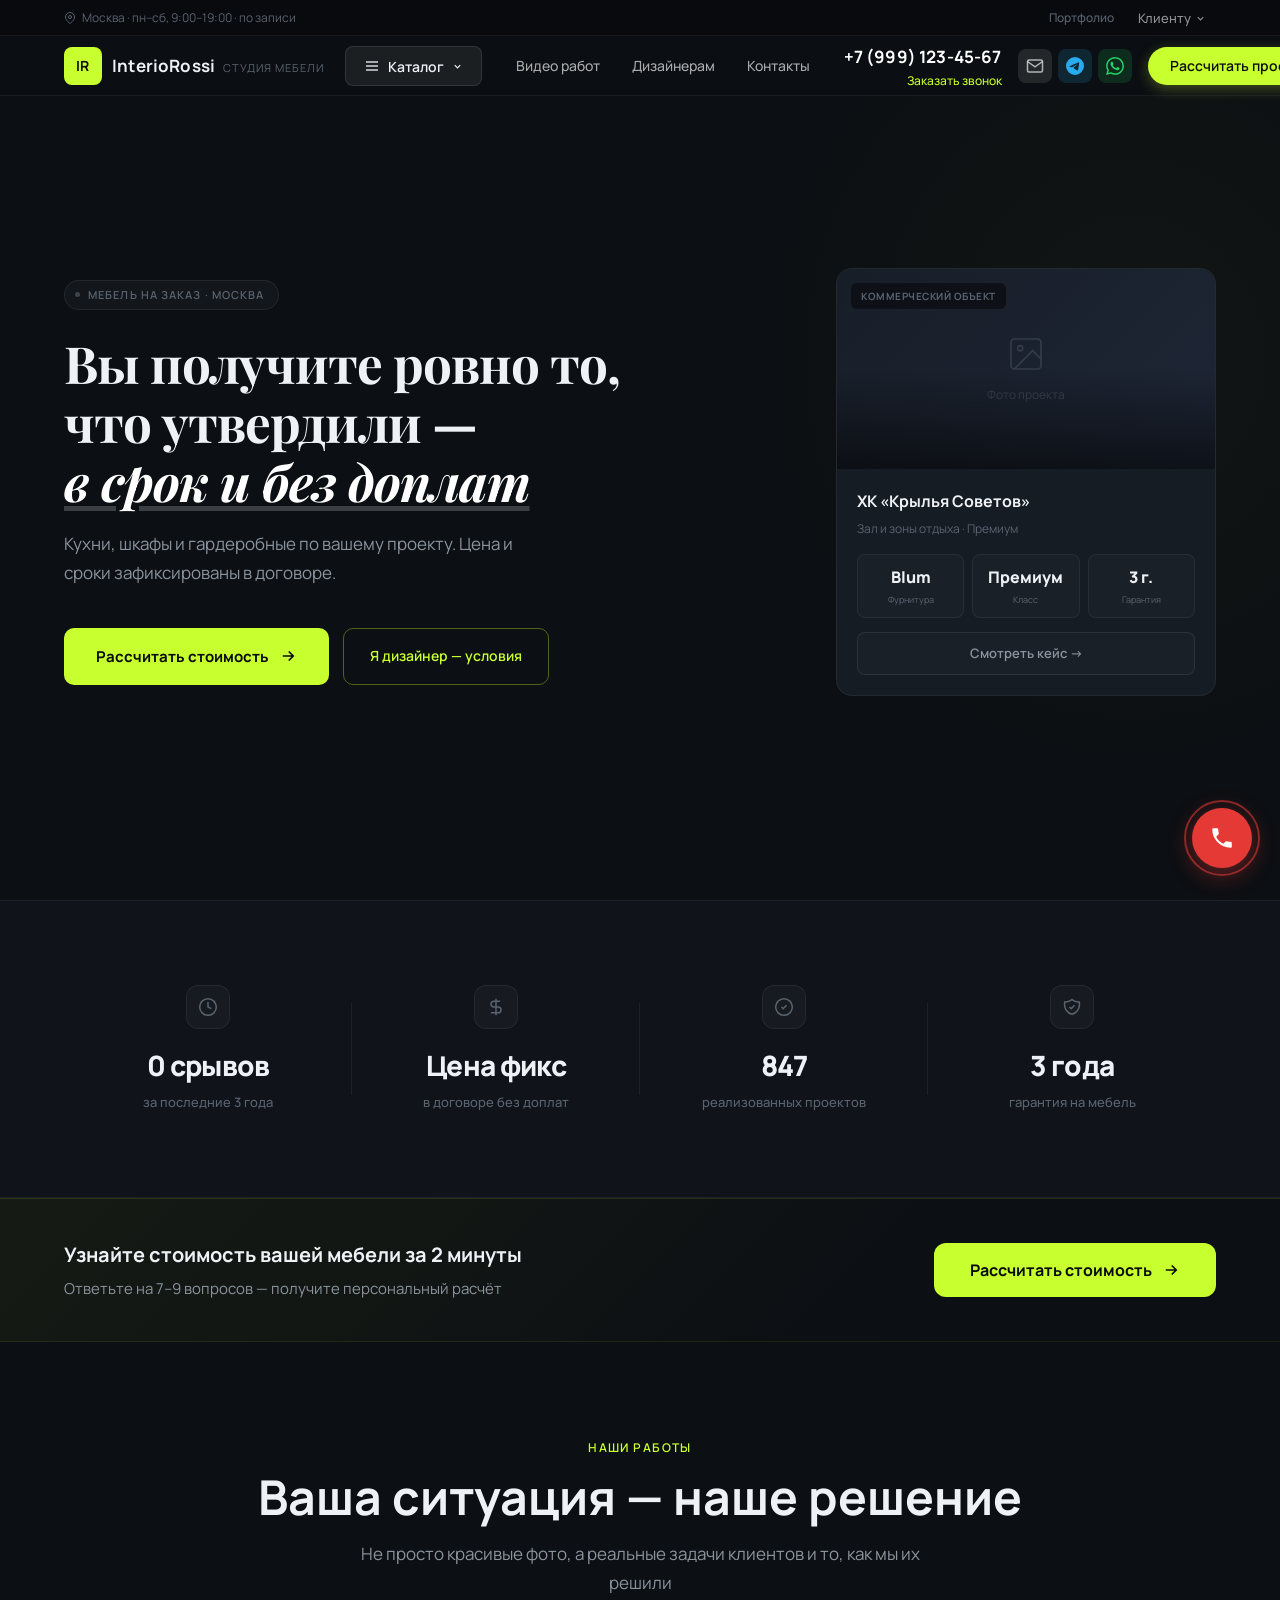
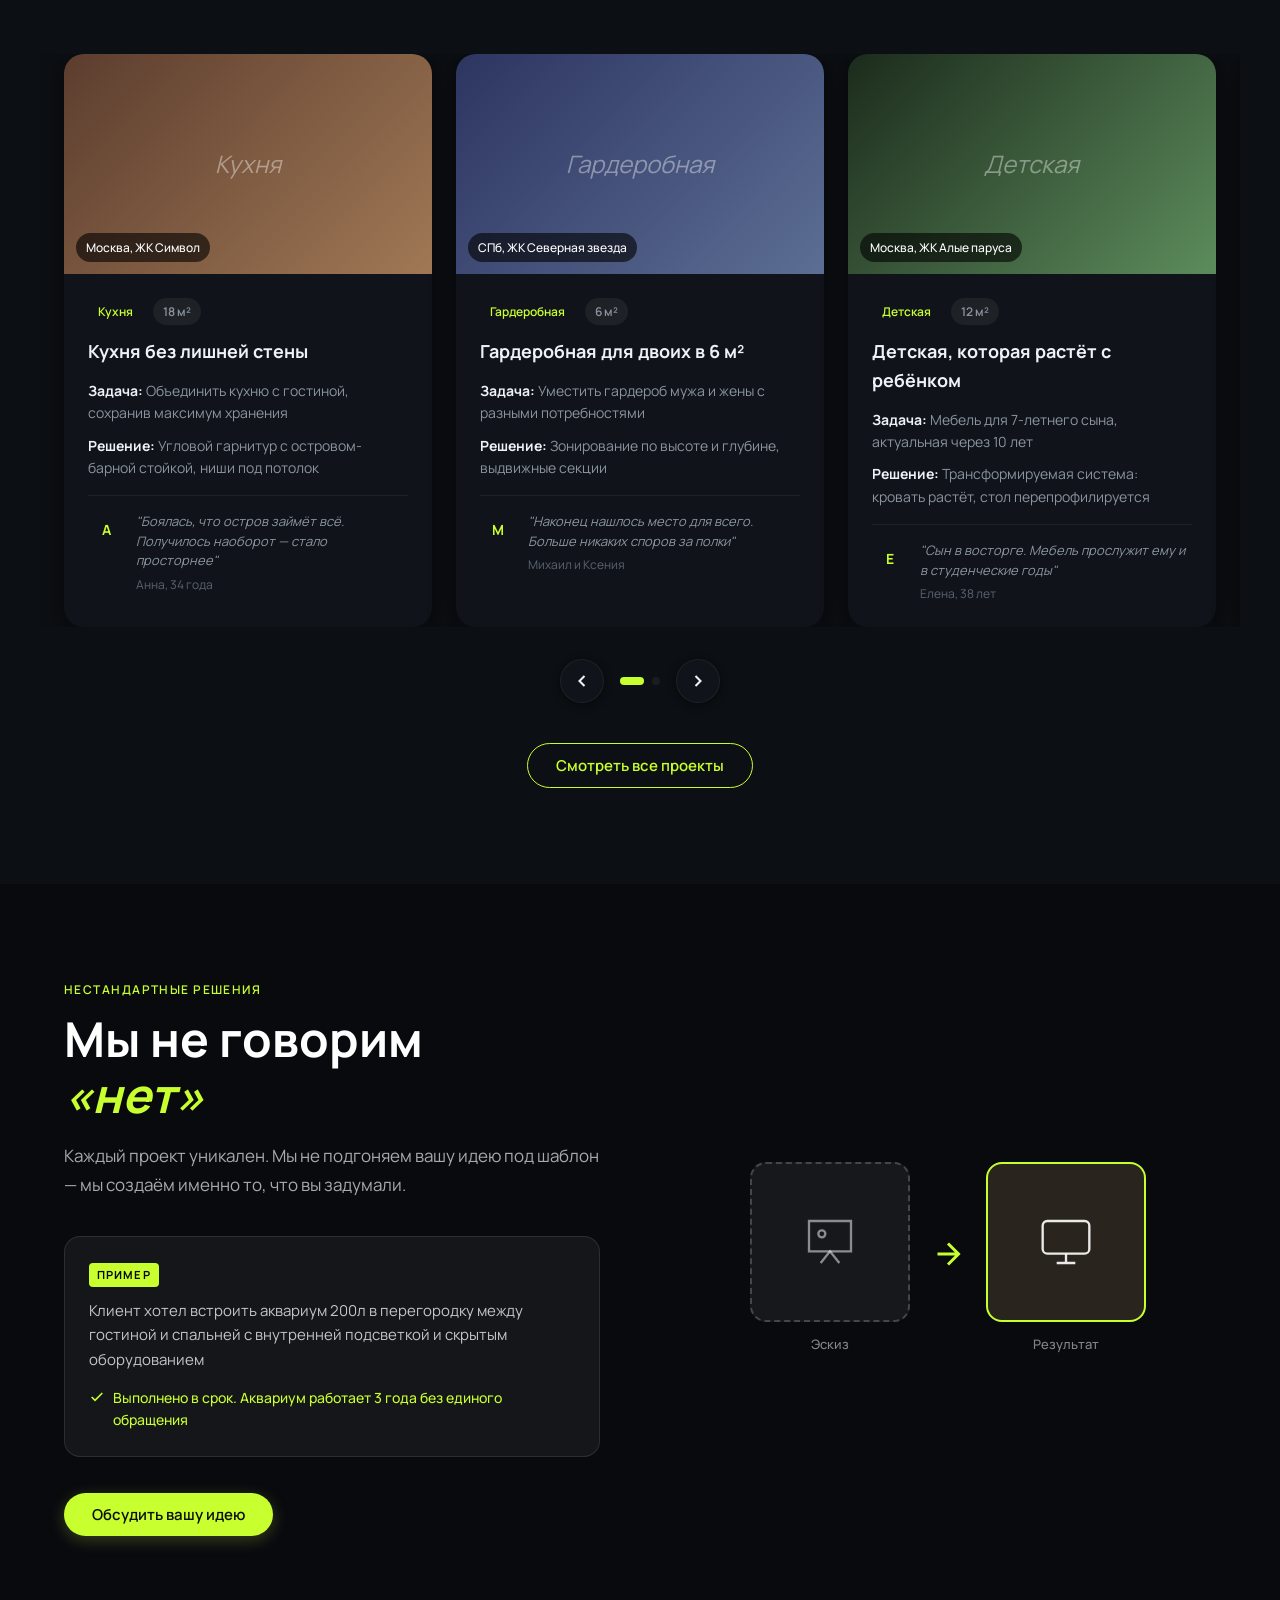
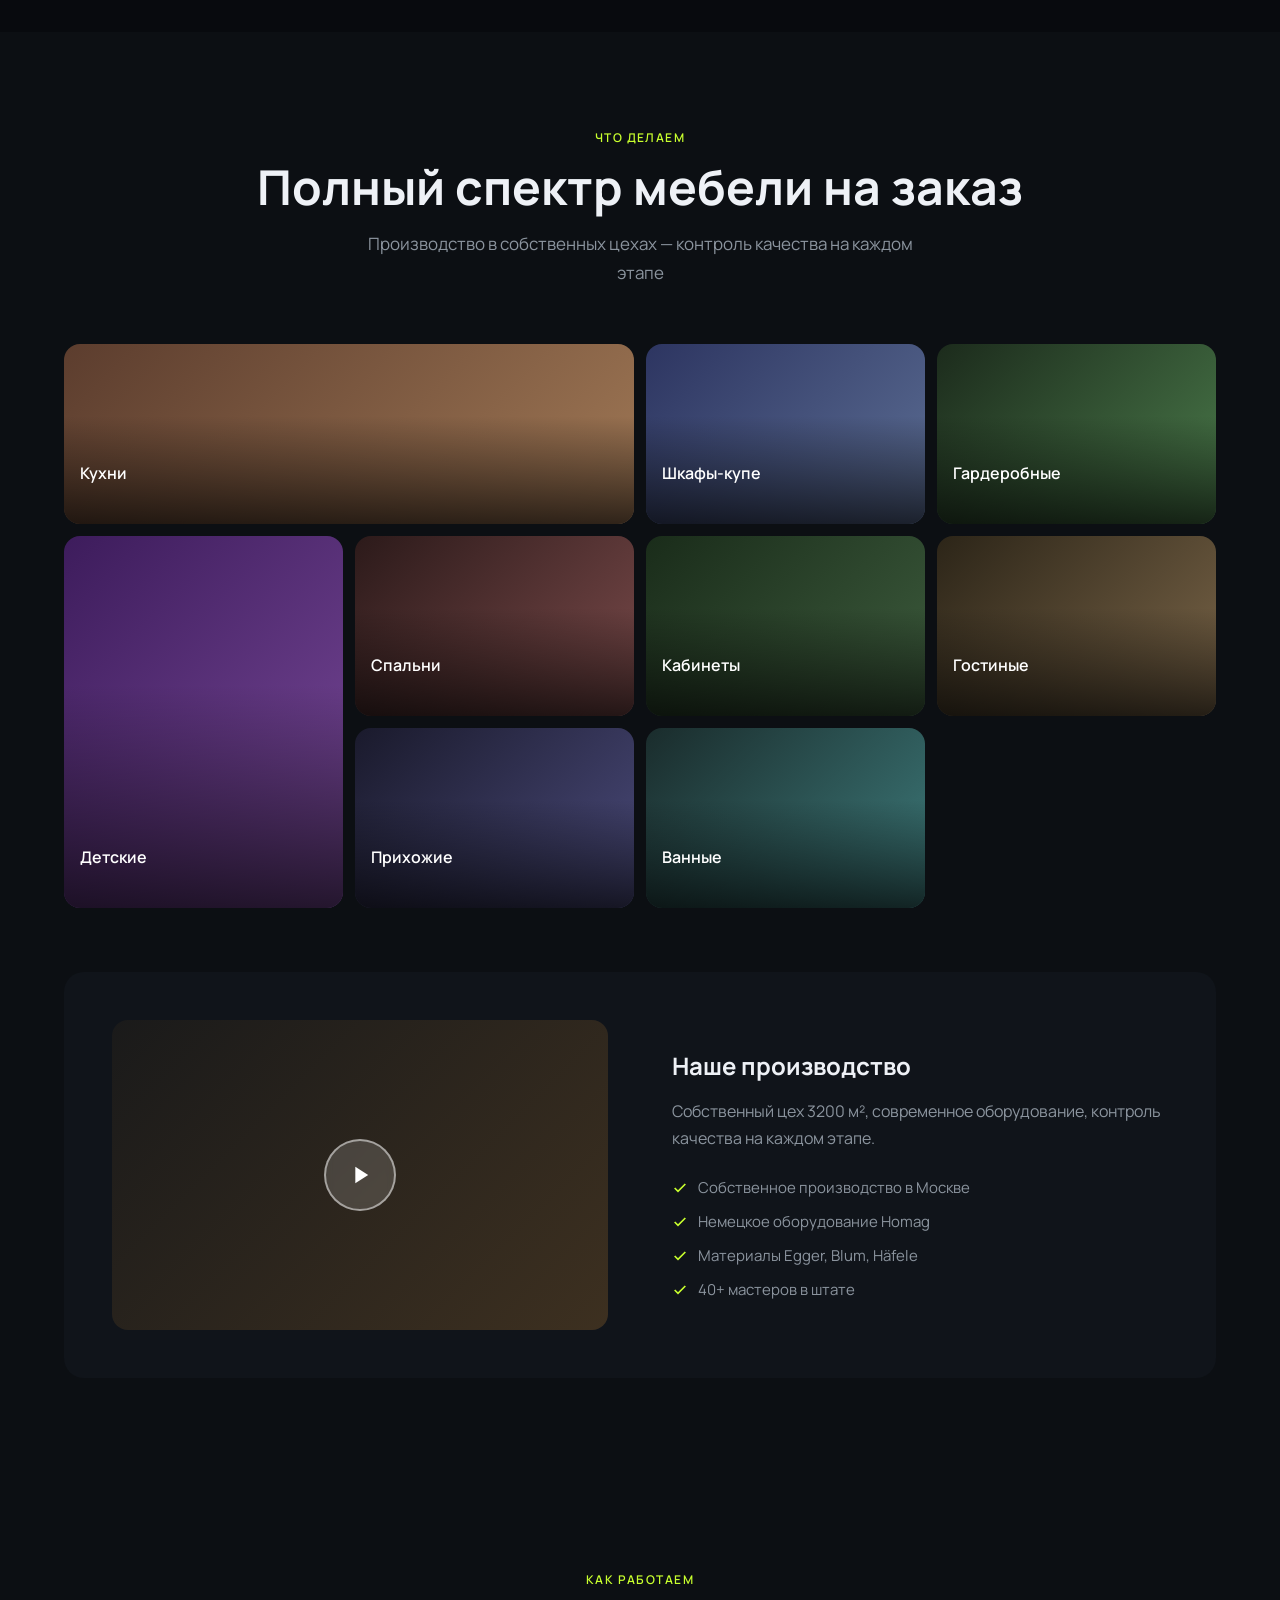
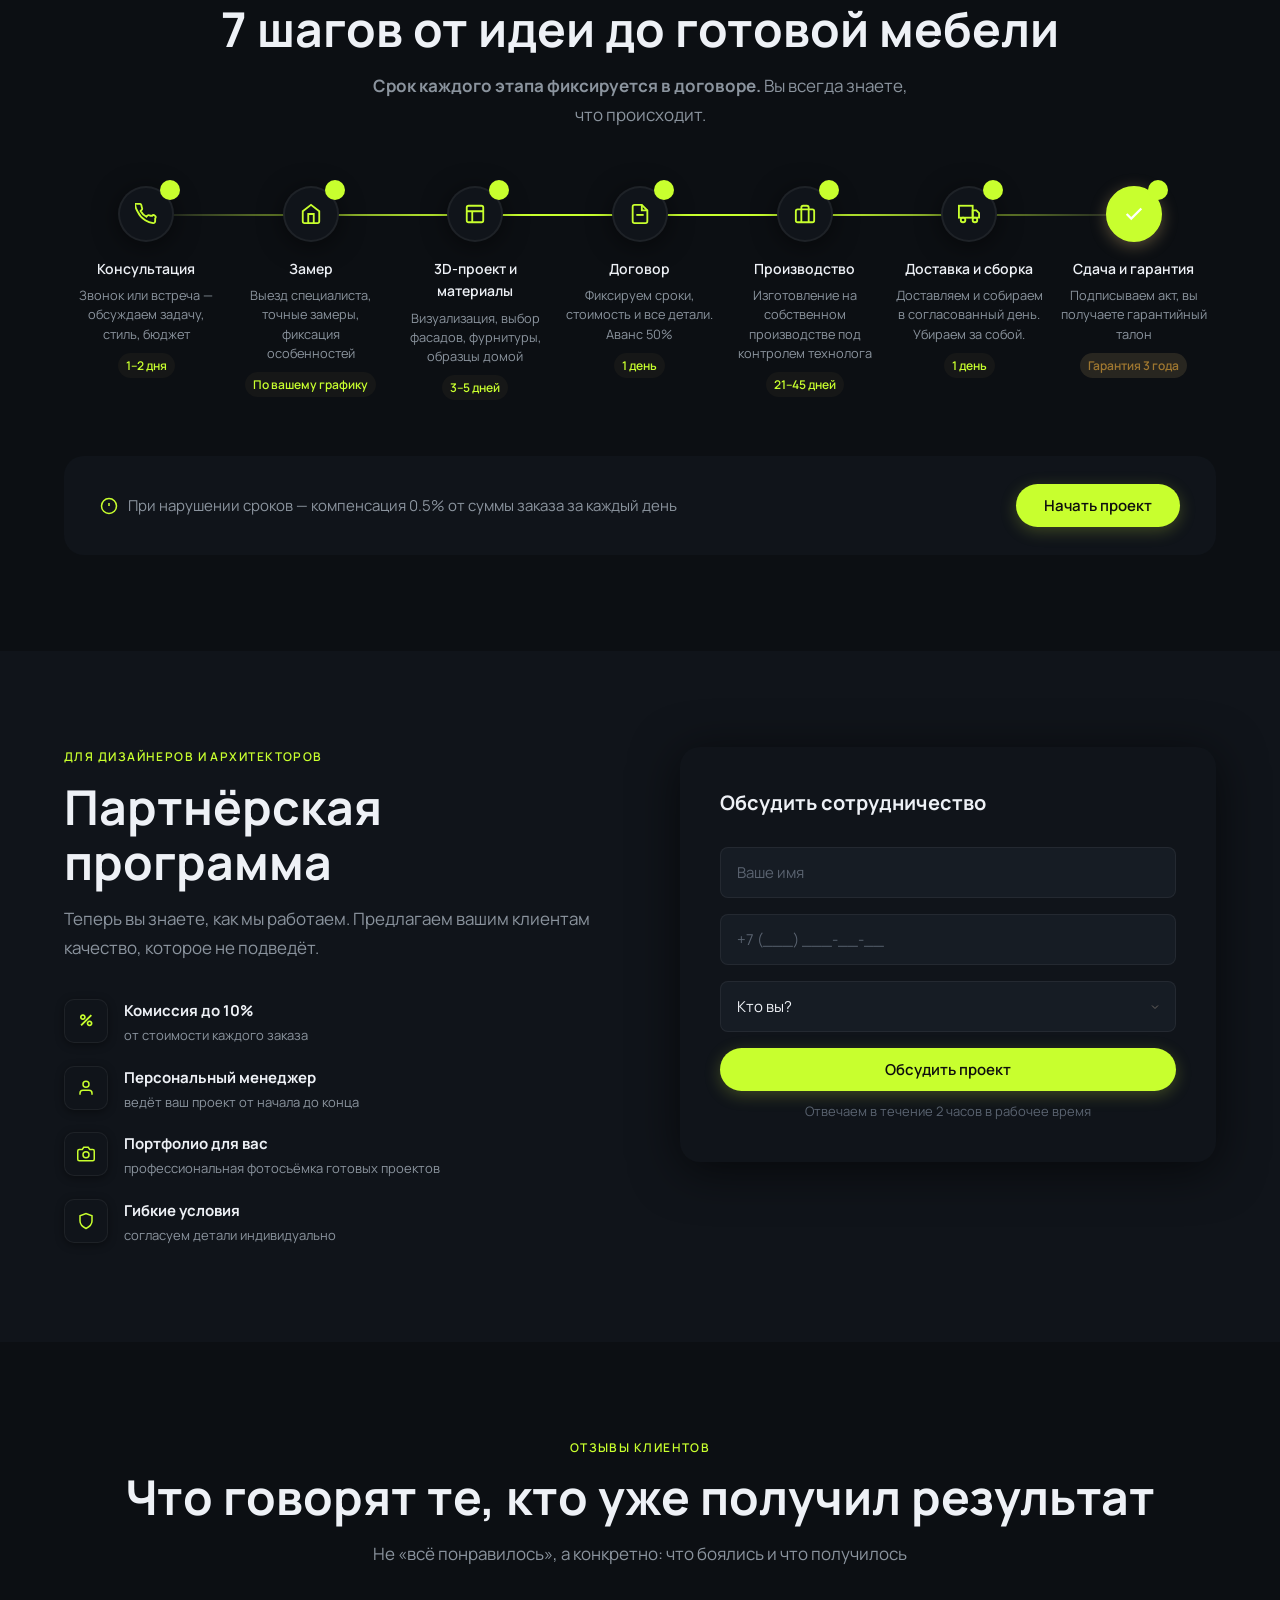
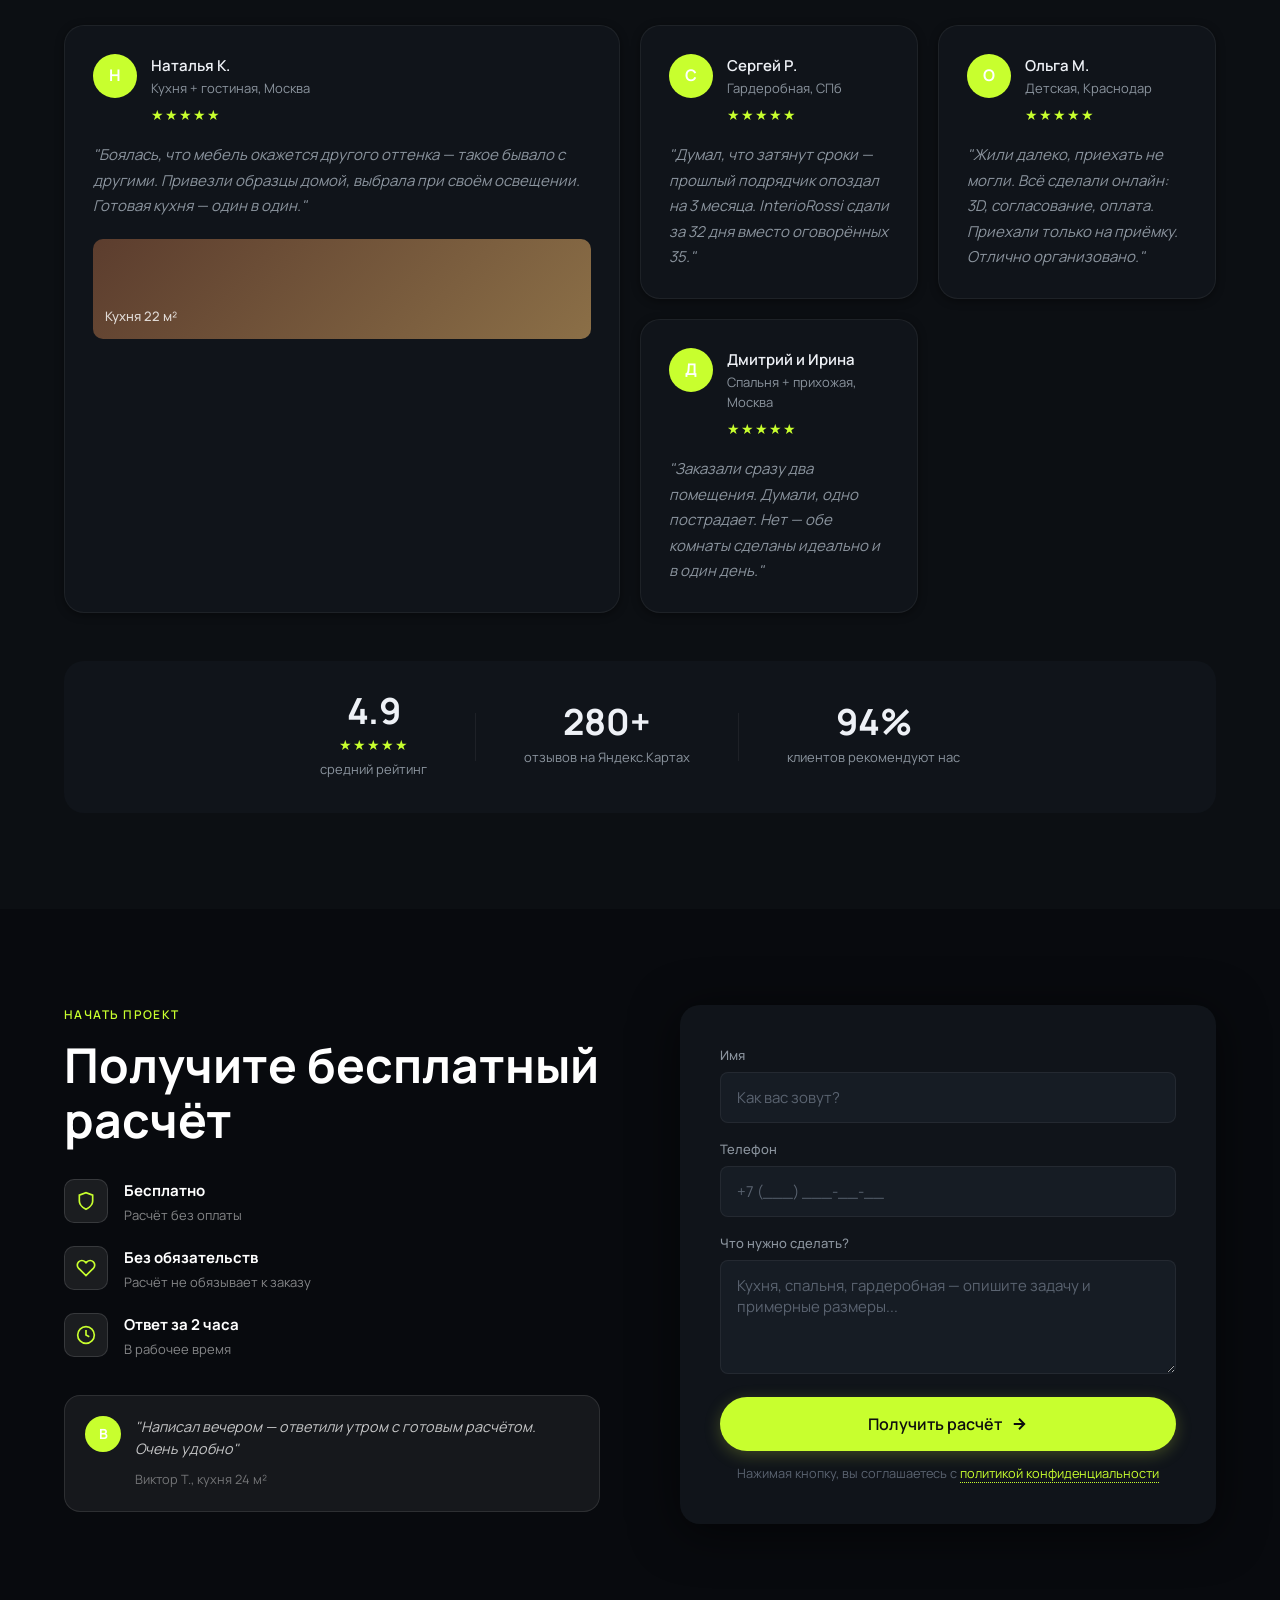
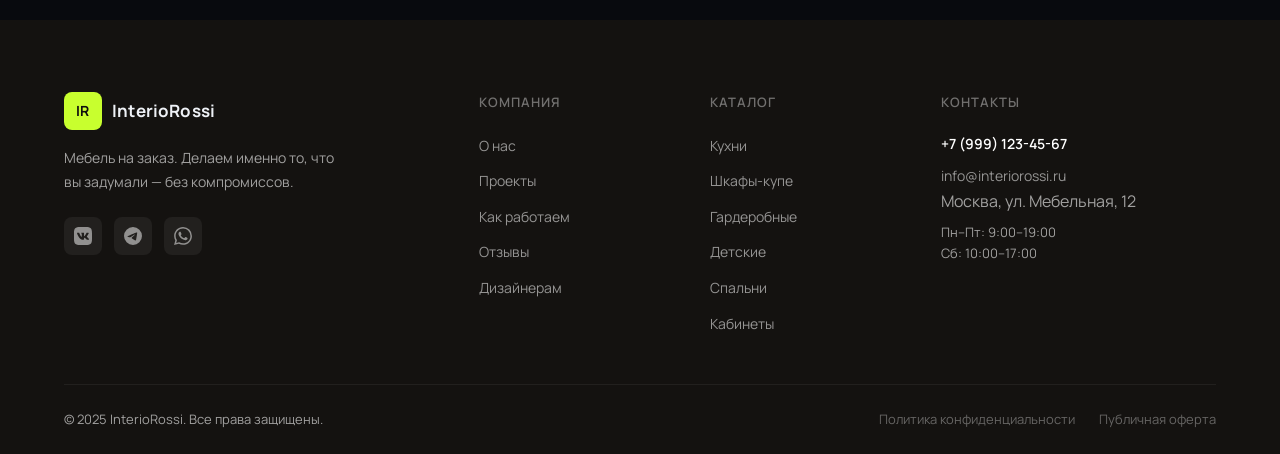
==== Index.html @ 783f9fa0 "InterioRossi v5 with quiz calculator" ====
<!DOCTYPE html>
<html lang="ru">
<head>
  <meta charset="UTF-8">
  <meta name="viewport" content="width=device-width, initial-scale=1.0">
  <meta name="description" content="InterioRossi — мебель на заказ в Москве. 12 лет опыта, 847 проектов, гарантия 3 года.">
  <title>InterioRossi — Мебель на заказ</title>
  <link rel="preconnect" href="https://fonts.googleapis.com">
  <link rel="preconnect" href="https://fonts.gstatic.com" crossorigin>
  <link href="https://fonts.googleapis.com/css2?family=Manrope:wght@300;400;500;600;700&family=Playfair+Display:ital,wght@0,700;1,700&display=swap" rel="stylesheet">
  <link rel="stylesheet" href="css/style.css">
  <link rel="stylesheet" href="css/quiz.css">
</head>
<body>

  <!-- ═══════════════ HEADER ═══════════════ -->
  <header class="header" id="header">

    <!-- ── Top bar ── -->
    <div class="hdr-top">
      <div class="container">
        <div class="hdr-top-row">

          <div class="hdr-address">
            <svg width="12" height="12" viewBox="0 0 24 24" fill="none" stroke="currentColor" stroke-width="2"><path d="M21 10c0 7-9 13-9 13s-9-6-9-13a9 9 0 0118 0z"/><circle cx="12" cy="10" r="3"/></svg>
            <span>Москва · пн–сб, 9:00–19:00 · по записи</span>
          </div>

          <div class="hdr-top-right">
            <a href="pages/projects.html" class="hdr-tlink">Портфолио</a>

            <div class="hdr-client" id="hdrClient">
              <button class="hdr-tlink hdr-client-btn" id="hdrClientBtn" aria-expanded="false">
                Клиенту
                <svg width="11" height="11" viewBox="0 0 24 24" fill="none" stroke="currentColor" stroke-width="2.5"><path d="M6 9l6 6 6-6"/></svg>
              </button>
              <div class="hdr-client-menu" id="hdrClientMenu" role="menu">
                <a href="#process" role="menuitem">Как сделать заказ</a>
                <a href="#" role="menuitem">Доставка и сборка</a>
                <a href="#" role="menuitem">Гарантия 3 года</a>
                <a href="#reviews" role="menuitem">Отзывы</a>
                <a href="#" role="menuitem">Рассрочка 0%</a>
              </div>
            </div>
          </div>

        </div>
      </div>
    </div>

    <!-- ── Main row ── -->
    <div class="hdr-main">
      <div class="container">
        <div class="hdr-main-row">

          <!-- Logo -->
          <a href="/" class="logo">
            <span class="logo-icon">IR</span>
            <div class="logo-texts">
              <span class="logo-name">InterioRossi</span>
              <span class="logo-sub">Студия мебели</span>
            </div>
          </a>

          <!-- Catalog mega-menu -->
          <div class="catalog-wrap" id="catalogWrap">
            <button class="catalog-btn" id="catalogBtn" aria-expanded="false" aria-haspopup="true">
              <svg width="16" height="16" viewBox="0 0 24 24" fill="none" stroke="currentColor" stroke-width="2"><line x1="3" y1="6" x2="21" y2="6"/><line x1="3" y1="12" x2="21" y2="12"/><line x1="3" y1="18" x2="21" y2="18"/></svg>
              Каталог
              <svg class="cat-chevron" width="11" height="11" viewBox="0 0 24 24" fill="none" stroke="currentColor" stroke-width="2.5"><path d="M6 9l6 6 6-6"/></svg>
            </button>
          </div>

          <!-- Mega-menu overlay + panel (outside catalog-wrap for fixed positioning) -->
          <div class="catalog-overlay" id="catalogOverlay"></div>
          <div class="catalog-mega" id="catalogMega" role="region" aria-label="Каталог мебели">
            <div class="mega-grid-inner">

              <!-- Column 1: Каталог мебели -->
              <div class="mega-col">
                <div class="mega-col-title">Каталог мебели</div>
                <ul>
                  <li><a href="#"><span class="mega-cat-icon">🍳</span>Кухни</a></li>
                  <li><a href="#"><span class="mega-cat-icon">🚪</span>Шкафы-купе</a></li>
                  <li><a href="#"><span class="mega-cat-icon">👔</span>Гардеробные</a></li>
                  <li><a href="#"><span class="mega-cat-icon">📚</span>Стеллажи и полки</a></li>
                  <li><a href="#"><span class="mega-cat-icon">🛋</span>Мебель для гостиной</a></li>
                  <li><a href="#categories" class="mega-all">Весь каталог →</a></li>
                </ul>
              </div>

              <!-- Column 2: Разделы сайта -->
              <div>
                <div class="mega-col-title">Разделы</div>
                <div class="mega-pages">
                  <a href="#partners" class="mega-page-link">
                    <div class="mega-page-title">Дизайнерам</div>
                    <div class="mega-page-desc">Условия партнёрства, NDA, процент от заказа</div>
                  </a>
                  <a href="pages/about.html" class="mega-page-link">
                    <div class="mega-page-title">О компании</div>
                    <div class="mega-page-desc">12 лет на рынке, 847 проектов, команда</div>
                  </a>
                  <a href="pages/projects.html" class="mega-page-link">
                    <div class="mega-page-title">Проекты</div>
                    <div class="mega-page-desc">Кейсы кухонь, шкафов, коммерческих объектов</div>
                  </a>
                  <a href="#process" class="mega-page-link">
                    <div class="mega-page-title">Процесс работы</div>
                    <div class="mega-page-desc">От замера до монтажа за 5 этапов</div>
                  </a>
                  <a href="#" class="mega-page-link">
                    <div class="mega-page-title">Гарантии</div>
                    <div class="mega-page-desc">3 года, фиксированная цена, контроль качества</div>
                  </a>
                  <a href="pages/contacts.html" class="mega-page-link">
                    <div class="mega-page-title">Контакты</div>
                    <div class="mega-page-desc">Адрес, телефон, мессенджеры, форма связи</div>
                  </a>
                </div>
              </div>

              <!-- Column 3: Quick contact -->
              <div>
                <div class="mega-quick">
                  <div class="mega-quick-title">Свяжитесь с нами</div>
                  <a href="tel:+79991234567" class="mega-quick-phone">+7 (999) 123-45-67</a>
                  <div class="mega-quick-hours">пн–сб, 9:00–19:00</div>
                  <button class="mega-quick-cta" data-quiz-open>Рассчитать проект</button>
                  <div class="mega-quick-msgs">
                    <a href="#">Telegram</a>
                    <a href="#">WhatsApp</a>
                  </div>
                </div>
              </div>

            </div>
          </div>

          <!-- Nav links -->
          <nav class="hdr-nav">
            <a href="#projects" class="hdr-nav-link">Видео работ</a>
            <a href="#partners" class="hdr-nav-link">Дизайнерам</a>
            <a href="pages/contacts.html" class="hdr-nav-link">Контакты</a>
          </nav>

          <!-- Phone + messengers + CTA -->
          <div class="hdr-contact">
            <div class="hdr-phone-block">
              <a href="tel:+79991234567" class="hdr-phone">+7 (999) 123-45-67</a>
              <button class="hdr-callback" id="hdrCallback">Заказать звонок</button>
            </div>
            <div class="hdr-msgs">
              <a href="mailto:info@interiorossi.ru" class="hdr-msg email" aria-label="Email">
                <svg width="18" height="18" viewBox="0 0 24 24" fill="none" stroke="currentColor" stroke-width="2"><path d="M4 4h16c1.1 0 2 .9 2 2v12c0 1.1-.9 2-2 2H4c-1.1 0-2-.9-2-2V6c0-1.1.9-2 2-2z"/><polyline points="22,6 12,13 2,6"/></svg>
              </a>
              <a href="#" class="hdr-msg tg" aria-label="Telegram">
                <svg width="18" height="18" viewBox="0 0 24 24" fill="currentColor"><path d="M11.944 0A12 12 0 000 12a12 12 0 0012 12 12 12 0 0012-12A12 12 0 0012 0a12 12 0 00-.056 0zm4.962 7.224c.1-.002.321.023.465.14a.506.506 0 01.171.325c.016.093.036.306.02.472-.18 1.898-.962 6.502-1.36 8.627-.168.9-.499 1.201-.82 1.23-.696.065-1.225-.46-1.9-.902-1.056-.693-1.653-1.124-2.678-1.8-1.185-.78-.417-1.21.258-1.91.177-.184 3.247-2.977 3.307-3.23.007-.032.014-.15-.056-.212s-.174-.041-.249-.024c-.106.024-1.793 1.14-5.061 3.345-.48.33-.913.49-1.302.48-.428-.008-1.252-.241-1.865-.44-.752-.245-1.349-.374-1.297-.789.027-.216.325-.437.893-.663 3.498-1.524 5.83-2.529 6.998-3.014 3.332-1.386 4.025-1.627 4.476-1.635z"/></svg>
              </a>
              <a href="#" class="hdr-msg wa" aria-label="WhatsApp">
                <svg width="18" height="18" viewBox="0 0 24 24" fill="currentColor"><path d="M17.472 14.382c-.297-.149-1.758-.867-2.03-.967-.273-.099-.471-.148-.67.15-.197.297-.767.966-.94 1.164-.173.199-.347.223-.644.075-.297-.15-1.255-.463-2.39-1.475-.883-.788-1.48-1.761-1.653-2.059-.173-.297-.018-.458.13-.606.134-.133.298-.347.446-.52.149-.174.198-.298.298-.497.099-.198.05-.371-.025-.52-.075-.149-.669-1.612-.916-2.207-.242-.579-.487-.5-.669-.51-.173-.008-.371-.01-.57-.01-.198 0-.52.074-.792.372-.272.297-1.04 1.016-1.04 2.479 0 1.462 1.065 2.875 1.213 3.074.149.198 2.096 3.2 5.077 4.487.709.306 1.262.489 1.694.625.712.227 1.36.195 1.871.118.571-.085 1.758-.719 2.006-1.413.248-.694.248-1.289.173-1.413-.074-.124-.272-.198-.57-.347m-5.421 7.403h-.004a9.87 9.87 0 01-5.031-1.378l-.361-.214-3.741.982.998-3.648-.235-.374a9.86 9.86 0 01-1.51-5.26c.001-5.45 4.436-9.884 9.888-9.884 2.64 0 5.122 1.03 6.988 2.898a9.825 9.825 0 012.893 6.994c-.003 5.45-4.437 9.884-9.885 9.884m8.413-18.297A11.815 11.815 0 0012.05 0C5.495 0 .16 5.335.157 11.892c0 2.096.547 4.142 1.588 5.945L.057 24l6.305-1.654a11.882 11.882 0 005.683 1.448h.005c6.554 0 11.89-5.335 11.893-11.893a11.821 11.821 0 00-3.48-8.413z"/></svg>
              </a>
            </div>
            <button class="btn btn-cta" data-quiz-open>Рассчитать проект</button>
          </div>

          <button class="burger" id="burger" aria-label="Открыть меню">
            <span></span><span></span><span></span>
          </button>

        </div>
      </div>
    </div>

    <!-- ── Mobile menu ── -->
    <div class="mobile-menu" id="mobileMenu">
      <div class="mob-search">
        <svg width="16" height="16" viewBox="0 0 24 24" fill="none" stroke="currentColor" stroke-width="2"><circle cx="11" cy="11" r="8"/><path d="M21 21l-4.35-4.35"/></svg>
        <input type="text" placeholder="Поиск мебели...">
      </div>
      <ul>
        <li class="mob-catalog-toggle">
          <button id="mobCatalogToggle">
            Каталог
            <svg width="12" height="12" viewBox="0 0 24 24" fill="none" stroke="currentColor" stroke-width="2.5"><path d="M6 9l6 6 6-6"/></svg>
          </button>
          <ul class="mob-catalog-list" id="mobCatalogList">
            <li><a href="#">Шкафы-купе</a></li>
            <li><a href="#">Гардеробные</a></li>
            <li><a href="#">Кухни</a></li>
            <li><a href="#">Детские</a></li>
            <li><a href="#">Спальни</a></li>
            <li><a href="#categories">Весь каталог →</a></li>
          </ul>
        </li>
        <li><a href="#projects" class="nav-link">Видео работ</a></li>
        <li><a href="#process" class="nav-link">Как работаем</a></li>
        <li><a href="#reviews" class="nav-link">Отзывы</a></li>
        <li><a href="#partners" class="nav-link">Дизайнерам</a></li>
        <li><a href="pages/contacts.html" class="nav-link">Контакты</a></li>
      </ul>
      <div class="mobile-menu-footer">
        <a href="tel:+79991234567" class="hdr-phone">+7 (999) 123-45-67</a>
        <button class="btn btn-cta btn-full" data-quiz-open>Рассчитать проект</button>
      </div>
    </div>

  </header>

  <main>

    <!-- ═══════════════ S1: HERO ═══════════════ -->
    <section class="hero" id="hero">
      <div class="container">
        <div class="hero-grid">

          <!-- Left: text -->
          <div>
            <div class="hero-eyebrow">Мебель на заказ · Москва</div>
            <h1 class="hero-headline">
              Вы получите ровно то,<br>
              что утвердили —<br>
              <em>в срок и без доплат</em>
            </h1>
            <p class="hero-sub">
              Кухни, шкафы и&nbsp;гардеробные по&nbsp;вашему проекту.
              Цена и сроки зафиксированы в&nbsp;договоре.
            </p>
            <div class="hero-ctas">
              <button class="btn-hero-primary" data-quiz-open>
                Рассчитать стоимость
                <svg width="18" height="18" fill="none" stroke="currentColor" stroke-width="2.2" viewBox="0 0 24 24"><path d="M5 12h14m-6-6 6 6-6 6"/></svg>
              </button>
              <a href="#partners" class="btn-hero-designer">
                Я дизайнер — условия
              </a>
            </div>
          </div>

          <!-- Right: project card -->
          <div>
            <div class="hero-card">
              <div class="hero-card-img">
                <div class="hero-card-badge">Коммерческий объект</div>
                <div class="hero-card-ph">
                  <svg width="40" height="40" stroke="currentColor" stroke-width="1" fill="none" viewBox="0 0 24 24"><rect x="3" y="3" width="18" height="18" rx="2"/><circle cx="8.5" cy="8.5" r="1.5"/><path d="m21 15-5-5L5 21"/></svg>
                  <div style="margin-top:6px;font-size:.75rem">Фото проекта</div>
                </div>
              </div>
              <div class="hero-card-body">
                <div class="hero-card-title">ХК «Крылья Советов»</div>
                <div class="hero-card-meta">Зал и зоны отдыха · Премиум</div>
                <div class="hero-card-stats">
                  <div class="hero-card-stat">
                    <div class="hero-card-stat-val">Blum</div>
                    <div class="hero-card-stat-lbl">Фурнитура</div>
                  </div>
                  <div class="hero-card-stat">
                    <div class="hero-card-stat-val">Премиум</div>
                    <div class="hero-card-stat-lbl">Класс</div>
                  </div>
                  <div class="hero-card-stat">
                    <div class="hero-card-stat-val">3 г.</div>
                    <div class="hero-card-stat-lbl">Гарантия</div>
                  </div>
                </div>
                <a href="pages/projects.html" class="hero-card-link">Смотреть кейс →</a>
              </div>
            </div>
          </div>

        </div>
      </div>
    </section>

    <!-- ═══════════════ TRUST ═══════════════ -->
    <section class="trust-section">
      <div class="container">
        <div class="trust-grid">
          <div class="trust-item">
            <div class="trust-icon">
              <svg viewBox="0 0 24 24"><circle cx="12" cy="12" r="10"/><path d="M12 6v6l4 2"/></svg>
            </div>
            <div class="trust-num">0 срывов</div>
            <div class="trust-label">за последние 3 года</div>
          </div>
          <div class="trust-item">
            <div class="trust-icon">
              <svg viewBox="0 0 24 24"><path d="M12 2v20M17 5H9.5a3.5 3.5 0 1 0 0 7h5a3.5 3.5 0 1 1 0 7H6"/></svg>
            </div>
            <div class="trust-num">Цена фикс</div>
            <div class="trust-label">в договоре без доплат</div>
          </div>
          <div class="trust-item">
            <div class="trust-icon">
              <svg viewBox="0 0 24 24"><path d="M9 12l2 2 4-4"/><circle cx="12" cy="12" r="10"/></svg>
            </div>
            <div class="trust-num">847</div>
            <div class="trust-label">реализованных проектов</div>
          </div>
          <div class="trust-item">
            <div class="trust-icon">
              <svg viewBox="0 0 24 24"><path d="M9 12l2 2 4-4m5.618-4.016A11.955 11.955 0 0112 2.944a11.955 11.955 0 01-8.618 3.04A12.02 12.02 0 003 9c0 5.591 3.824 10.29 9 11.622 5.176-1.332 9-6.03 9-11.622 0-1.042-.133-2.052-.382-3.016z"/></svg>
            </div>
            <div class="trust-num">3 года</div>
            <div class="trust-label">гарантия на мебель</div>
          </div>
        </div>
      </div>
    </section>

    <!-- ═══════════════ QUIZ CTA STRIP ═══════════════ -->
    <section class="quiz-cta-strip">
      <div class="container">
        <div class="quiz-cta-strip-inner">
          <div class="quiz-cta-strip-text">
            <div class="quiz-cta-strip-title">Узнайте стоимость вашей мебели за 2 минуты</div>
            <div class="quiz-cta-strip-sub">Ответьте на 7–9 вопросов — получите персональный расчёт</div>
          </div>
          <button class="quiz-cta-strip-btn" data-quiz-open>
            Рассчитать стоимость
            <svg width="18" height="18" fill="none" stroke="currentColor" stroke-width="2.2" viewBox="0 0 24 24"><path d="M5 12h14m-6-6 6 6-6 6"/></svg>
          </button>
        </div>
      </div>
    </section>

    <!-- ═══════════════ S2: КЕЙСЫ КАРУСЕЛЬ ═══════════════ -->
    <section class="cases section" id="projects">
      <div class="container">
        <div class="section-header">
          <p class="section-eyebrow">Наши работы</p>
          <h2 class="section-title">Ваша ситуация — наше решение</h2>
          <p class="section-desc">Не просто красивые фото, а реальные задачи клиентов и то, как мы их решили</p>
        </div>
        <div class="carousel-wrapper">
          <div class="cases-carousel" id="casesCarousel">

            <div class="case-card">
              <div class="case-image">
                <div class="case-img-ph" style="--c1:#5C3D2E;--c2:#A07855"><span>Кухня</span></div>
                <div class="case-badge">Москва, ЖК Символ</div>
              </div>
              <div class="case-content">
                <div class="case-meta"><span class="case-type">Кухня</span><span class="case-area">18 м²</span></div>
                <h3>Кухня без лишней стены</h3>
                <div class="case-task"><strong>Задача:</strong> Объединить кухню с гостиной, сохранив максимум хранения</div>
                <div class="case-solution"><strong>Решение:</strong> Угловой гарнитур с островом-барной стойкой, ниши под потолок</div>
                <div class="case-review">
                  <div class="ava-ph">А</div>
                  <div class="review-text"><p>"Боялась, что остров займёт всё. Получилось наоборот — стало просторнее"</p><span>Анна, 34 года</span></div>
                </div>
              </div>
            </div>

            <div class="case-card">
              <div class="case-image">
                <div class="case-img-ph" style="--c1:#2D3561;--c2:#5C6E94"><span>Гардеробная</span></div>
                <div class="case-badge">СПб, ЖК Северная звезда</div>
              </div>
              <div class="case-content">
                <div class="case-meta"><span class="case-type">Гардеробная</span><span class="case-area">6 м²</span></div>
                <h3>Гардеробная для двоих в 6 м²</h3>
                <div class="case-task"><strong>Задача:</strong> Уместить гардероб мужа и жены с разными потребностями</div>
                <div class="case-solution"><strong>Решение:</strong> Зонирование по высоте и глубине, выдвижные секции</div>
                <div class="case-review">
                  <div class="ava-ph">М</div>
                  <div class="review-text"><p>"Наконец нашлось место для всего. Больше никаких споров за полки"</p><span>Михаил и Ксения</span></div>
                </div>
              </div>
            </div>

            <div class="case-card">
              <div class="case-image">
                <div class="case-img-ph" style="--c1:#1C2B1C;--c2:#5C8C5C"><span>Детская</span></div>
                <div class="case-badge">Москва, ЖК Алые паруса</div>
              </div>
              <div class="case-content">
                <div class="case-meta"><span class="case-type">Детская</span><span class="case-area">12 м²</span></div>
                <h3>Детская, которая растёт с ребёнком</h3>
                <div class="case-task"><strong>Задача:</strong> Мебель для 7-летнего сына, актуальная через 10 лет</div>
                <div class="case-solution"><strong>Решение:</strong> Трансформируемая система: кровать растёт, стол перепрофилируется</div>
                <div class="case-review">
                  <div class="ava-ph">Е</div>
                  <div class="review-text"><p>"Сын в восторге. Мебель прослужит ему и в студенческие годы"</p><span>Елена, 38 лет</span></div>
                </div>
              </div>
            </div>

            <div class="case-card">
              <div class="case-image">
                <div class="case-img-ph" style="--c1:#2C2218;--c2:#7A6548"><span>Кабинет</span></div>
                <div class="case-badge">Москва, ЖК Headliner</div>
              </div>
              <div class="case-content">
                <div class="case-meta"><span class="case-type">Кабинет</span><span class="case-area">16 м²</span></div>
                <h3>Домашний кабинет как офис мечты</h3>
                <div class="case-task"><strong>Задача:</strong> Профессиональная обстановка дома с системой хранения</div>
                <div class="case-solution"><strong>Решение:</strong> Встроенные шкафы от пола до потолка, L-образный стол</div>
                <div class="case-review">
                  <div class="ava-ph">А</div>
                  <div class="review-text"><p>"Работаю дома 5 лет — наконец есть настоящий кабинет, не уголок с ноутбуком"</p><span>Андрей, 42 года</span></div>
                </div>
              </div>
            </div>

          </div>
        </div>
        <div class="carousel-controls">
          <button class="carousel-btn" id="casesPrev" aria-label="Предыдущий">
            <svg width="20" height="20" viewBox="0 0 24 24" fill="none" stroke="currentColor" stroke-width="2.5"><path d="M15 18l-6-6 6-6"/></svg>
          </button>
          <div class="carousel-dots" id="casesDots"></div>
          <button class="carousel-btn" id="casesNext" aria-label="Следующий">
            <svg width="20" height="20" viewBox="0 0 24 24" fill="none" stroke="currentColor" stroke-width="2.5"><path d="M9 18l6-6-6-6"/></svg>
          </button>
        </div>
        <div class="section-cta">
          <a href="pages/projects.html" class="btn btn-outline">Смотреть все проекты</a>
        </div>
      </div>
    </section>

    <!-- ═══════════════ S3: МЫ НЕ ГОВОРИМ НЕТ ═══════════════ -->
    <section class="no-limits section section-dark" id="noLimits">
      <div class="container">
        <div class="no-limits-grid">
          <div class="nl-text">
            <p class="section-eyebrow light">Нестандартные решения</p>
            <h2 class="section-title light">Мы не говорим<br><em>«нет»</em></h2>
            <p class="section-desc light">Каждый проект уникален. Мы не подгоняем вашу идею под шаблон — мы создаём именно то, что вы задумали.</p>
            <div class="nl-example">
              <span class="nl-tag">Пример</span>
              <p>Клиент хотел встроить аквариум 200л в перегородку между гостиной и спальней с внутренней подсветкой и скрытым оборудованием</p>
              <div class="nl-result">
                <svg width="16" height="16" viewBox="0 0 24 24" fill="none" stroke="currentColor" stroke-width="2.5"><path d="M20 6L9 17l-5-5"/></svg>
                Выполнено в срок. Аквариум работает 3 года без единого обращения
              </div>
            </div>
            <a href="#contact" class="btn btn-primary">Обсудить вашу идею</a>
          </div>
          <div class="nl-visual">
            <div class="before-after">
              <div class="ba-item">
                <div class="ba-img ba-before">
                  <svg width="56" height="56" viewBox="0 0 24 24" fill="none" stroke="rgba(255,255,255,0.5)" stroke-width="1"><path d="M3 3h18v13H3z"/><path d="M8 21l4-5 4 5"/><circle cx="8.5" cy="8.5" r="1.5"/></svg>
                </div>
                <span>Эскиз</span>
              </div>
              <div class="ba-arrow">
                <svg width="36" height="36" viewBox="0 0 24 24" fill="none" stroke="currentColor" stroke-width="2"><path d="M5 12h14M12 5l7 7-7 7"/></svg>
              </div>
              <div class="ba-item">
                <div class="ba-img ba-after">
                  <svg width="56" height="56" viewBox="0 0 24 24" fill="none" stroke="rgba(255,255,255,0.9)" stroke-width="1"><rect x="2" y="3" width="20" height="14" rx="2"/><path d="M8 21h8M12 17v4"/></svg>
                </div>
                <span>Результат</span>
              </div>
            </div>
          </div>
        </div>
      </div>
    </section>

    <!-- ═══════════════ S4: КОМПЕТЕНЦИЯ ═══════════════ -->
    <section class="competence section" id="categories">
      <div class="container">
        <div class="section-header">
          <p class="section-eyebrow">Что делаем</p>
          <h2 class="section-title">Полный спектр мебели на заказ</h2>
          <p class="section-desc">Производство в собственных цехах — контроль качества на каждом этапе</p>
        </div>

        <div class="masonry-grid">
          <div class="mi span-2" data-cat="Кухни"><div class="mi-bg" style="--c1:#5C3D2E;--c2:#A07855"></div><div class="mi-ov"><h3>Кухни</h3><span>от 180 000 ₽</span></div></div>
          <div class="mi" data-cat="Шкафы-купе"><div class="mi-bg" style="--c1:#2D3561;--c2:#5C6E94"></div><div class="mi-ov"><h3>Шкафы-купе</h3><span>от 45 000 ₽</span></div></div>
          <div class="mi" data-cat="Гардеробные"><div class="mi-bg" style="--c1:#1C2B1C;--c2:#4A7A4A"></div><div class="mi-ov"><h3>Гардеробные</h3><span>от 90 000 ₽</span></div></div>
          <div class="mi row-2" data-cat="Детские"><div class="mi-bg" style="--c1:#3D1C5C;--c2:#7A4A9A"></div><div class="mi-ov"><h3>Детские</h3><span>от 120 000 ₽</span></div></div>
          <div class="mi" data-cat="Спальни"><div class="mi-bg" style="--c1:#2C1A1A;--c2:#7A4A4A"></div><div class="mi-ov"><h3>Спальни</h3><span>от 150 000 ₽</span></div></div>
          <div class="mi" data-cat="Кабинеты"><div class="mi-bg" style="--c1:#1A2C1A;--c2:#3D5C3D"></div><div class="mi-ov"><h3>Кабинеты</h3><span>от 100 000 ₽</span></div></div>
          <div class="mi" data-cat="Гостиные"><div class="mi-bg" style="--c1:#2C2518;--c2:#7A6548"></div><div class="mi-ov"><h3>Гостиные</h3><span>от 200 000 ₽</span></div></div>
          <div class="mi" data-cat="Прихожие"><div class="mi-bg" style="--c1:#1A1A2C;--c2:#4A4A7A"></div><div class="mi-ov"><h3>Прихожие</h3><span>от 60 000 ₽</span></div></div>
          <div class="mi" data-cat="Ванные"><div class="mi-bg" style="--c1:#1A2C2C;--c2:#3D7A7A"></div><div class="mi-ov"><h3>Ванные</h3><span>от 80 000 ₽</span></div></div>
        </div>

        <div class="production-block">
          <div class="prod-video">
            <div class="prod-thumb" style="background:linear-gradient(135deg,#1A1A1A,#3D3020)">
              <button class="play-btn" id="videoPlay" aria-label="Смотреть видео с производства">
                <svg width="28" height="28" viewBox="0 0 24 24" fill="currentColor"><path d="M8 5v14l11-7z"/></svg>
              </button>
            </div>
          </div>
          <div class="prod-text">
            <h3>Наше производство</h3>
            <p>Собственный цех 3200 м², современное оборудование, контроль качества на каждом этапе.</p>
            <ul class="prod-list">
              <li><svg width="16" height="16" viewBox="0 0 24 24" fill="none" stroke="currentColor" stroke-width="2.5"><path d="M20 6L9 17l-5-5"/></svg>Собственное производство в Москве</li>
              <li><svg width="16" height="16" viewBox="0 0 24 24" fill="none" stroke="currentColor" stroke-width="2.5"><path d="M20 6L9 17l-5-5"/></svg>Немецкое оборудование Homag</li>
              <li><svg width="16" height="16" viewBox="0 0 24 24" fill="none" stroke="currentColor" stroke-width="2.5"><path d="M20 6L9 17l-5-5"/></svg>Материалы Egger, Blum, Häfele</li>
              <li><svg width="16" height="16" viewBox="0 0 24 24" fill="none" stroke="currentColor" stroke-width="2.5"><path d="M20 6L9 17l-5-5"/></svg>40+ мастеров в штате</li>
            </ul>
          </div>
        </div>
      </div>
    </section>

    <!-- ═══════════════ S5: ПРОЦЕСС ═══════════════ -->
    <section class="process section" id="process">
      <div class="container">
        <div class="section-header">
          <p class="section-eyebrow">Как работаем</p>
          <h2 class="section-title">7 шагов от идеи до готовой мебели</h2>
          <p class="section-desc"><strong>Срок каждого этапа фиксируется в договоре.</strong> Вы всегда знаете, что происходит.</p>
        </div>
        <div class="process-track">

          <div class="ps" data-step="01">
            <div class="ps-bubble">
              <svg width="22" height="22" viewBox="0 0 24 24" fill="none" stroke="currentColor" stroke-width="2"><path d="M22 16.92v3a2 2 0 01-2.18 2 19.79 19.79 0 01-8.63-3.07A19.5 19.5 0 013.07 9.81a19.79 19.79 0 01-3.07-8.63A2 2 0 012 .93h3a2 2 0 012 1.72c.127.96.361 1.903.7 2.81a2 2 0 01-.45 2.11L6.09 8.74a16 16 0 006.29 6.29l1.17-1.17a2 2 0 012.11-.45c.907.339 1.85.573 2.81.7A2 2 0 0122 16.92z"/></svg>
            </div>
            <div class="ps-body"><h3>Консультация</h3><p>Звонок или встреча — обсуждаем задачу, стиль, бюджет</p><span class="ps-time">1–2 дня</span></div>
          </div>

          <div class="ps" data-step="02">
            <div class="ps-bubble">
              <svg width="22" height="22" viewBox="0 0 24 24" fill="none" stroke="currentColor" stroke-width="2"><path d="M3 9l9-7 9 7v11a2 2 0 01-2 2H5a2 2 0 01-2-2z"/><polyline points="9 22 9 12 15 12 15 22"/></svg>
            </div>
            <div class="ps-body"><h3>Замер</h3><p>Выезд специалиста, точные замеры, фиксация особенностей</p><span class="ps-time">По вашему графику</span></div>
          </div>

          <div class="ps" data-step="03">
            <div class="ps-bubble">
              <svg width="22" height="22" viewBox="0 0 24 24" fill="none" stroke="currentColor" stroke-width="2"><rect x="3" y="3" width="18" height="18" rx="2"/><path d="M3 9h18M9 21V9"/></svg>
            </div>
            <div class="ps-body"><h3>3D-проект и материалы</h3><p>Визуализация, выбор фасадов, фурнитуры, образцы домой</p><span class="ps-time">3–5 дней</span></div>
          </div>

          <div class="ps" data-step="04">
            <div class="ps-bubble">
              <svg width="22" height="22" viewBox="0 0 24 24" fill="none" stroke="currentColor" stroke-width="2"><path d="M14 2H6a2 2 0 00-2 2v16a2 2 0 002 2h12a2 2 0 002-2V8z"/><polyline points="14 2 14 8 20 8"/><line x1="16" y1="13" x2="8" y2="13"/></svg>
            </div>
            <div class="ps-body"><h3>Договор</h3><p>Фиксируем сроки, стоимость и все детали. Аванс 50%</p><span class="ps-time">1 день</span></div>
          </div>

          <div class="ps" data-step="05">
            <div class="ps-bubble">
              <svg width="22" height="22" viewBox="0 0 24 24" fill="none" stroke="currentColor" stroke-width="2"><rect x="2" y="7" width="20" height="14" rx="2"/><path d="M16 21V5a2 2 0 00-2-2h-4a2 2 0 00-2 2v16"/></svg>
            </div>
            <div class="ps-body"><h3>Производство</h3><p>Изготовление на собственном производстве под контролем технолога</p><span class="ps-time">21–45 дней</span></div>
          </div>

          <div class="ps" data-step="06">
            <div class="ps-bubble">
              <svg width="22" height="22" viewBox="0 0 24 24" fill="none" stroke="currentColor" stroke-width="2"><rect x="1" y="3" width="15" height="13"/><polygon points="16 8 20 8 23 11 23 16 16 16 16 8"/><circle cx="5.5" cy="18.5" r="2.5"/><circle cx="18.5" cy="18.5" r="2.5"/></svg>
            </div>
            <div class="ps-body"><h3>Доставка и сборка</h3><p>Доставляем и собираем в согласованный день. Убираем за собой.</p><span class="ps-time">1 день</span></div>
          </div>

          <div class="ps last" data-step="07">
            <div class="ps-bubble gold">
              <svg width="22" height="22" viewBox="0 0 24 24" fill="none" stroke="currentColor" stroke-width="2.5"><path d="M20 6L9 17l-5-5"/></svg>
            </div>
            <div class="ps-body"><h3>Сдача и гарантия</h3><p>Подписываем акт, вы получаете гарантийный талон</p><span class="ps-time guarantee-badge">Гарантия 3 года</span></div>
          </div>

        </div>
        <div class="process-cta">
          <p>
            <svg width="18" height="18" viewBox="0 0 24 24" fill="none" stroke="currentColor" stroke-width="2"><circle cx="12" cy="12" r="10"/><path d="M12 8v4M12 16h.01"/></svg>
            При нарушении сроков — компенсация 0.5% от суммы заказа за каждый день
          </p>
          <a href="#contact" class="btn btn-primary">Начать проект</a>
        </div>
      </div>
    </section>

    <!-- ═══════════════ S6: ПАРТНЁРСТВО ═══════════════ -->
    <section class="partners section section-cream" id="partners">
      <div class="container">
        <div class="partners-inner">
          <div class="partners-text">
            <p class="section-eyebrow">Для дизайнеров и архитекторов</p>
            <h2 class="section-title">Партнёрская программа</h2>
            <p class="section-desc">Теперь вы знаете, как мы работаем. Предлагаем вашим клиентам качество, которое не подведёт.</p>
            <div class="benefits">
              <div class="benefit">
                <div class="benefit-icon">%</div>
                <div><strong>Комиссия до 10%</strong><p>от стоимости каждого заказа</p></div>
              </div>
              <div class="benefit">
                <div class="benefit-icon">
                  <svg width="18" height="18" viewBox="0 0 24 24" fill="none" stroke="currentColor" stroke-width="2"><path d="M20 21v-2a4 4 0 00-4-4H8a4 4 0 00-4 4v2"/><circle cx="12" cy="7" r="4"/></svg>
                </div>
                <div><strong>Персональный менеджер</strong><p>ведёт ваш проект от начала до конца</p></div>
              </div>
              <div class="benefit">
                <div class="benefit-icon">
                  <svg width="18" height="18" viewBox="0 0 24 24" fill="none" stroke="currentColor" stroke-width="2"><path d="M23 19a2 2 0 01-2 2H3a2 2 0 01-2-2V8a2 2 0 012-2h4l2-3h6l2 3h4a2 2 0 012 2z"/><circle cx="12" cy="13" r="4"/></svg>
                </div>
                <div><strong>Портфолио для вас</strong><p>профессиональная фотосъёмка готовых проектов</p></div>
              </div>
              <div class="benefit">
                <div class="benefit-icon">
                  <svg width="18" height="18" viewBox="0 0 24 24" fill="none" stroke="currentColor" stroke-width="2"><path d="M12 22s8-4 8-10V5l-8-3-8 3v7c0 6 8 10 8 10z"/></svg>
                </div>
                <div><strong>Гибкие условия</strong><p>согласуем детали индивидуально</p></div>
              </div>
            </div>
          </div>
          <div class="partners-form-wrap">
            <div class="form-card">
              <h3>Обсудить сотрудничество</h3>
              <form class="form" id="partnerForm" data-form="partner">
                <div class="form-group">
                  <input type="text" name="name" placeholder="Ваше имя" class="form-input" required>
                </div>
                <div class="form-group">
                  <input type="tel" name="phone" placeholder="+7 (___) ___-__-__" class="form-input phone-input" required>
                </div>
                <div class="form-group">
                  <select name="role" class="form-input form-select">
                    <option value="">Кто вы?</option>
                    <option value="designer">Дизайнер интерьера</option>
                    <option value="architect">Архитектор</option>
                    <option value="builder">Строитель / подрядчик</option>
                    <option value="agency">Агентство</option>
                  </select>
                </div>
                <button type="submit" class="btn btn-primary btn-full">Обсудить проект</button>
                <p class="form-note">Отвечаем в течение 2 часов в рабочее время</p>
              </form>
            </div>
          </div>
        </div>
      </div>
    </section>

    <!-- ═══════════════ S7: ОТЗЫВЫ ═══════════════ -->
    <section class="reviews section" id="reviews">
      <div class="container">
        <div class="section-header">
          <p class="section-eyebrow">Отзывы клиентов</p>
          <h2 class="section-title">Что говорят те, кто уже получил результат</h2>
          <p class="section-desc">Не «всё понравилось», а конкретно: что боялись и что получилось</p>
        </div>
        <div class="reviews-grid">

          <div class="rv-card featured">
            <div class="rv-header">
              <div class="rv-ava">Н</div>
              <div><strong>Наталья К.</strong><span>Кухня + гостиная, Москва</span><div class="stars">★★★★★</div></div>
            </div>
            <p>"Боялась, что мебель окажется другого оттенка — такое бывало с другими. Привезли образцы домой, выбрала при своём освещении. Готовая кухня — один в один."</p>
            <div class="rv-project" style="background:linear-gradient(135deg,#5C3D2E,#8B6F47)"><span>Кухня 22 м²</span></div>
          </div>

          <div class="rv-card">
            <div class="rv-header">
              <div class="rv-ava">С</div>
              <div><strong>Сергей Р.</strong><span>Гардеробная, СПб</span><div class="stars">★★★★★</div></div>
            </div>
            <p>"Думал, что затянут сроки — прошлый подрядчик опоздал на 3 месяца. InterioRossi сдали за 32 дня вместо оговорённых 35."</p>
          </div>

          <div class="rv-card">
            <div class="rv-header">
              <div class="rv-ava">О</div>
              <div><strong>Ольга М.</strong><span>Детская, Краснодар</span><div class="stars">★★★★★</div></div>
            </div>
            <p>"Жили далеко, приехать не могли. Всё сделали онлайн: 3D, согласование, оплата. Приехали только на приёмку. Отлично организовано."</p>
          </div>

          <div class="rv-card">
            <div class="rv-header">
              <div class="rv-ava">Д</div>
              <div><strong>Дмитрий и Ирина</strong><span>Спальня + прихожая, Москва</span><div class="stars">★★★★★</div></div>
            </div>
            <p>"Заказали сразу два помещения. Думали, одно пострадает. Нет — обе комнаты сделаны идеально и в один день."</p>
          </div>

        </div>
        <div class="reviews-totals">
          <div class="rv-total"><strong>4.9</strong><div class="stars">★★★★★</div><span>средний рейтинг</span></div>
          <div class="rv-divider"></div>
          <div class="rv-total"><strong>280+</strong><span>отзывов на Яндекс.Картах</span></div>
          <div class="rv-divider"></div>
          <div class="rv-total"><strong>94%</strong><span>клиентов рекомендуют нас</span></div>
        </div>
      </div>
    </section>

    <!-- ═══════════════ S8: КОНТАКТ ═══════════════ -->
    <section class="contact section section-dark" id="contact">
      <div class="container">
        <div class="contact-inner">
          <div class="contact-left">
            <p class="section-eyebrow light">Начать проект</p>
            <h2 class="section-title light">Получите бесплатный расчёт</h2>
            <div class="contact-guarantees">
              <div class="g-item">
                <div class="g-icon"><svg width="20" height="20" viewBox="0 0 24 24" fill="none" stroke="currentColor" stroke-width="2"><path d="M12 22s8-4 8-10V5l-8-3-8 3v7c0 6 8 10 8 10z"/></svg></div>
                <div><strong>Бесплатно</strong><p>Расчёт без оплаты</p></div>
              </div>
              <div class="g-item">
                <div class="g-icon"><svg width="20" height="20" viewBox="0 0 24 24" fill="none" stroke="currentColor" stroke-width="2"><path d="M20.84 4.61a5.5 5.5 0 00-7.78 0L12 5.67l-1.06-1.06a5.5 5.5 0 00-7.78 7.78l1.06 1.06L12 21.23l7.78-7.78 1.06-1.06a5.5 5.5 0 000-7.78z"/></svg></div>
                <div><strong>Без обязательств</strong><p>Расчёт не обязывает к заказу</p></div>
              </div>
              <div class="g-item">
                <div class="g-icon"><svg width="20" height="20" viewBox="0 0 24 24" fill="none" stroke="currentColor" stroke-width="2"><circle cx="12" cy="12" r="10"/><polyline points="12 6 12 12 16 14"/></svg></div>
                <div><strong>Ответ за 2 часа</strong><p>В рабочее время</p></div>
              </div>
            </div>
            <!-- Social proof near CTA — CXL +68% -->
            <div class="contact-proof">
              <div class="rv-ava sm">В</div>
              <div>
                <p>"Написал вечером — ответили утром с готовым расчётом. Очень удобно"</p>
                <span>Виктор Т., кухня 24 м²</span>
              </div>
            </div>
          </div>
          <div class="contact-right">
            <div class="form-card">
              <form class="form" id="contactForm" data-form="lead">
                <div class="form-group">
                  <label class="form-label" for="c-name">Имя</label>
                  <input type="text" id="c-name" name="name" placeholder="Как вас зовут?" class="form-input" required>
                </div>
                <div class="form-group">
                  <label class="form-label" for="c-phone">Телефон</label>
                  <input type="tel" id="c-phone" name="phone" placeholder="+7 (___) ___-__-__" class="form-input phone-input" required>
                </div>
                <div class="form-group">
                  <label class="form-label" for="c-msg">Что нужно сделать?</label>
                  <textarea id="c-msg" name="message" placeholder="Кухня, спальня, гардеробная — опишите задачу и примерные размеры..." class="form-input form-textarea" rows="4"></textarea>
                </div>
                <button type="submit" class="btn btn-primary btn-full btn-large">
                  Получить расчёт
                  <svg width="18" height="18" viewBox="0 0 24 24" fill="none" stroke="currentColor" stroke-width="2.5"><path d="M5 12h14M12 5l7 7-7 7"/></svg>
                </button>
                <p class="form-privacy">Нажимая кнопку, вы соглашаетесь с <a href="#">политикой конфиденциальности</a></p>
              </form>
            </div>
          </div>
        </div>
      </div>
    </section>

  </main>

  <!-- ═══════════════ FOOTER ═══════════════ -->
  <footer class="footer">
    <div class="container">
      <div class="footer-grid">
        <div class="footer-brand">
          <a href="/" class="logo"><span class="logo-icon">IR</span><span class="logo-name">InterioRossi</span></a>
          <p>Мебель на заказ. Делаем именно то, что вы задумали — без компромиссов.</p>
          <div class="footer-socials">
            <a href="#" class="social-link" aria-label="ВКонтакте">
              <svg width="18" height="18" viewBox="0 0 24 24" fill="currentColor"><path d="M15.684 0H8.316C1.592 0 0 1.592 0 8.316v7.368C0 22.408 1.592 24 8.316 24h7.368C22.408 24 24 22.408 24 15.684V8.316C24 1.592 22.408 0 15.684 0zm3.692 17.123h-1.744c-.66 0-.862-.523-2.049-1.727-1.033-1.01-1.49-1.135-1.744-1.135-.356 0-.458.102-.458.593v1.575c0 .424-.135.677-1.253.677-1.845 0-3.896-1.118-5.335-3.202C4.624 10.857 4.03 8.57 4.03 8.096c0-.254.102-.491.593-.491h1.744c.44 0 .61.203.78.677.863 2.49 2.303 4.675 2.896 4.675.221 0 .322-.102.322-.66V9.721c-.068-1.186-.695-1.287-.695-1.71 0-.203.17-.407.44-.407h2.744c.373 0 .508.203.508.643v3.473c0 .372.169.508.271.508.221 0 .407-.136.813-.542 1.253-1.406 2.151-3.574 2.151-3.574.119-.254.322-.491.762-.491h1.744c.525 0 .644.27.525.643-.22 1.017-2.354 4.031-2.354 4.031-.186.305-.254.44 0 .78.186.254.796.779 1.203 1.253.745.847 1.32 1.558 1.473 2.049.17.474-.085.712-.559.712z"/></svg>
            </a>
            <a href="#" class="social-link" aria-label="Telegram">
              <svg width="18" height="18" viewBox="0 0 24 24" fill="currentColor"><path d="M11.944 0A12 12 0 000 12a12 12 0 0012 12 12 12 0 0012-12A12 12 0 0012 0a12 12 0 00-.056 0zm4.962 7.224c.1-.002.321.023.465.14a.506.506 0 01.171.325c.016.093.036.306.02.472-.18 1.898-.962 6.502-1.36 8.627-.168.9-.499 1.201-.82 1.23-.696.065-1.225-.46-1.9-.902-1.056-.693-1.653-1.124-2.678-1.8-1.185-.78-.417-1.21.258-1.91.177-.184 3.247-2.977 3.307-3.23.007-.032.014-.15-.056-.212s-.174-.041-.249-.024c-.106.024-1.793 1.14-5.061 3.345-.48.33-.913.49-1.302.48-.428-.008-1.252-.241-1.865-.44-.752-.245-1.349-.374-1.297-.789.027-.216.325-.437.893-.663 3.498-1.524 5.83-2.529 6.998-3.014 3.332-1.386 4.025-1.627 4.476-1.635z"/></svg>
            </a>
            <a href="#" class="social-link" aria-label="WhatsApp">
              <svg width="18" height="18" viewBox="0 0 24 24" fill="currentColor"><path d="M17.472 14.382c-.297-.149-1.758-.867-2.03-.967-.273-.099-.471-.148-.67.15-.197.297-.767.966-.94 1.164-.173.199-.347.223-.644.075-.297-.15-1.255-.463-2.39-1.475-.883-.788-1.48-1.761-1.653-2.059-.173-.297-.018-.458.13-.606.134-.133.298-.347.446-.52.149-.174.198-.298.298-.497.099-.198.05-.371-.025-.52-.075-.149-.669-1.612-.916-2.207-.242-.579-.487-.5-.669-.51-.173-.008-.371-.01-.57-.01-.198 0-.52.074-.792.372-.272.297-1.04 1.016-1.04 2.479 0 1.462 1.065 2.875 1.213 3.074.149.198 2.096 3.2 5.077 4.487.709.306 1.262.489 1.694.625.712.227 1.36.195 1.871.118.571-.085 1.758-.719 2.006-1.413.248-.694.248-1.289.173-1.413-.074-.124-.272-.198-.57-.347m-5.421 7.403h-.004a9.87 9.87 0 01-5.031-1.378l-.361-.214-3.741.982.998-3.648-.235-.374a9.86 9.86 0 01-1.51-5.26c.001-5.45 4.436-9.884 9.888-9.884 2.64 0 5.122 1.03 6.988 2.898a9.825 9.825 0 012.893 6.994c-.003 5.45-4.437 9.884-9.885 9.884m8.413-18.297A11.815 11.815 0 0012.05 0C5.495 0 .16 5.335.157 11.892c0 2.096.547 4.142 1.588 5.945L.057 24l6.305-1.654a11.882 11.882 0 005.683 1.448h.005c6.554 0 11.89-5.335 11.893-11.893a11.821 11.821 0 00-3.48-8.413z"/></svg>
            </a>
          </div>
        </div>
        <div class="footer-col">
          <h4>Компания</h4>
          <ul>
            <li><a href="pages/about.html">О нас</a></li>
            <li><a href="pages/projects.html">Проекты</a></li>
            <li><a href="#process">Как работаем</a></li>
            <li><a href="#reviews">Отзывы</a></li>
            <li><a href="#partners">Дизайнерам</a></li>
          </ul>
        </div>
        <div class="footer-col">
          <h4>Каталог</h4>
          <ul>
            <li><a href="#">Кухни</a></li>
            <li><a href="#">Шкафы-купе</a></li>
            <li><a href="#">Гардеробные</a></li>
            <li><a href="#">Детские</a></li>
            <li><a href="#">Спальни</a></li>
            <li><a href="#">Кабинеты</a></li>
          </ul>
        </div>
        <div class="footer-col">
          <h4>Контакты</h4>
          <a href="tel:+79991234567" class="footer-phone">+7 (999) 123-45-67</a>
          <a href="mailto:info@interiorossi.ru">info@interiorossi.ru</a>
          <p>Москва, ул. Мебельная, 12</p>
          <p class="footer-hours">Пн–Пт: 9:00–19:00<br>Сб: 10:00–17:00</p>
        </div>
      </div>
      <div class="footer-bottom">
        <p>© 2025 InterioRossi. Все права защищены.</p>
        <div class="footer-legal">
          <a href="#">Политика конфиденциальности</a>
          <a href="#">Публичная оферта</a>
        </div>
      </div>
    </div>
  </footer>

  <!-- Success Modal -->
  <div class="modal-backdrop" id="modalBackdrop"></div>
  <div class="modal" id="successModal" role="dialog" aria-modal="true" aria-labelledby="modalTitle">
    <button class="modal-close" id="modalClose" aria-label="Закрыть">
      <svg width="20" height="20" viewBox="0 0 24 24" fill="none" stroke="currentColor" stroke-width="2"><path d="M18 6L6 18M6 6l12 12"/></svg>
    </button>
    <div class="modal-icon">
      <svg width="32" height="32" viewBox="0 0 24 24" fill="none" stroke="currentColor" stroke-width="2.5"><path d="M20 6L9 17l-5-5"/></svg>
    </div>
    <h3 id="modalTitle">Заявка отправлена!</h3>
    <p>Свяжемся с вами в течение 2 рабочих часов</p>
    <button class="btn btn-primary" id="modalOk">Отлично</button>
  </div>

  <!-- ═══════════════ FAB — floating phone button ═══════════════ -->
  <div class="fab-wrap" id="fabWrap">

    <!-- Phone button -->
    <a href="tel:+79991234567" class="fab-btn" id="fabBtn" aria-label="Позвонить нам">
      <svg width="26" height="26" viewBox="0 0 24 24" fill="currentColor" aria-hidden="true">
        <path d="M6.62 10.79c1.44 2.83 3.76 5.14 6.59 6.59l2.2-2.2c.27-.27.67-.36 1.02-.24 1.12.37 2.33.57 3.57.57.55 0 1 .45 1 1V20c0 .55-.45 1-1 1-9.39 0-17-7.61-17-17 0-.55.45-1 1-1h3.5c.55 0 1 .45 1 1 0 1.25.2 2.45.57 3.57.11.35.03.74-.25 1.02l-2.2 2.2z"/>
      </svg>
      <span class="fab-pulse"></span>
    </a>

  </div>

  <!-- ═══════════════ QUIZ MODAL ═══════════════ -->
  <div class="quiz-overlay" id="quizOverlay" role="dialog" aria-modal="true" aria-label="Калькулятор стоимости мебели">
    <div class="quiz-modal">

      <button class="quiz-close" id="quizClose" aria-label="Закрыть">✕</button>

      <!-- Progress -->
      <div class="quiz-progress-track">
        <div class="quiz-progress-fill" id="quizProgressFill" style="width:0%"></div>
      </div>

      <!-- Step dots -->
      <div class="quiz-dots" id="quizDots"></div>

      <!-- Head -->
      <div class="quiz-head">
        <div class="quiz-step-label" id="quizStepLabel"></div>
        <div class="quiz-step-title" id="quizStepTitle"></div>
        <div class="quiz-step-sub"   id="quizStepSub"></div>
      </div>

      <!-- Body -->
      <div class="quiz-body" id="quizBody"></div>

      <!-- Footer -->
      <div class="quiz-footer">
        <div class="quiz-footer-left">
          <button class="quiz-btn-back" id="quizBtnBack" disabled>← Назад</button>
          <div class="quiz-price-live" id="quizPriceLive"></div>
        </div>
        <button class="quiz-btn-next" id="quizBtnNext" disabled>Далее →</button>
      </div>

    </div>
  </div>

  <!-- ═══════════════ STICKY MOBILE BAR ═══════════════ -->
  <div class="quiz-sticky-bar" id="quizStickyBar">
    <div class="quiz-sticky-bar-text">
      <strong>Узнайте стоимость за 2 минуты</strong>
      Ответьте на вопросы — получите расчёт
    </div>
    <button class="quiz-sticky-btn" data-quiz-open>Рассчитать</button>
  </div>

  <script src="js/main.js"></script>
  <script src="js/quiz.js"></script>
</body>
</html>
---- css/style.css ----
/* ═══════════════════════════════════════════════════
   InterioRossi — Main Stylesheet
   Palette: Tuvio dark + lime accent
═══════════════════════════════════════════════════ */

/* ─── Variables ─── */
:root {
  --bg:         #0c0f13;
  --bg-cream:   #10141a;
  --bg-dark:    #080a0e;
  --bg-dark2:   #161c24;
  --text:       #eef1f6;
  --text-2:     #8b949e;
  --text-3:     #5a6370;
  --accent:     #c8ff2e;
  --accent-h:   #d8ff5a;
  --gold:       #c8ff2e;
  --gold-light: #d8ff5a;
  --border:     rgba(255,255,255,.06);
  --border-d:   rgba(255,255,255,.06);
  --white:      #FFFFFF;
  --shadow-sm:  0 2px 8px rgba(0,0,0,.4);
  --shadow:     0 4px 24px rgba(0,0,0,.5);
  --shadow-lg:  0 8px 48px rgba(0,0,0,.6);
  --r:          16px;
  --r-lg:       20px;
  --transition: .3s cubic-bezier(.4,0,.2,1);
  --font-h:     'Manrope', -apple-system, BlinkMacSystemFont, 'Segoe UI', Arial, sans-serif;
  --font-b:     'Manrope', -apple-system, BlinkMacSystemFont, 'Segoe UI', Arial, sans-serif;
}

/* ─── Reset ─── */
*, *::before, *::after { box-sizing: border-box; margin: 0; padding: 0; }
html { scroll-behavior: smooth; font-size: 16px; }
body {
  font-family: var(--font-b);
  background: var(--bg);
  color: var(--text);
  line-height: 1.6;
  -webkit-font-smoothing: antialiased;
}
img { display: block; max-width: 100%; height: auto; }
a { color: inherit; text-decoration: none; }
ul { list-style: none; }
button { cursor: pointer; border: none; background: none; font-family: inherit; }
input, textarea, select { font-family: inherit; }

/* ─── Layout ─── */
.container {
  width: 100%;
  max-width: 1200px;
  margin: 0 auto;
  padding: 0 24px;
}
.section { padding: 96px 0; }
.section-cream { background: var(--bg-cream); }
.section-dark  { background: var(--bg-dark); }

/* ─── Typography ─── */
.section-eyebrow {
  font-size: .75rem;
  font-weight: 600;
  letter-spacing: .12em;
  text-transform: uppercase;
  color: var(--accent);
  margin-bottom: 12px;
}
.section-eyebrow.light { color: var(--gold); }

.section-title {
  font-family: var(--font-h);
  font-size: clamp(2rem, 4vw, 3rem);
  font-weight: 700;
  line-height: 1.15;
  color: var(--text);
  margin-bottom: 16px;
}
.section-title.light { color: var(--white); }
.section-title em { font-style: italic; color: var(--accent); }
.section-title.light em { color: var(--gold); }

.section-desc {
  font-size: 1.0625rem;
  color: var(--text-2);
  max-width: 560px;
  line-height: 1.7;
}
.section-desc.light { color: rgba(255,255,255,.65); }

.section-header {
  text-align: center;
  margin-bottom: 56px;
}
.section-header .section-desc { margin: 0 auto; }

/* ─── Buttons ─── */
.btn {
  display: inline-flex;
  align-items: center;
  gap: 8px;
  padding: 14px 28px;
  border-radius: 50px;
  font-size: .9375rem;
  font-weight: 600;
  line-height: 1;
  transition: var(--transition);
  white-space: nowrap;
}
.btn-primary {
  background: var(--accent);
  color: #0e0e0e;
  box-shadow: 0 4px 16px rgba(200,228,62,.25);
}
.btn-primary:hover {
  background: var(--accent-h);
  transform: translateY(-2px);
  box-shadow: 0 6px 24px rgba(200,228,62,.35);
}
.btn-primary:active { transform: translateY(0); }

.btn-ghost {
  background: rgba(255,255,255,.12);
  color: var(--white);
  border: 1.5px solid rgba(255,255,255,.35);
  backdrop-filter: blur(4px);
}
.btn-ghost:hover {
  background: rgba(255,255,255,.22);
  border-color: rgba(255,255,255,.6);
}

.btn-outline {
  background: transparent;
  color: var(--accent);
  border: 1.5px solid var(--accent);
}
.btn-outline:hover {
  background: var(--accent);
  color: #0e0e0e;
}

.btn-sm  { padding: 10px 20px; font-size: .875rem; }
.btn-full { width: 100%; justify-content: center; }
.btn-large { padding: 18px 32px; font-size: 1rem; }

/* ─── Forms ─── */
.form-group { margin-bottom: 16px; }
.form-label { display: block; font-size: .8125rem; font-weight: 500; color: var(--text-2); margin-bottom: 6px; }

.form-input {
  width: 100%;
  padding: 14px 16px;
  border: 1.5px solid var(--border);
  border-radius: 8px;
  font-size: .9375rem;
  color: var(--text);
  background: var(--bg-dark2);
  outline: none;
  transition: border-color var(--transition), box-shadow var(--transition);
  appearance: none;
}
.form-input::placeholder { color: var(--text-3); }
.form-input:focus { border-color: var(--accent); box-shadow: 0 0 0 3px rgba(139,111,71,.12); }
.form-input.error { border-color: #E05252; }

.form-textarea { resize: vertical; min-height: 100px; }
.form-select { cursor: pointer; background-image: url("data:image/svg+xml,%3Csvg xmlns='http://www.w3.org/2000/svg' width='12' height='12' viewBox='0 0 24 24' fill='none' stroke='%236B6560' stroke-width='2'%3E%3Cpath d='M6 9l6 6 6-6'/%3E%3C/svg%3E"); background-repeat: no-repeat; background-position: right 14px center; padding-right: 40px; }

.form-note { font-size: .8125rem; color: var(--text-3); text-align: center; margin-top: 10px; }
.form-privacy { font-size: .8rem; color: var(--text-3); text-align: center; margin-top: 12px; }
.form-privacy a { color: var(--accent); border-bottom: 1px dotted var(--accent); }

.form-card {
  background: var(--bg-cream);
  border-radius: var(--r-lg);
  padding: 40px;
  box-shadow: var(--shadow-lg);
}
.form-card h3 {
  font-family: var(--font-h);
  font-size: 1.5rem;
  font-weight: 700;
  margin-bottom: 28px;
  color: var(--text);
}

/* ─── Stars ─── */
.stars { color: var(--gold); font-size: .9rem; letter-spacing: 1px; }

/* ━━━━━━━━━━━━━━━━━━━━━━ HEADER ━━━━━━━━━━━━━━━━━━━━━━ */
:root {
  --hdr-top-h:  36px;
  --hdr-main-h: 60px;
  --hdr-total:  96px;
  --cta:        #c8ff2e;
  --cta-h:      #d8ff5a;
}

.header {
  position: fixed;
  top: 0; left: 0; right: 0;
  z-index: 100;
}

/* btn-cta — warm orange CTA */
.btn-cta {
  background: var(--cta);
  color: #0e0e0e;
  border-radius: 50px;
  box-shadow: 0 4px 14px rgba(200,228,62,.3);
  padding: 12px 22px;
  font-size: .875rem;
  font-weight: 600;
  display: inline-flex;
  align-items: center;
  gap: 6px;
  transition: var(--transition);
  white-space: nowrap;
}
.btn-cta:hover { background: var(--cta-h); transform: translateY(-1px); box-shadow: 0 6px 20px rgba(200,228,62,.4); }
.btn-cta:active { transform: none; }

/* ── Top bar ── */
.hdr-top {
  background: var(--bg-dark);
  border-bottom: 1px solid var(--border);
  height: var(--hdr-top-h);
}
.hdr-top-row {
  display: flex;
  align-items: center;
  justify-content: space-between;
  height: var(--hdr-top-h);
}

.hdr-address {
  display: flex;
  align-items: center;
  gap: 6px;
  flex-shrink: 0;
  color: var(--text-3);
}
.hdr-address svg { color: var(--text-3); flex-shrink: 0; }
.hdr-address span { font-size: .75rem; }

/* Search */
.hdr-search {
  flex: 1;
  max-width: 520px;
  display: flex;
  align-items: center;
  background: rgba(255,255,255,.07);
  border: 1px solid rgba(255,255,255,.1);
  border-radius: 24px;
  padding: 0 16px;
  height: 32px;
  gap: 8px;
  transition: border-color var(--transition), background var(--transition);
}
.hdr-search:focus-within {
  border-color: var(--gold);
  background: rgba(255,255,255,.1);
}
.hdr-search-ico {
  color: rgba(255,255,255,.4);
  display: flex;
  align-items: center;
  flex-shrink: 0;
  transition: color var(--transition);
}
.hdr-search:focus-within .hdr-search-ico { color: var(--gold); }
.hdr-search input {
  flex: 1;
  background: none;
  border: none;
  outline: none;
  color: var(--white);
  font-size: .8125rem;
}
.hdr-search input::placeholder { color: rgba(255,255,255,.3); }
.hdr-search-clear {
  color: rgba(255,255,255,.3);
  display: none;
  align-items: center;
  flex-shrink: 0;
  transition: color var(--transition);
}
.hdr-search-clear:hover { color: var(--white); }
.hdr-search.has-value .hdr-search-clear { display: flex; }

/* Top-right quick links */
.hdr-top-right {
  display: flex;
  align-items: center;
  gap: 4px;
  margin-left: auto;
  flex-shrink: 0;
}
.hdr-tlink {
  font-size: .75rem;
  font-weight: 500;
  color: var(--text-3);
  padding: 4px 10px;
  border-radius: 4px;
  transition: color var(--transition), background var(--transition);
  white-space: nowrap;
  display: inline-flex;
  align-items: center;
  gap: 4px;
}
.hdr-tlink:hover { color: var(--text-2); background: rgba(255,255,255,.04); }

.hdr-client {
  position: relative;
}
.hdr-client-btn {
  display: flex;
  align-items: center;
  gap: 4px;
  font-size: .8125rem;
  font-weight: 500;
  color: rgba(255,255,255,.55);
  padding: 4px 10px;
  border-radius: 4px;
  transition: color var(--transition), background var(--transition);
  white-space: nowrap;
}
.hdr-client-btn:hover,
.hdr-client-btn[aria-expanded="true"] { color: var(--white); background: rgba(255,255,255,.06); }
.hdr-client-btn svg { transition: transform var(--transition); }
.hdr-client-btn[aria-expanded="true"] svg { transform: rotate(180deg); }

.hdr-client-menu {
  position: absolute;
  top: calc(100% + 8px);
  right: 0;
  background: #1E1C19;
  border: 1px solid rgba(255,255,255,.1);
  border-radius: 10px;
  padding: 8px;
  min-width: 180px;
  box-shadow: 0 8px 32px rgba(0,0,0,.5);
  opacity: 0;
  visibility: hidden;
  transform: translateY(-6px);
  transition: var(--transition);
  z-index: 50;
}
.hdr-client-menu.open {
  opacity: 1;
  visibility: visible;
  transform: translateY(0);
}
.hdr-client-menu a {
  display: block;
  padding: 9px 12px;
  font-size: .8125rem;
  color: rgba(255,255,255,.65);
  border-radius: 6px;
  transition: color var(--transition), background var(--transition);
}
.hdr-client-menu a:hover { color: var(--white); background: rgba(255,255,255,.07); }

.hdr-icon-btn {
  width: 32px; height: 32px;
  border-radius: 6px;
  display: flex;
  align-items: center;
  justify-content: center;
  color: rgba(255,255,255,.45);
  transition: var(--transition);
}
.hdr-icon-btn:hover { color: var(--white); background: rgba(255,255,255,.08); }

/* ── Main header row ── */
.hdr-main {
  background: rgba(12,15,19,.96);
  backdrop-filter: blur(20px);
  -webkit-backdrop-filter: blur(20px);
  border-bottom: 1px solid var(--border);
  height: var(--hdr-main-h);
}
.hdr-main-row {
  display: flex;
  align-items: center;
  height: var(--hdr-main-h);
  gap: 20px;
}

/* Logo */
.logo {
  display: flex;
  align-items: center;
  gap: 10px;
  flex-shrink: 0;
  text-decoration: none;
}
.logo-icon {
  width: 38px; height: 38px;
  background: var(--accent);
  border-radius: 8px;
  display: flex; align-items: center; justify-content: center;
  font-family: var(--font-h);
  font-size: .875rem;
  font-weight: 700;
  color: #0e0e0e;
  letter-spacing: .02em;
  flex-shrink: 0;
}
.logo-texts { display: flex; align-items: baseline; gap: 8px; }
.logo-name {
  font-family: var(--font-h);
  font-size: 1.0625rem;
  font-weight: 700;
  color: var(--text);
  letter-spacing: .01em;
}
.logo-sub {
  font-size: .6875rem;
  color: var(--text-3);
  letter-spacing: .08em;
  text-transform: uppercase;
}

/* Catalog button + mega-menu */
.catalog-wrap {
  position: relative;
  flex-shrink: 0;
}
.catalog-btn {
  display: flex;
  align-items: center;
  gap: 8px;
  height: 40px;
  padding: 0 18px;
  border-radius: 8px;
  background: rgba(255,255,255,.07);
  border: 1px solid rgba(255,255,255,.1);
  color: var(--white);
  font-size: .875rem;
  font-weight: 600;
  transition: var(--transition);
  white-space: nowrap;
}
.catalog-btn { color: var(--text); }
.catalog-btn:hover { border-color: rgba(255,255,255,.2); background: rgba(255,255,255,.03); }
.catalog-btn[aria-expanded="true"] {
  border-color: rgba(200,255,46,.35);
  background: rgba(200,255,46,.06);
  color: var(--accent);
}
.catalog-btn[aria-expanded="true"] .cat-chevron { transform: rotate(180deg); }
.cat-chevron { transition: transform var(--transition); }

/* Mega-overlay */
.catalog-overlay {
  position: fixed;
  inset: 0;
  top: var(--hdr-total);
  z-index: 89;
  background: rgba(0,0,0,.5);
  display: none;
}
.catalog-overlay.open { display: block; }

/* Mega dropdown — full-width fixed */
.catalog-mega {
  position: fixed;
  top: var(--hdr-total);
  left: 0; right: 0;
  z-index: 90;
  background: var(--bg-dark2);
  border-bottom: 1px solid var(--border);
  box-shadow: 0 24px 64px rgba(0,0,0,.55);
  padding: 40px 0 36px;
  display: none;
  opacity: 0;
  transition: opacity .25s;
}
.catalog-mega.open { display: block; opacity: 1; }

.mega-grid-inner {
  max-width: 1200px;
  margin: 0 auto;
  padding: 0 24px;
  display: grid;
  grid-template-columns: 280px 1fr 240px;
  gap: 40px;
}

/* Column 1 — catalog list */
.mega-col-title {
  font-size: .6875rem;
  font-weight: 700;
  letter-spacing: .12em;
  text-transform: uppercase;
  color: var(--text-3);
  margin-bottom: 16px;
}
.mega-col ul { display: flex; flex-direction: column; gap: 2px; list-style: none; }
.mega-col a {
  display: flex;
  align-items: center;
  gap: 12px;
  padding: 10px 14px;
  border-radius: 8px;
  font-size: .875rem;
  font-weight: 500;
  color: var(--text-2);
  transition: color var(--transition), background var(--transition);
}
.mega-col a:hover { color: var(--text); background: rgba(255,255,255,.04); }
.mega-cat-icon {
  width: 30px; height: 30px; flex-shrink: 0;
  border-radius: 7px;
  background: rgba(255,255,255,.03);
  border: 1px solid var(--border);
  display: flex; align-items: center; justify-content: center;
  font-size: 14px;
}

/* Column 2 — pages grid */
.mega-pages { display: grid; grid-template-columns: 1fr 1fr; gap: 8px; }
.mega-page-link {
  display: block;
  padding: 16px 18px;
  border-radius: 10px;
  background: rgba(255,255,255,.02);
  border: 1px solid var(--border);
  text-decoration: none;
  transition: all .2s;
}
.mega-page-link:hover { border-color: rgba(255,255,255,.1); background: rgba(255,255,255,.04); }
.mega-page-title { font-size: .9375rem; font-weight: 700; color: var(--text); margin-bottom: 4px; }
.mega-page-desc { font-size: .75rem; color: var(--text-3); line-height: 1.45; }

/* Column 3 — quick contact */
.mega-quick {
  padding: 20px;
  background: rgba(255,255,255,.02);
  border: 1px solid var(--border);
  border-radius: 12px;
}
.mega-quick-title { font-size: .875rem; font-weight: 700; color: var(--text); margin-bottom: 12px; }
.mega-quick-phone {
  font-size: 1.125rem; font-weight: 700; color: var(--text);
  text-decoration: none; display: block; margin-bottom: 4px;
}
.mega-quick-hours { font-size: .75rem; color: var(--text-3); margin-bottom: 16px; }
.mega-quick-cta {
  display: block; width: 100%; padding: 10px; text-align: center;
  background: var(--accent); color: var(--bg-dark);
  border: none; border-radius: 8px; font-weight: 700; font-size: .8125rem;
  cursor: pointer; transition: background var(--transition); text-decoration: none;
}
.mega-quick-cta:hover { background: var(--accent-h); }
.mega-quick-msgs { display: flex; gap: 8px; margin-top: 12px; }
.mega-quick-msgs a {
  flex: 1; padding: 8px; text-align: center;
  border-radius: 6px; border: 1px solid var(--border);
  color: var(--text-3); font-size: .8125rem; text-decoration: none;
  transition: all .2s;
}
.mega-quick-msgs a:hover { border-color: rgba(255,255,255,.1); color: var(--text-2); }

.mega-all { color: var(--accent) !important; font-weight: 600; }

/* Hdr nav links */
.hdr-nav {
  display: flex;
  align-items: center;
  gap: 4px;
  flex: 1;
}
.hdr-nav-link {
  padding: 8px 14px;
  font-size: .875rem;
  font-weight: 500;
  color: rgba(255,255,255,.65);
  border-radius: 6px;
  transition: color var(--transition), background var(--transition);
  white-space: nowrap;
}
.hdr-nav-link:hover { color: var(--white); background: rgba(255,255,255,.07); }

/* Contact block */
.hdr-contact {
  display: flex;
  align-items: center;
  gap: 16px;
  margin-left: auto;
  flex-shrink: 0;
}
.hdr-phone-block {
  display: flex;
  flex-direction: column;
  align-items: flex-end;
  gap: 2px;
}
.hdr-phone {
  font-size: 1.0625rem;
  font-weight: 700;
  color: var(--white);
  letter-spacing: .01em;
  transition: color var(--transition);
  white-space: nowrap;
}
.hdr-phone:hover { color: var(--gold); }
.hdr-callback {
  font-size: .75rem;
  color: var(--gold);
  font-weight: 500;
  transition: color var(--transition);
  text-align: right;
}
.hdr-callback:hover { color: var(--gold-light); }

/* Messenger icons */
.hdr-msgs {
  display: flex;
  align-items: center;
  gap: 6px;
}
.hdr-msg {
  width: 34px; height: 34px;
  border-radius: 8px;
  display: flex;
  align-items: center;
  justify-content: center;
  transition: var(--transition);
  flex-shrink: 0;
}
.hdr-msg.email  { background: rgba(255,255,255,.1); color: rgba(255,255,255,.65); }
.hdr-msg.tg     { background: rgba(42,171,238,.15); color: #2AABEE; }
.hdr-msg.wa     { background: rgba(37,211,102,.15);  color: #25D366; }
.hdr-msg:hover  { filter: brightness(1.2); transform: translateY(-1px); }

/* Burger */
.burger {
  display: none;
  flex-direction: column;
  gap: 5px;
  width: 28px;
  padding: 4px 0;
  flex-shrink: 0;
}
.burger span {
  display: block;
  height: 2px;
  background: var(--white);
  border-radius: 2px;
  transition: var(--transition);
}
.burger.active span:nth-child(1) { transform: translateY(7px) rotate(45deg); }
.burger.active span:nth-child(2) { opacity: 0; }
.burger.active span:nth-child(3) { transform: translateY(-7px) rotate(-45deg); }

/* ── Mobile Menu ── */
.mobile-menu {
  display: none;
  position: absolute;
  top: var(--hdr-total);
  left: 0; right: 0;
  background: #1C1A17;
  border-top: 1px solid rgba(255,255,255,.08);
  box-shadow: 0 8px 32px rgba(0,0,0,.6);
  padding: 20px;
  transform: translateY(-16px);
  opacity: 0;
  pointer-events: none;
  transition: var(--transition);
  max-height: calc(100svh - var(--hdr-total));
  overflow-y: auto;
}
.mobile-menu.open {
  transform: translateY(0);
  opacity: 1;
  pointer-events: auto;
}
.mob-search {
  display: flex;
  align-items: center;
  gap: 10px;
  background: rgba(255,255,255,.07);
  border: 1px solid rgba(255,255,255,.1);
  border-radius: 10px;
  padding: 10px 14px;
  margin-bottom: 16px;
  color: rgba(255,255,255,.4);
}
.mob-search input {
  flex: 1;
  background: none;
  border: none;
  outline: none;
  color: var(--white);
  font-size: .9375rem;
}
.mob-search input::placeholder { color: rgba(255,255,255,.3); }

.mobile-menu ul { margin-bottom: 16px; }
.mobile-menu li { border-bottom: 1px solid rgba(255,255,255,.06); }
.mobile-menu .nav-link {
  display: block;
  padding: 13px 4px;
  font-size: .9375rem;
  color: rgba(255,255,255,.75);
}

.mob-catalog-toggle button {
  display: flex;
  align-items: center;
  justify-content: space-between;
  width: 100%;
  padding: 13px 4px;
  font-size: .9375rem;
  color: rgba(255,255,255,.75);
  font-family: var(--font-b);
}
.mob-catalog-toggle button svg { transition: transform var(--transition); }
.mob-catalog-toggle.open button svg { transform: rotate(180deg); }
.mob-catalog-list {
  display: none;
  padding: 4px 0 8px 16px;
  border-bottom: none !important;
}
.mob-catalog-list.open { display: block; }
.mob-catalog-list li { border-bottom: none; }
.mob-catalog-list a {
  display: block;
  padding: 8px 4px;
  font-size: .875rem;
  color: rgba(255,255,255,.55);
}

.mobile-menu-footer {
  display: flex;
  flex-direction: column;
  gap: 10px;
  padding-top: 4px;
}
.mobile-menu-footer .hdr-phone {
  font-size: 1.125rem;
}

/* ━━━━━━━━━━━━━━━━━━━━━━ HERO ━━━━━━━━━━━━━━━━━━━━━━ */
.hero {
  background: var(--bg);
  min-height: 100svh;
  display: flex;
  align-items: center;
  position: relative;
  overflow: hidden;
}
.hero::before {
  content: '';
  position: absolute;
  top: 0; right: -5%; width: 55%; height: 100%;
  background: radial-gradient(ellipse at 70% 40%, rgba(200,255,46,.028) 0%, transparent 60%);
  pointer-events: none;
}

/* ── Hero grid layout ── */
.hero-grid {
  display: grid;
  grid-template-columns: 1fr 380px;
  gap: 72px;
  align-items: center;
  position: relative;
  z-index: 1;
  padding-top: calc(var(--hdr-total) + 40px);
  padding-bottom: 72px;
}

.hero-eyebrow {
  display: inline-flex;
  align-items: center;
  gap: 8px;
  padding: 5px 14px 5px 10px;
  background: rgba(255,255,255,.03);
  border: 1px solid rgba(255,255,255,.08);
  border-radius: 100px;
  font-size: .6875rem;
  font-weight: 600;
  color: var(--text-3);
  text-transform: uppercase;
  letter-spacing: .1em;
  margin-bottom: 24px;
  opacity: 0;
  animation: heroFadeUp .5s .1s forwards;
}
.hero-eyebrow::before {
  content: '';
  width: 5px; height: 5px;
  border-radius: 50%;
  background: var(--text-3);
  opacity: .6;
}

.hero-headline {
  font-family: 'Playfair Display', serif;
  font-size: clamp(2.25rem, 4vw, 3.375rem);
  font-weight: 700;
  line-height: 1.15;
  letter-spacing: -.02em;
  color: var(--text);
  margin-bottom: 20px;
  opacity: 0;
  animation: heroFadeUp .6s .2s forwards;
}
.hero-headline em {
  font-style: italic;
  color: #fff;
  text-decoration: underline;
  text-decoration-color: rgba(255,255,255,.2);
  text-underline-offset: 4px;
}

.hero-sub {
  font-size: 1.0625rem;
  line-height: 1.7;
  color: var(--text-2);
  margin-bottom: 40px;
  max-width: 480px;
  opacity: 0;
  animation: heroFadeUp .6s .3s forwards;
}

.hero-ctas {
  display: flex;
  gap: 14px;
  flex-wrap: wrap;
  opacity: 0;
  animation: heroFadeUp .6s .4s forwards;
}

.btn-hero-primary {
  display: inline-flex;
  align-items: center;
  gap: 10px;
  padding: 16px 32px;
  background: var(--accent);
  color: var(--bg-dark);
  border: none;
  border-radius: 10px;
  font-weight: 700;
  font-size: .9375rem;
  cursor: pointer;
  transition: all .3s;
  text-decoration: none;
}
.btn-hero-primary:hover {
  background: var(--accent-h);
  transform: translateY(-2px);
  box-shadow: 0 6px 32px rgba(200,255,46,.3);
}

.btn-hero-designer {
  display: inline-flex;
  align-items: center;
  gap: 8px;
  padding: 16px 26px;
  background: transparent;
  color: var(--accent);
  border: 1.5px solid rgba(200,255,46,.35);
  border-radius: 10px;
  font-weight: 600;
  font-size: .875rem;
  cursor: pointer;
  transition: all .3s;
  text-decoration: none;
}
.btn-hero-designer:hover {
  background: rgba(200,255,46,.06);
  border-color: var(--accent);
  transform: translateY(-1px);
}

/* ── Hero right card ── */
.hero-card {
  background: var(--bg-dark2);
  border: 1px solid var(--border);
  border-radius: 16px;
  overflow: hidden;
  opacity: 0;
  animation: heroFadeRight .7s .4s forwards;
  transition: transform .35s, box-shadow .35s;
}
.hero-card:hover { transform: translateY(-6px); box-shadow: 0 24px 64px rgba(0,0,0,.4); }
.hero-card-img {
  height: 200px;
  background: linear-gradient(135deg, #181e28, #1e2636);
  display: flex; align-items: center; justify-content: center;
  position: relative;
}
.hero-card-img::after {
  content: '';
  position: absolute;
  inset: 0;
  background: linear-gradient(180deg, transparent 50%, rgba(0,0,0,.55));
}
.hero-card-badge {
  position: absolute;
  top: 14px; left: 14px;
  z-index: 2;
  background: rgba(12,15,19,.85);
  backdrop-filter: blur(8px);
  padding: 5px 10px;
  border-radius: 6px;
  font-size: .625rem;
  font-weight: 700;
  color: var(--text-3);
  text-transform: uppercase;
  letter-spacing: .05em;
}
.hero-card-ph {
  color: var(--text-3);
  font-size: .75rem;
  text-align: center;
  z-index: 1;
  opacity: .4;
}
.hero-card-body { padding: 20px; }
.hero-card-title { font-size: 1rem; font-weight: 700; color: var(--text); margin-bottom: 4px; }
.hero-card-meta { font-size: .75rem; color: var(--text-3); margin-bottom: 16px; }
.hero-card-stats {
  display: grid;
  grid-template-columns: repeat(3, 1fr);
  gap: 8px;
  margin-bottom: 14px;
}
.hero-card-stat {
  text-align: center;
  padding: 10px 6px;
  background: rgba(255,255,255,.02);
  border: 1px solid var(--border);
  border-radius: 8px;
}
.hero-card-stat-val { font-size: 1rem; font-weight: 800; color: var(--text); }
.hero-card-stat-lbl { font-size: .5625rem; color: var(--text-3); margin-top: 2px; }
.hero-card-link {
  display: flex;
  align-items: center;
  justify-content: center;
  gap: 6px;
  padding: 10px;
  border-radius: 8px;
  background: rgba(255,255,255,.02);
  border: 1px solid rgba(255,255,255,.08);
  color: var(--text-2);
  font-size: .8125rem;
  font-weight: 600;
  text-decoration: none;
  transition: all .2s;
}
.hero-card-link:hover { background: rgba(255,255,255,.05); color: var(--text); }

@keyframes heroFadeUp {
  from { opacity: 0; transform: translateY(20px); }
  to   { opacity: 1; transform: translateY(0); }
}
@keyframes heroFadeRight {
  from { opacity: 0; transform: translateX(32px); }
  to   { opacity: 1; transform: translateX(0); }
}

@media (max-width: 1000px) {
  .hero-grid { grid-template-columns: 1fr; gap: 40px; }
  .hero-card { max-width: 420px; }
}

/* ━━━━━━━━━━━━━━━━━━━━━━ QUIZ CTA STRIP ━━━━━━━━━━━━━━━━━━━━━━ */
.quiz-cta-strip {
  background: linear-gradient(135deg, rgba(200,255,46,.05) 0%, transparent 70%);
  border-top: 1px solid rgba(200,255,46,.12);
  border-bottom: 1px solid rgba(200,255,46,.08);
  padding: 40px 0;
}
.quiz-cta-strip-inner {
  display: flex;
  align-items: center;
  justify-content: space-between;
  gap: 32px;
}
.quiz-cta-strip-title {
  font-family: var(--font-h);
  font-size: 1.25rem;
  font-weight: 700;
  color: var(--text);
  margin-bottom: 6px;
}
.quiz-cta-strip-sub {
  font-size: .9375rem;
  color: var(--text-2);
}
.quiz-cta-strip-btn {
  display: inline-flex;
  align-items: center;
  gap: 10px;
  padding: 16px 36px;
  background: var(--accent);
  color: var(--bg-dark);
  border: none;
  border-radius: 12px;
  font-weight: 700;
  font-size: 1rem;
  cursor: pointer;
  transition: all .3s;
  font-family: inherit;
  white-space: nowrap;
  flex-shrink: 0;
}
.quiz-cta-strip-btn:hover {
  background: var(--accent-h);
  transform: translateY(-2px);
  box-shadow: 0 6px 28px rgba(200,255,46,.3);
}
@media (max-width: 768px) {
  .quiz-cta-strip-inner { flex-direction: column; text-align: center; }
  .quiz-cta-strip-btn { width: 100%; justify-content: center; }
}

/* ━━━━━━━━━━━━━━━━━━━━━━ TRUST ━━━━━━━━━━━━━━━━━━━━━━ */
.trust-section {
  padding: 56px 0;
  background: var(--bg-cream);
  border-top: 1px solid var(--border);
  border-bottom: 1px solid var(--border);
}
.trust-grid {
  display: grid;
  grid-template-columns: repeat(4, 1fr);
}
.trust-item {
  text-align: center;
  padding: 28px 20px;
  position: relative;
}
.trust-item:not(:last-child)::after {
  content: '';
  position: absolute;
  right: 0; top: 25%; height: 50%;
  width: 1px;
  background: var(--border);
}
.trust-icon {
  width: 44px; height: 44px;
  border-radius: 12px;
  background: rgba(255,255,255,.03);
  border: 1px solid var(--border);
  display: flex; align-items: center; justify-content: center;
  margin: 0 auto 14px;
}
.trust-icon svg {
  width: 20px; height: 20px;
  stroke: var(--text-3);
  fill: none;
  stroke-width: 1.8;
}
.trust-num {
  font-size: 1.75rem;
  font-weight: 800;
  letter-spacing: -.03em;
  color: var(--text);
  margin-bottom: 4px;
}
.trust-label {
  font-size: .8125rem;
  color: var(--text-3);
  font-weight: 500;
}
@media (max-width: 900px) {
  .trust-grid { grid-template-columns: repeat(2, 1fr); }
  .trust-item:nth-child(2)::after { display: none; }
}

/* ━━━━━━━━━━━━━━━━━━━━━━ CASES ━━━━━━━━━━━━━━━━━━━━━━ */
.carousel-wrapper { overflow: hidden; margin: 0 -24px; padding: 0 24px; }

.cases-carousel {
  display: flex;
  gap: 24px;
  transition: transform .5s cubic-bezier(.4,0,.2,1);
}

.case-card {
  flex: 0 0 calc(33.333% - 16px);
  background: var(--bg-cream);
  border-radius: var(--r-lg);
  overflow: hidden;
  box-shadow: var(--shadow);
  transition: box-shadow var(--transition), transform var(--transition);
}
.case-card:hover { box-shadow: var(--shadow-lg); transform: translateY(-4px); }

.case-image { position: relative; }
.case-img-ph {
  height: 220px;
  background: linear-gradient(135deg, var(--c1), var(--c2));
  display: flex;
  align-items: center;
  justify-content: center;
}
.case-img-ph span {
  font-family: var(--font-h);
  font-size: 1.5rem;
  color: rgba(255,255,255,.4);
  font-style: italic;
}
.case-badge {
  position: absolute;
  bottom: 12px; left: 12px;
  background: rgba(0,0,0,.6);
  color: var(--white);
  font-size: .75rem;
  font-weight: 500;
  padding: 5px 10px;
  border-radius: 20px;
  backdrop-filter: blur(4px);
}

.case-content { padding: 24px; }
.case-meta { display: flex; gap: 10px; margin-bottom: 12px; }
.case-type, .case-area {
  font-size: .75rem;
  font-weight: 600;
  padding: 4px 10px;
  border-radius: 20px;
}
.case-type { background: var(--bg-cream); color: var(--accent); }
.case-area { background: var(--border); color: var(--text-2); }
.case-content h3 {
  font-family: var(--font-h);
  font-size: 1.125rem;
  font-weight: 700;
  margin-bottom: 14px;
  color: var(--text);
}
.case-task, .case-solution {
  font-size: .875rem;
  color: var(--text-2);
  line-height: 1.6;
  margin-bottom: 10px;
}
.case-task strong, .case-solution strong { color: var(--text); }

.case-review {
  display: flex;
  gap: 12px;
  align-items: flex-start;
  padding-top: 16px;
  border-top: 1px solid var(--border);
  margin-top: 16px;
}
.ava-ph {
  width: 36px; height: 36px;
  border-radius: 50%;
  background: var(--bg-cream);
  color: var(--accent);
  font-weight: 700;
  font-size: .875rem;
  display: flex;
  align-items: center;
  justify-content: center;
  flex-shrink: 0;
}
.review-text p { font-size: .8125rem; color: var(--text-2); font-style: italic; line-height: 1.5; }
.review-text span { font-size: .75rem; color: var(--text-3); margin-top: 4px; display: block; }

.carousel-controls {
  display: flex;
  align-items: center;
  justify-content: center;
  gap: 16px;
  margin-top: 32px;
}
.carousel-btn {
  width: 44px; height: 44px;
  border-radius: 50%;
  background: var(--bg-cream);
  border: 1.5px solid var(--border);
  color: var(--text);
  display: flex;
  align-items: center;
  justify-content: center;
  transition: var(--transition);
  box-shadow: var(--shadow-sm);
}
.carousel-btn:hover { background: var(--accent); border-color: var(--accent); color: var(--white); }

.carousel-dots { display: flex; gap: 8px; }
.carousel-dot {
  width: 8px; height: 8px;
  border-radius: 50%;
  background: var(--border);
  transition: var(--transition);
  cursor: pointer;
  border: none;
  padding: 0;
}
.carousel-dot.active { background: var(--accent); width: 24px; border-radius: 4px; }

.section-cta { text-align: center; margin-top: 40px; }

/* ━━━━━━━━━━━━━━━━━━━━━━ NO LIMITS ━━━━━━━━━━━━━━━━━━━━━━ */
.no-limits-grid {
  display: grid;
  grid-template-columns: 1fr 1fr;
  gap: 80px;
  align-items: center;
}

.nl-text .section-title { margin-bottom: 20px; }
.nl-text .section-desc { margin-bottom: 36px; }

.nl-example {
  background: rgba(255,255,255,.05);
  border: 1px solid rgba(255,255,255,.1);
  border-radius: var(--r);
  padding: 24px;
  margin-bottom: 36px;
}
.nl-tag {
  display: inline-block;
  background: var(--gold);
  color: var(--bg-dark);
  font-size: .7rem;
  font-weight: 700;
  letter-spacing: .1em;
  text-transform: uppercase;
  padding: 3px 8px;
  border-radius: 4px;
  margin-bottom: 12px;
}
.nl-example p {
  font-size: .9375rem;
  color: rgba(255,255,255,.75);
  line-height: 1.65;
  margin-bottom: 14px;
}
.nl-result {
  display: flex;
  align-items: flex-start;
  gap: 8px;
  font-size: .875rem;
  color: var(--gold);
  font-weight: 500;
}
.nl-result svg { flex-shrink: 0; margin-top: 2px; }

.nl-visual { display: flex; flex-direction: column; align-items: center; gap: 20px; }

.before-after {
  display: flex;
  align-items: center;
  gap: 20px;
}
.ba-item { display: flex; flex-direction: column; align-items: center; gap: 12px; }
.ba-img {
  width: 160px; height: 160px;
  border-radius: var(--r);
  display: flex;
  align-items: center;
  justify-content: center;
}
.ba-before {
  background: rgba(255,255,255,.06);
  border: 2px dashed rgba(255,255,255,.2);
}
.ba-after {
  background: rgba(139,111,71,.25);
  border: 2px solid var(--accent);
}
.ba-item span {
  font-size: .8125rem;
  color: rgba(255,255,255,.5);
  font-weight: 500;
}
.ba-arrow { color: var(--gold); }

/* ━━━━━━━━━━━━━━━━━━━━━━ MASONRY ━━━━━━━━━━━━━━━━━━━━━━ */
.masonry-grid {
  display: grid;
  grid-template-columns: repeat(4, 1fr);
  grid-auto-rows: 180px;
  gap: 12px;
  margin-bottom: 64px;
}
.mi {
  position: relative;
  border-radius: var(--r);
  overflow: hidden;
  cursor: pointer;
}
.mi.span-2 { grid-column: span 2; }
.mi.row-2  { grid-row: span 2; }
.mi-bg {
  position: absolute;
  inset: 0;
  background: linear-gradient(135deg, var(--c1), var(--c2));
  transition: transform .6s ease;
}
.mi:hover .mi-bg { transform: scale(1.06); }
.mi-ov {
  position: absolute;
  inset: 0;
  background: linear-gradient(to top, rgba(0,0,0,.7) 0%, transparent 60%);
  display: flex;
  flex-direction: column;
  justify-content: flex-end;
  padding: 16px;
  transition: var(--transition);
}
.mi-ov h3 {
  font-family: var(--font-h);
  font-size: 1rem;
  font-weight: 600;
  color: var(--white);
  margin-bottom: 2px;
}
.mi-ov span {
  font-size: .75rem;
  color: var(--gold-light);
  opacity: 0;
  transform: translateY(6px);
  transition: var(--transition);
}
.mi:hover .mi-ov span { opacity: 1; transform: translateY(0); }

/* Production */
.production-block {
  display: grid;
  grid-template-columns: 1fr 1fr;
  gap: 64px;
  align-items: center;
  background: var(--bg-cream);
  border-radius: var(--r-lg);
  padding: 48px;
}
.prod-thumb {
  position: relative;
  border-radius: var(--r);
  aspect-ratio: 16/10;
  display: flex;
  align-items: center;
  justify-content: center;
  overflow: hidden;
}
.play-btn {
  width: 72px; height: 72px;
  border-radius: 50%;
  background: rgba(255,255,255,.15);
  border: 2px solid rgba(255,255,255,.5);
  color: var(--white);
  display: flex;
  align-items: center;
  justify-content: center;
  transition: var(--transition);
  backdrop-filter: blur(4px);
}
.play-btn:hover {
  background: var(--accent);
  border-color: var(--accent);
  transform: scale(1.08);
}
.prod-text h3 {
  font-family: var(--font-h);
  font-size: 1.5rem;
  font-weight: 700;
  margin-bottom: 12px;
}
.prod-text p { color: var(--text-2); margin-bottom: 24px; line-height: 1.7; }

.prod-list { display: flex; flex-direction: column; gap: 10px; }
.prod-list li {
  display: flex;
  align-items: center;
  gap: 10px;
  font-size: .9375rem;
  color: var(--text-2);
}
.prod-list svg { color: var(--accent); flex-shrink: 0; }

/* ━━━━━━━━━━━━━━━━━━━━━━ PROCESS ━━━━━━━━━━━━━━━━━━━━━━ */
.process-track {
  display: grid;
  grid-template-columns: repeat(7, 1fr);
  gap: 0;
  position: relative;
  margin-bottom: 56px;
}
.process-track::before {
  content: '';
  position: absolute;
  top: 28px;
  left: calc(100% / 14);
  right: calc(100% / 14);
  height: 2px;
  background: linear-gradient(to right, var(--border), var(--accent), var(--gold), var(--border));
  z-index: 0;
}

.ps {
  display: flex;
  flex-direction: column;
  align-items: center;
  text-align: center;
  padding: 0 8px;
  position: relative;
  z-index: 1;
  opacity: 0;
  transform: translateY(20px);
  transition: opacity .5s, transform .5s;
}
.ps.visible { opacity: 1; transform: translateY(0); }

.ps-bubble {
  width: 56px; height: 56px;
  border-radius: 50%;
  background: var(--bg-cream);
  border: 2px solid var(--border);
  display: flex;
  align-items: center;
  justify-content: center;
  color: var(--accent);
  margin-bottom: 16px;
  box-shadow: var(--shadow);
  transition: var(--transition);
  position: relative;
}
.ps:hover .ps-bubble, .ps-bubble.gold {
  background: var(--accent);
  border-color: var(--accent);
  color: var(--white);
}
.ps-bubble.gold {
  background: var(--gold);
  border-color: var(--gold);
  box-shadow: 0 4px 16px rgba(201,169,110,.4);
}
.ps-bubble::before {
  content: attr(data-step);
  position: absolute;
  top: -8px; right: -8px;
  width: 20px; height: 20px;
  background: var(--accent);
  color: var(--white);
  font-size: .65rem;
  font-weight: 700;
  border-radius: 50%;
  display: flex;
  align-items: center;
  justify-content: center;
}

.ps-body h3 {
  font-size: .875rem;
  font-weight: 600;
  color: var(--text);
  margin-bottom: 6px;
}
.ps-body p {
  font-size: .8rem;
  color: var(--text-2);
  line-height: 1.5;
  margin-bottom: 8px;
}
.ps-time {
  display: inline-block;
  font-size: .75rem;
  font-weight: 600;
  color: var(--accent);
  background: rgba(139,111,71,.08);
  padding: 3px 8px;
  border-radius: 20px;
}
.guarantee-badge {
  background: rgba(201,169,110,.15) !important;
  color: #A07830 !important;
}

.process-cta {
  display: flex;
  align-items: center;
  justify-content: space-between;
  gap: 24px;
  background: var(--bg-cream);
  border-radius: var(--r-lg);
  padding: 28px 36px;
}
.process-cta p {
  display: flex;
  align-items: center;
  gap: 10px;
  font-size: .9375rem;
  color: var(--text-2);
}
.process-cta svg { color: var(--accent); flex-shrink: 0; }

/* ━━━━━━━━━━━━━━━━━━━━━━ PARTNERS ━━━━━━━━━━━━━━━━━━━━━━ */
.partners-inner {
  display: grid;
  grid-template-columns: 1fr 1fr;
  gap: 80px;
  align-items: start;
}
.partners-text .section-desc { margin-bottom: 36px; }

.benefits { display: flex; flex-direction: column; gap: 20px; }
.benefit {
  display: flex;
  align-items: flex-start;
  gap: 16px;
}
.benefit-icon {
  width: 44px; height: 44px;
  border-radius: 10px;
  background: var(--bg-cream);
  border: 1.5px solid var(--border);
  display: flex;
  align-items: center;
  justify-content: center;
  font-weight: 700;
  font-size: 1rem;
  color: var(--accent);
  flex-shrink: 0;
  box-shadow: var(--shadow-sm);
}
.benefit strong { display: block; font-size: .9375rem; margin-bottom: 2px; }
.benefit p { font-size: .8125rem; color: var(--text-2); }

.partners-form-wrap .form-card h3 { font-size: 1.25rem; }

/* ━━━━━━━━━━━━━━━━━━━━━━ REVIEWS ━━━━━━━━━━━━━━━━━━━━━━ */
.reviews-grid {
  display: grid;
  grid-template-columns: 2fr 1fr 1fr;
  grid-template-rows: auto auto;
  gap: 20px;
  margin-bottom: 48px;
}
.rv-card {
  background: var(--bg-cream);
  border-radius: var(--r-lg);
  padding: 28px;
  box-shadow: var(--shadow-sm);
  border: 1px solid var(--border);
  transition: var(--transition);
}
.rv-card:hover { box-shadow: var(--shadow); transform: translateY(-2px); }
.rv-card.featured { grid-row: span 2; }

.rv-header {
  display: flex;
  align-items: flex-start;
  gap: 14px;
  margin-bottom: 16px;
}
.rv-ava {
  width: 44px; height: 44px;
  border-radius: 50%;
  background: linear-gradient(135deg, var(--accent), var(--gold));
  color: var(--white);
  font-weight: 700;
  font-size: 1rem;
  display: flex;
  align-items: center;
  justify-content: center;
  flex-shrink: 0;
}
.rv-ava.sm { width: 36px; height: 36px; font-size: .875rem; }

.rv-header strong { display: block; font-size: .9375rem; font-weight: 600; }
.rv-header span { font-size: .8125rem; color: var(--text-2); display: block; margin-bottom: 4px; }

.rv-card p {
  font-size: .9375rem;
  color: var(--text-2);
  line-height: 1.7;
  font-style: italic;
}
.rv-project {
  height: 100px;
  border-radius: 10px;
  margin-top: 20px;
  display: flex;
  align-items: flex-end;
  padding: 12px;
}
.rv-project span {
  font-size: .8125rem;
  color: rgba(255,255,255,.8);
  font-weight: 500;
  font-style: normal;
}

.reviews-totals {
  display: flex;
  align-items: center;
  justify-content: center;
  gap: 48px;
  background: var(--bg-cream);
  border-radius: var(--r-lg);
  padding: 32px;
}
.rv-total { text-align: center; }
.rv-total strong {
  display: block;
  font-family: var(--font-h);
  font-size: 2.25rem;
  font-weight: 700;
  color: var(--text);
  line-height: 1;
  margin-bottom: 4px;
}
.rv-total span { font-size: .8125rem; color: var(--text-2); }
.rv-divider { width: 1px; height: 48px; background: var(--border); }

/* ━━━━━━━━━━━━━━━━━━━━━━ CONTACT ━━━━━━━━━━━━━━━━━━━━━━ */
.contact-inner {
  display: grid;
  grid-template-columns: 1fr 1fr;
  gap: 80px;
  align-items: start;
}
.contact-left .section-title { margin-bottom: 32px; }

.contact-guarantees { display: flex; flex-direction: column; gap: 20px; margin-bottom: 36px; }
.g-item { display: flex; align-items: flex-start; gap: 16px; }
.g-icon {
  width: 44px; height: 44px;
  border-radius: 10px;
  background: rgba(255,255,255,.08);
  border: 1px solid rgba(255,255,255,.12);
  display: flex;
  align-items: center;
  justify-content: center;
  color: var(--gold);
  flex-shrink: 0;
}
.g-item strong { display: block; color: var(--white); font-size: .9375rem; margin-bottom: 2px; }
.g-item p { font-size: .8125rem; color: rgba(255,255,255,.5); }

.contact-proof {
  display: flex;
  align-items: flex-start;
  gap: 14px;
  background: rgba(255,255,255,.06);
  border: 1px solid rgba(255,255,255,.1);
  border-radius: var(--r);
  padding: 20px;
}
.contact-proof p { font-size: .9rem; color: rgba(255,255,255,.75); font-style: italic; line-height: 1.5; margin-bottom: 6px; }
.contact-proof span { font-size: .8rem; color: rgba(255,255,255,.4); }

/* ━━━━━━━━━━━━━━━━━━━━━━ FOOTER ━━━━━━━━━━━━━━━━━━━━━━ */
.footer {
  background: #141210;
  padding: 72px 0 0;
  color: rgba(255,255,255,.6);
}
.footer-grid {
  display: grid;
  grid-template-columns: 2fr 1fr 1fr 1.5fr;
  gap: 48px;
  padding-bottom: 48px;
  border-bottom: 1px solid rgba(255,255,255,.06);
}
.footer-brand p {
  font-size: .875rem;
  line-height: 1.7;
  margin: 16px 0 24px;
  max-width: 280px;
}

.footer-socials { display: flex; gap: 12px; }
.social-link {
  width: 38px; height: 38px;
  border-radius: 8px;
  background: rgba(255,255,255,.06);
  display: flex;
  align-items: center;
  justify-content: center;
  color: rgba(255,255,255,.5);
  transition: var(--transition);
}
.social-link:hover { background: var(--accent); color: var(--white); }

.footer-col h4 {
  font-size: .8125rem;
  font-weight: 600;
  letter-spacing: .08em;
  text-transform: uppercase;
  color: rgba(255,255,255,.4);
  margin-bottom: 20px;
}
.footer-col ul { display: flex; flex-direction: column; gap: 10px; }
.footer-col a {
  font-size: .875rem;
  color: rgba(255,255,255,.55);
  transition: color var(--transition);
}
.footer-col a:hover { color: var(--white); }

.footer-phone {
  display: block;
  font-size: 1rem;
  font-weight: 600;
  color: var(--white) !important;
  margin-bottom: 8px;
}
.footer-hours {
  font-size: .8125rem;
  line-height: 1.6;
  margin-top: 8px;
}

.footer-bottom {
  display: flex;
  align-items: center;
  justify-content: space-between;
  padding: 24px 0;
  font-size: .8125rem;
}
.footer-legal { display: flex; gap: 24px; }
.footer-legal a { color: rgba(255,255,255,.35); transition: color var(--transition); }
.footer-legal a:hover { color: rgba(255,255,255,.7); }

/* ━━━━━━━━━━━━━━━━━━━━━━ MODAL ━━━━━━━━━━━━━━━━━━━━━━ */
.modal-backdrop {
  position: fixed;
  inset: 0;
  background: rgba(0,0,0,.6);
  backdrop-filter: blur(4px);
  z-index: 200;
  opacity: 0;
  pointer-events: none;
  transition: opacity var(--transition);
}
.modal-backdrop.open { opacity: 1; pointer-events: auto; }

.modal {
  position: fixed;
  top: 50%; left: 50%;
  transform: translate(-50%, -48%) scale(.96);
  z-index: 201;
  background: var(--bg-cream);
  border-radius: var(--r-lg);
  padding: 48px 40px;
  max-width: 400px;
  width: calc(100% - 48px);
  text-align: center;
  box-shadow: var(--shadow-lg);
  opacity: 0;
  pointer-events: none;
  transition: opacity var(--transition), transform var(--transition);
}
.modal.open {
  opacity: 1;
  pointer-events: auto;
  transform: translate(-50%, -50%) scale(1);
}
.modal-close {
  position: absolute;
  top: 16px; right: 16px;
  width: 32px; height: 32px;
  border-radius: 50%;
  background: var(--border);
  color: var(--text-2);
  display: flex;
  align-items: center;
  justify-content: center;
  transition: var(--transition);
}
.modal-close:hover { background: var(--accent); color: var(--white); }
.modal-icon {
  width: 64px; height: 64px;
  border-radius: 50%;
  background: rgba(139,111,71,.1);
  color: var(--accent);
  display: flex;
  align-items: center;
  justify-content: center;
  margin: 0 auto 20px;
}
.modal h3 { font-family: var(--font-h); font-size: 1.5rem; font-weight: 700; margin-bottom: 8px; }
.modal p { color: var(--text-2); margin-bottom: 24px; }

/* ━━━━━━━━━━━━━━━━━━━━━━ REVEAL ANIMATIONS ━━━━━━━━━━━━━━━━━━━━━━ */
.reveal {
  opacity: 0;
  transform: translateY(24px);
  transition: opacity .7s, transform .7s;
}
.reveal.visible { opacity: 1; transform: translateY(0); }
.reveal:nth-child(2) { transition-delay: .1s; }
.reveal:nth-child(3) { transition-delay: .2s; }
.reveal:nth-child(4) { transition-delay: .3s; }
.reveal:nth-child(5) { transition-delay: .4s; }

/* ━━━━━━━━━━━━━━━━━━━━━━ RESPONSIVE ━━━━━━━━━━━━━━━━━━━━━━ */
@media (max-width: 1100px) {
  .masonry-grid { grid-template-columns: repeat(3, 1fr); }
  .mi.span-2 { grid-column: span 2; }
  .process-track { grid-template-columns: repeat(4, 1fr); }
  .process-track::before { left: 12.5%; right: 12.5%; }
  .ps:nth-child(n+5) { margin-top: 32px; }
}

@media (max-width: 900px) {
  .section { padding: 72px 0; }
  .nav-links { display: none; }
  .nav-right .nav-phone { display: none; }
  .burger { display: flex; }
  .mobile-menu { display: block; }

  .no-limits-grid { grid-template-columns: 1fr; gap: 48px; }
  .nl-visual { display: none; }

  .masonry-grid { grid-template-columns: repeat(2, 1fr); }
  .mi.span-2 { grid-column: span 2; }
  .mi.row-2 { grid-row: span 1; }

  .production-block { grid-template-columns: 1fr; gap: 32px; padding: 32px; }

  .partners-inner { grid-template-columns: 1fr; gap: 48px; }

  .reviews-grid { grid-template-columns: 1fr 1fr; }
  .rv-card.featured { grid-column: span 2; grid-row: span 1; }

  .contact-inner { grid-template-columns: 1fr; gap: 48px; }

  .footer-grid { grid-template-columns: 1fr 1fr; gap: 32px; }

  .process-track {
    display: flex;
    flex-direction: column;
    align-items: flex-start;
    gap: 0;
    padding-left: 28px;
  }
  .process-track::before {
    top: 0; bottom: 0;
    left: 28px; right: auto;
    width: 2px; height: auto;
    background: linear-gradient(to bottom, var(--border), var(--accent), var(--gold), var(--border));
  }
  .ps {
    flex-direction: row;
    align-items: flex-start;
    text-align: left;
    padding: 0 0 32px;
    gap: 20px;
    width: 100%;
  }
  .ps-bubble { margin-bottom: 0; flex-shrink: 0; transform: translateX(-50px); }
  .ps-body { flex: 1; }

  .process-cta { flex-direction: column; align-items: flex-start; }
}

@media (max-width: 640px) {
  .container { padding: 0 16px; }
  .section { padding: 56px 0; }

  .hero-stats { gap: 20px; }
  .stat-num { font-size: 2rem; }
  .stat-divider { display: none; }

  .case-card { flex: 0 0 calc(100% - 32px); }

  .masonry-grid { grid-template-columns: 1fr 1fr; grid-auto-rows: 140px; }
  .mi.span-2 { grid-column: span 2; }

  .reviews-grid { grid-template-columns: 1fr; }
  .rv-card.featured { grid-column: span 1; }

  .reviews-totals { flex-direction: column; gap: 24px; }
  .rv-divider { width: 48px; height: 1px; }

  .footer-grid { grid-template-columns: 1fr; }
  .footer-bottom { flex-direction: column; gap: 12px; text-align: center; }
  .footer-legal { flex-wrap: wrap; justify-content: center; }

  .form-card { padding: 24px 20px; }
}

/* ━━━━ FAB — Floating phone button + cat mascot ━━━━ */
.fab-wrap {
  position: fixed;
  bottom: 32px;
  right: 28px;
  z-index: 300;
  display: flex;
  align-items: flex-end;
  gap: 10px;
  pointer-events: none;
}

/* Phone button */
.fab-btn {
  position: relative;
  width: 60px;
  height: 60px;
  border-radius: 50%;
  background: #e53935;
  color: #fff;
  display: flex;
  align-items: center;
  justify-content: center;
  box-shadow: 0 6px 24px rgba(229,57,53,.45);
  transform: translateX(110px);
  opacity: 0;
  transition: transform .55s cubic-bezier(.34,1.56,.64,1), opacity .4s ease, background .2s;
  pointer-events: none;
  flex-shrink: 0;
  text-decoration: none;
}
.fab-btn.visible {
  transform: translateX(0);
  opacity: 1;
  pointer-events: auto;
}
.fab-btn.visible:hover { background: #c62828; transform: scale(1.08); }

/* Pulse ring */
.fab-pulse {
  position: absolute;
  inset: -8px;
  border-radius: 50%;
  border: 2px solid rgba(229,57,53,.55);
  animation: fab-pulse 2.8s ease-out infinite;
  pointer-events: none;
}
@keyframes fab-pulse {
  0%   { transform: scale(1); opacity: .8; }
  100% { transform: scale(1.7); opacity: 0; }
}

@media (max-width: 500px) {
  .fab-btn { width: 52px; height: 52px; }
}
---- css/quiz.css ----
/* ═══════════════════════════════════════════════════
   InterioRossi — Quiz Modal
   Dark theme · Lime accent · Smooth animations
═══════════════════════════════════════════════════ */

/* ─── Overlay ─────────────────────────────────────── */
.quiz-overlay {
  position: fixed;
  inset: 0;
  z-index: 200;
  background: rgba(0, 0, 0, .75);
  backdrop-filter: blur(12px);
  -webkit-backdrop-filter: blur(12px);
  display: flex;
  align-items: center;
  justify-content: center;
  padding: 16px;
  opacity: 0;
  visibility: hidden;
  transition: opacity .3s, visibility .3s;
}
.quiz-overlay.open {
  opacity: 1;
  visibility: visible;
}

/* ─── Modal shell ─────────────────────────────────── */
.quiz-modal {
  background: #0f1318;
  border: 1px solid rgba(255,255,255,.07);
  border-radius: 20px;
  width: 100%;
  max-width: 680px;
  max-height: 92vh;
  display: flex;
  flex-direction: column;
  position: relative;
  box-shadow: 0 40px 100px rgba(0,0,0,.7);
  overflow: hidden;
  transform: translateY(24px) scale(.97);
  transition: transform .35s cubic-bezier(.22,1,.36,1);
}
.quiz-overlay.open .quiz-modal {
  transform: translateY(0) scale(1);
}

/* ─── Close button ────────────────────────────────── */
.quiz-close {
  position: absolute;
  top: 14px; right: 14px;
  z-index: 10;
  width: 34px; height: 34px;
  border-radius: 8px;
  border: 1px solid rgba(255,255,255,.1);
  background: rgba(255,255,255,.05);
  color: rgba(255,255,255,.45);
  font-size: 18px;
  display: flex; align-items: center; justify-content: center;
  cursor: pointer;
  transition: all .2s;
  line-height: 1;
}
.quiz-close:hover { color: #fff; border-color: rgba(255,255,255,.2); }

/* ─── Progress bar ────────────────────────────────── */
.quiz-progress-track {
  height: 3px;
  background: rgba(255,255,255,.06);
  flex-shrink: 0;
}
.quiz-progress-fill {
  height: 100%;
  background: #c8ff2e;
  border-radius: 0 2px 2px 0;
  transition: width .4s cubic-bezier(.4,0,.2,1);
  box-shadow: 0 0 8px rgba(200,255,46,.5);
}

/* ─── Step dots ───────────────────────────────────── */
.quiz-dots {
  display: flex;
  align-items: center;
  justify-content: center;
  gap: 6px;
  padding: 14px 20px 0;
  flex-shrink: 0;
}
.quiz-dot {
  width: 7px; height: 7px;
  border-radius: 50%;
  background: rgba(255,255,255,.15);
  transition: all .25s;
  cursor: default;
}
.quiz-dot.active {
  width: 22px;
  border-radius: 4px;
  background: #c8ff2e;
  box-shadow: 0 0 6px rgba(200,255,46,.5);
}
.quiz-dot.done {
  background: rgba(200,255,46,.35);
}

/* ─── Quiz head ───────────────────────────────────── */
.quiz-head {
  padding: 18px 28px 0;
  flex-shrink: 0;
}
.quiz-step-label {
  font-size: .6875rem;
  font-weight: 700;
  color: #5a6370;
  text-transform: uppercase;
  letter-spacing: .1em;
  margin-bottom: 8px;
}
.quiz-step-title {
  font-family: 'Playfair Display', serif;
  font-size: clamp(1.25rem, 3vw, 1.5625rem);
  font-weight: 700;
  color: #eef1f6;
  line-height: 1.25;
  margin-bottom: 4px;
}
.quiz-step-sub {
  font-size: .875rem;
  color: #5a6370;
  line-height: 1.5;
}

/* ─── Quiz body ───────────────────────────────────── */
.quiz-body {
  flex: 1;
  overflow-y: auto;
  padding: 20px 28px;
  scroll-behavior: smooth;
}
.quiz-body::-webkit-scrollbar { width: 4px; }
.quiz-body::-webkit-scrollbar-thumb { background: rgba(255,255,255,.12); border-radius: 2px; }

/* ─── Slide animation ─────────────────────────────── */
.quiz-body-inner {
  animation: quizSlideIn .3s cubic-bezier(.4,0,.2,1) both;
}
.quiz-body-inner.slide-back {
  animation: quizSlideInBack .3s cubic-bezier(.4,0,.2,1) both;
}
@keyframes quizSlideIn {
  from { opacity: 0; transform: translateX(32px); }
  to   { opacity: 1; transform: translateX(0); }
}
@keyframes quizSlideInBack {
  from { opacity: 0; transform: translateX(-32px); }
  to   { opacity: 1; transform: translateX(0); }
}

/* ─── Selection cards ─────────────────────────────── */
.quiz-cards {
  display: grid;
  grid-template-columns: repeat(3, 1fr);
  gap: 10px;
}
.quiz-cards.cols-2 { grid-template-columns: repeat(2, 1fr); }
.quiz-cards.cols-4 { grid-template-columns: repeat(4, 1fr); }

.quiz-card {
  padding: 16px 14px;
  background: rgba(255,255,255,.03);
  border: 1px solid rgba(255,255,255,.07);
  border-radius: 12px;
  cursor: pointer;
  transition: all .2s;
  display: flex;
  flex-direction: column;
  align-items: center;
  text-align: center;
  gap: 10px;
  position: relative;
  user-select: none;
}
.quiz-card:hover {
  border-color: rgba(255,255,255,.15);
  background: rgba(255,255,255,.05);
  transform: translateY(-2px);
}
.quiz-card.selected {
  border-color: rgba(200,255,46,.5);
  background: rgba(200,255,46,.06);
  box-shadow: 0 0 0 1px rgba(200,255,46,.2);
}
.quiz-card-check {
  position: absolute;
  top: 8px; right: 8px;
  width: 18px; height: 18px;
  border-radius: 50%;
  background: #c8ff2e;
  display: none;
  align-items: center; justify-content: center;
}
.quiz-card-check::after {
  content: '';
  width: 8px; height: 6px;
  border-left: 2px solid #0c0f13;
  border-bottom: 2px solid #0c0f13;
  transform: rotate(-45deg) translateY(-1px);
  display: block;
}
.quiz-card.selected .quiz-card-check { display: flex; }

.quiz-card-icon {
  width: 40px; height: 40px;
  display: flex; align-items: center; justify-content: center;
  flex-shrink: 0;
}
.quiz-card-icon svg {
  stroke: #8b949e;
  transition: stroke .2s;
}
.quiz-card:hover .quiz-card-icon svg { stroke: #c8ff2e; }
.quiz-card.selected .quiz-card-icon svg { stroke: #c8ff2e; }

.quiz-card-name {
  font-size: .8125rem;
  font-weight: 700;
  color: #8b949e;
  transition: color .2s;
  line-height: 1.2;
}
.quiz-card:hover .quiz-card-name { color: #eef1f6; }
.quiz-card.selected .quiz-card-name { color: #eef1f6; }

.quiz-card-desc {
  font-size: .6875rem;
  color: #3d4550;
  line-height: 1.35;
  transition: color .2s;
}
.quiz-card:hover .quiz-card-desc { color: #5a6370; }
.quiz-card.selected .quiz-card-desc { color: #5a6370; }

/* Badge (% markup) */
.quiz-badge {
  position: absolute;
  top: 8px; left: 8px;
  padding: 2px 7px;
  background: rgba(255,255,255,.07);
  border-radius: 4px;
  font-size: .625rem;
  font-weight: 700;
  color: #5a6370;
  letter-spacing: .04em;
}
.quiz-card.selected .quiz-badge { background: rgba(200,255,46,.15); color: #c8ff2e; }

/* ─── Kitchen layout cards ────────────────────────── */
.quiz-layout-cards { display: grid; grid-template-columns: repeat(5, 1fr); gap: 8px; }
.quiz-layout-card {
  padding: 12px 8px 10px;
  background: rgba(255,255,255,.03);
  border: 1px solid rgba(255,255,255,.07);
  border-radius: 10px;
  cursor: pointer;
  transition: all .2s;
  display: flex; flex-direction: column;
  align-items: center; gap: 8px;
  position: relative;
}
.quiz-layout-card:hover { border-color: rgba(255,255,255,.15); background: rgba(255,255,255,.05); }
.quiz-layout-card.selected { border-color: rgba(200,255,46,.5); background: rgba(200,255,46,.06); }
.quiz-layout-card svg { display: block; }
.quiz-layout-name { font-size: .6875rem; font-weight: 600; color: #5a6370; text-align: center; }
.quiz-layout-card.selected .quiz-layout-name { color: #c8ff2e; }
.quiz-layout-card .quiz-card-check { width: 16px; height: 16px; }

/* ─── Hardware cards (horizontal list) ───────────────*/
.quiz-hw-cards { display: flex; flex-direction: column; gap: 10px; }
.quiz-hw-card {
  padding: 18px 20px;
  background: rgba(255,255,255,.03);
  border: 1px solid rgba(255,255,255,.07);
  border-radius: 12px;
  cursor: pointer;
  transition: all .2s;
  display: flex;
  align-items: flex-start;
  gap: 16px;
  position: relative;
}
.quiz-hw-card:hover { border-color: rgba(255,255,255,.15); background: rgba(255,255,255,.04); }
.quiz-hw-card.selected {
  border-color: rgba(200,255,46,.5);
  background: rgba(200,255,46,.05);
}
.quiz-hw-main { flex: 1; }
.quiz-hw-name {
  font-size: 1rem; font-weight: 700;
  color: #eef1f6; margin-bottom: 2px;
}
.quiz-hw-brand { font-size: .75rem; color: #5a6370; margin-bottom: 10px; }
.quiz-hw-tags { display: flex; flex-wrap: wrap; gap: 5px; }
.quiz-hw-tag {
  padding: 3px 9px;
  background: rgba(255,255,255,.05);
  border: 1px solid rgba(255,255,255,.08);
  border-radius: 20px;
  font-size: .625rem;
  font-weight: 600;
  color: #5a6370;
}
.quiz-hw-card.selected .quiz-hw-tag { background: rgba(200,255,46,.07); border-color: rgba(200,255,46,.15); color: #8b949e; }
.quiz-hw-badge {
  padding: 4px 10px;
  border-radius: 6px;
  background: rgba(255,255,255,.06);
  font-size: .6875rem;
  font-weight: 700;
  color: #5a6370;
  white-space: nowrap;
  flex-shrink: 0;
  align-self: center;
}
.quiz-hw-card.selected .quiz-hw-badge { background: rgba(200,255,46,.12); color: #c8ff2e; }

/* ─── Dimensions ──────────────────────────────────── */
.quiz-dims { display: flex; flex-direction: column; gap: 20px; }
.quiz-dim-label {
  font-size: .75rem; font-weight: 700;
  color: #5a6370; margin-bottom: 8px;
  text-transform: uppercase; letter-spacing: .06em;
}
.quiz-dim-wrap {
  display: flex;
  align-items: center;
  background: rgba(255,255,255,.05);
  border: 1px solid rgba(255,255,255,.1);
  border-radius: 10px;
  overflow: hidden;
  transition: border-color .2s;
}
.quiz-dim-wrap:focus-within { border-color: rgba(200,255,46,.5); }
.quiz-dim-wrap.warn { border-color: rgba(255,200,50,.5); }
.quiz-dim-input {
  flex: 1;
  background: none;
  border: none;
  outline: none;
  padding: 13px 16px;
  font-size: 1rem;
  font-weight: 600;
  color: #eef1f6;
  font-family: inherit;
}
.quiz-dim-input::placeholder { color: #3d4550; font-weight: 400; }
.quiz-dim-suffix {
  padding: 0 16px;
  font-size: .75rem; font-weight: 600;
  color: #3d4550;
}
.quiz-dim-warn {
  font-size: .75rem; color: #f5c518;
  margin-top: 6px; display: none;
}
.quiz-dim-warn.show { display: block; }
.quiz-dim-quick {
  display: flex; flex-wrap: wrap; gap: 6px;
  margin-top: 10px;
}
.quiz-dim-quick-btn {
  padding: 5px 11px;
  background: rgba(255,255,255,.04);
  border: 1px solid rgba(255,255,255,.08);
  border-radius: 6px;
  font-size: .75rem; font-weight: 600;
  color: #5a6370;
  cursor: pointer;
  transition: all .15s;
  font-family: inherit;
}
.quiz-dim-quick-btn:hover {
  background: rgba(200,255,46,.08);
  border-color: rgba(200,255,46,.3);
  color: #c8ff2e;
}
.quiz-dim-hint {
  display: flex; align-items: flex-start; gap: 8px;
  padding: 12px 14px;
  background: rgba(255,255,255,.02);
  border: 1px solid rgba(255,255,255,.06);
  border-radius: 8px;
  font-size: .75rem;
  color: #3d4550;
  line-height: 1.5;
  margin-top: 8px;
}
.quiz-dim-hint-icon { font-size: .875rem; flex-shrink: 0; }
.quiz-dims-schema {
  margin-bottom: 16px;
  display: flex;
  justify-content: center;
}

/* ─── Contact form ────────────────────────────────── */
.quiz-contact-intro {
  font-size: .9375rem;
  color: #8b949e;
  line-height: 1.6;
  margin-bottom: 20px;
  padding: 14px 16px;
  background: rgba(255,255,255,.02);
  border: 1px solid rgba(255,255,255,.06);
  border-radius: 10px;
}
.quiz-fields { display: flex; flex-direction: column; gap: 14px; }
.quiz-field-label {
  font-size: .6875rem; font-weight: 700;
  color: #5a6370; text-transform: uppercase;
  letter-spacing: .06em; margin-bottom: 6px;
}
.quiz-field-label .req { color: #c8ff2e; margin-left: 2px; }
.quiz-input,
.quiz-textarea {
  width: 100%;
  background: rgba(255,255,255,.05);
  border: 1px solid rgba(255,255,255,.1);
  border-radius: 10px;
  padding: 13px 16px;
  font-size: 1rem;
  font-family: inherit;
  color: #eef1f6;
  outline: none;
  transition: border-color .2s;
}
.quiz-input::placeholder,
.quiz-textarea::placeholder { color: #3d4550; }
.quiz-input:focus,
.quiz-textarea:focus { border-color: rgba(200,255,46,.5); }
.quiz-input.error,
.quiz-textarea.error { border-color: rgba(255,80,80,.5); }
.quiz-textarea { resize: none; height: 88px; line-height: 1.5; }
.quiz-checkbox-wrap {
  display: flex; align-items: flex-start; gap: 12px;
  padding: 12px 0;
  cursor: pointer;
}
.quiz-checkbox-inp {
  width: 20px; height: 20px;
  flex-shrink: 0;
  border: 2px solid rgba(255,255,255,.15);
  border-radius: 5px;
  background: rgba(255,255,255,.04);
  appearance: none;
  cursor: pointer;
  transition: all .2s;
  position: relative;
  margin-top: 1px;
}
.quiz-checkbox-inp:checked {
  background: #c8ff2e;
  border-color: #c8ff2e;
}
.quiz-checkbox-inp:checked::after {
  content: '';
  position: absolute;
  top: 3px; left: 4px;
  width: 9px; height: 6px;
  border-left: 2px solid #0c0f13;
  border-bottom: 2px solid #0c0f13;
  transform: rotate(-45deg);
}
.quiz-checkbox-text {
  font-size: .75rem; color: #3d4550; line-height: 1.5;
}
.quiz-checkbox-text a { color: #5a6370; text-decoration: underline; }

/* ─── Loader ──────────────────────────────────────── */
.quiz-loader {
  display: flex; flex-direction: column;
  align-items: center; justify-content: center;
  padding: 60px 20px;
  gap: 20px;
  text-align: center;
}
.quiz-loader-ring {
  width: 56px; height: 56px;
  border-radius: 50%;
  border: 3px solid rgba(255,255,255,.08);
  border-top-color: #c8ff2e;
  animation: quizSpin .9s linear infinite;
}
@keyframes quizSpin { to { transform: rotate(360deg); } }
.quiz-loader-text {
  font-size: 1.0625rem; font-weight: 600;
  color: #eef1f6;
}
.quiz-loader-sub { font-size: .8125rem; color: #5a6370; }

/* ─── Result ──────────────────────────────────────── */
.quiz-result { display: flex; flex-direction: column; gap: 20px; }

.quiz-result-icon {
  width: 56px; height: 56px;
  border-radius: 50%;
  background: rgba(200,255,46,.1);
  border: 2px solid rgba(200,255,46,.3);
  display: flex; align-items: center; justify-content: center;
  margin: 0 auto 4px;
  font-size: 24px;
}

.quiz-prices {
  display: grid;
  grid-template-columns: repeat(3, 1fr);
  gap: 10px;
}
.quiz-price-card {
  padding: 18px 14px;
  background: rgba(255,255,255,.03);
  border: 1px solid rgba(255,255,255,.07);
  border-radius: 12px;
  text-align: center;
  position: relative;
}
.quiz-price-card.rec {
  border-color: rgba(200,255,46,.4);
  background: rgba(200,255,46,.04);
}
.quiz-price-rec-badge {
  position: absolute;
  top: -10px; left: 50%;
  transform: translateX(-50%);
  background: #c8ff2e;
  color: #0c0f13;
  padding: 2px 12px;
  border-radius: 20px;
  font-size: .5625rem;
  font-weight: 700;
  text-transform: uppercase;
  letter-spacing: .06em;
  white-space: nowrap;
}
.quiz-price-tier {
  font-size: .625rem; font-weight: 700;
  color: #3d4550; text-transform: uppercase;
  letter-spacing: .1em; margin-bottom: 10px;
}
.quiz-price-val {
  font-size: 1.25rem; font-weight: 800;
  color: #eef1f6; letter-spacing: -.02em;
  line-height: 1.1;
}
.quiz-price-val span { font-size: .75rem; font-weight: 600; color: #5a6370; }
.quiz-price-sub { font-size: .625rem; color: #3d4550; margin-top: 4px; }

.quiz-summary {
  background: rgba(255,255,255,.02);
  border: 1px solid rgba(255,255,255,.06);
  border-radius: 10px;
  overflow: hidden;
}
.quiz-summary-row {
  display: flex;
  align-items: center;
  justify-content: space-between;
  padding: 9px 14px;
  font-size: .8125rem;
  border-bottom: 1px solid rgba(255,255,255,.04);
}
.quiz-summary-row:last-child { border: none; }
.quiz-summary-key { color: #3d4550; }
.quiz-summary-val { color: #8b949e; font-weight: 600; text-align: right; }

.quiz-result-notes {
  background: rgba(255,255,255,.02);
  border: 1px solid rgba(255,255,255,.06);
  border-radius: 10px;
  padding: 14px 16px;
  display: flex; flex-direction: column; gap: 6px;
}
.quiz-result-note {
  display: flex; align-items: flex-start; gap: 8px;
  font-size: .75rem; color: #3d4550; line-height: 1.5;
}
.quiz-result-note::before { content: '—'; flex-shrink: 0; }

.quiz-result-ctas { display: flex; flex-direction: column; gap: 10px; }
.quiz-btn-primary {
  display: flex; align-items: center; justify-content: center; gap: 10px;
  width: 100%; padding: 16px;
  background: #c8ff2e; color: #0c0f13;
  border: none; border-radius: 12px;
  font-weight: 800; font-size: .9375rem;
  cursor: pointer; transition: all .25s;
  font-family: inherit; text-decoration: none;
}
.quiz-btn-primary:hover { background: #d8ff5a; transform: translateY(-1px); box-shadow: 0 6px 24px rgba(200,255,46,.3); }
.quiz-btn-secondary {
  display: flex; align-items: center; justify-content: center; gap: 10px;
  width: 100%; padding: 14px;
  background: transparent; color: #8b949e;
  border: 1px solid rgba(255,255,255,.1);
  border-radius: 12px;
  font-weight: 600; font-size: .875rem;
  cursor: pointer; transition: all .2s;
  font-family: inherit; text-decoration: none;
}
.quiz-btn-secondary:hover { border-color: rgba(255,255,255,.2); color: #eef1f6; }
.quiz-result-disclaimer {
  font-size: .625rem; color: #2a3038;
  text-align: center; line-height: 1.5;
}
.quiz-result-restart {
  display: flex; align-items: center; justify-content: center; gap: 6px;
  font-size: .8125rem; color: #3d4550;
  cursor: pointer; background: none; border: none;
  font-family: inherit;
  transition: color .2s;
  margin: 0 auto;
  padding: 4px;
}
.quiz-result-restart:hover { color: #8b949e; }

/* ─── Footer ──────────────────────────────────────── */
.quiz-footer {
  display: flex;
  align-items: center;
  justify-content: space-between;
  padding: 16px 28px 20px;
  border-top: 1px solid rgba(255,255,255,.05);
  flex-shrink: 0;
  gap: 12px;
}
.quiz-footer-left { display: flex; align-items: center; gap: 12px; }
.quiz-btn-back {
  display: flex; align-items: center; gap: 6px;
  padding: 10px 18px;
  background: transparent;
  border: 1px solid rgba(255,255,255,.08);
  border-radius: 10px;
  color: #5a6370;
  font-size: .875rem; font-weight: 500;
  cursor: pointer; transition: all .2s;
  font-family: inherit;
}
.quiz-btn-back:hover { border-color: rgba(255,255,255,.15); color: #8b949e; }
.quiz-btn-back:disabled { opacity: .3; pointer-events: none; }

.quiz-price-live {
  font-size: .75rem; color: #3d4550;
  transition: all .3s;
}
.quiz-price-live strong { color: #c8ff2e; font-weight: 700; }

.quiz-btn-next {
  display: flex; align-items: center; gap: 8px;
  padding: 12px 28px;
  background: #c8ff2e;
  color: #0c0f13;
  border: none;
  border-radius: 10px;
  font-weight: 700; font-size: .9375rem;
  cursor: pointer; transition: all .25s;
  font-family: inherit;
}
.quiz-btn-next:hover { background: #d8ff5a; box-shadow: 0 4px 20px rgba(200,255,46,.3); }
.quiz-btn-next:disabled { background: rgba(255,255,255,.08); color: rgba(255,255,255,.25); cursor: not-allowed; box-shadow: none; }

/* ─── Sticky mobile entry bar ─────────────────────── */
.quiz-sticky-bar {
  position: fixed;
  bottom: 0; left: 0; right: 0;
  z-index: 50;
  background: rgba(8,10,14,.95);
  backdrop-filter: blur(12px);
  border-top: 1px solid rgba(255,255,255,.07);
  padding: 12px 20px;
  display: flex;
  align-items: center;
  gap: 12px;
  transform: translateY(100%);
  transition: transform .4s cubic-bezier(.4,0,.2,1);
}
.quiz-sticky-bar.visible { transform: translateY(0); }
.quiz-sticky-bar-text {
  flex: 1;
  font-size: .8125rem;
  color: #5a6370;
  line-height: 1.3;
}
.quiz-sticky-bar-text strong { color: #eef1f6; display: block; }
.quiz-sticky-btn {
  padding: 12px 22px;
  background: #c8ff2e;
  color: #0c0f13;
  border: none;
  border-radius: 10px;
  font-weight: 700; font-size: .875rem;
  cursor: pointer;
  font-family: inherit;
  white-space: nowrap;
  flex-shrink: 0;
  transition: background .2s;
}
.quiz-sticky-btn:hover { background: #d8ff5a; }

/* ─── Responsive ──────────────────────────────────── */
@media (max-width: 640px) {
  .quiz-overlay { padding: 0; align-items: flex-end; }
  .quiz-modal {
    max-height: 96vh;
    border-radius: 20px 20px 0 0;
    transform: translateY(100%);
  }
  .quiz-overlay.open .quiz-modal { transform: translateY(0); }

  .quiz-head { padding: 14px 20px 0; }
  .quiz-body { padding: 16px 20px; }
  .quiz-footer { padding: 14px 20px 20px; }

  .quiz-cards { grid-template-columns: repeat(2, 1fr); gap: 8px; }
  .quiz-cards.cols-4 { grid-template-columns: repeat(2, 1fr); }
  .quiz-layout-cards { grid-template-columns: repeat(3, 1fr); }
  .quiz-prices { grid-template-columns: 1fr; gap: 8px; }
  .quiz-price-card.rec { margin-top: 10px; }

  .quiz-btn-next { padding: 12px 20px; font-size: .875rem; }
  .quiz-btn-back { padding: 10px 14px; }

  .quiz-sticky-bar { display: flex; }
}
@media (min-width: 641px) {
  .quiz-sticky-bar { display: none; }
}
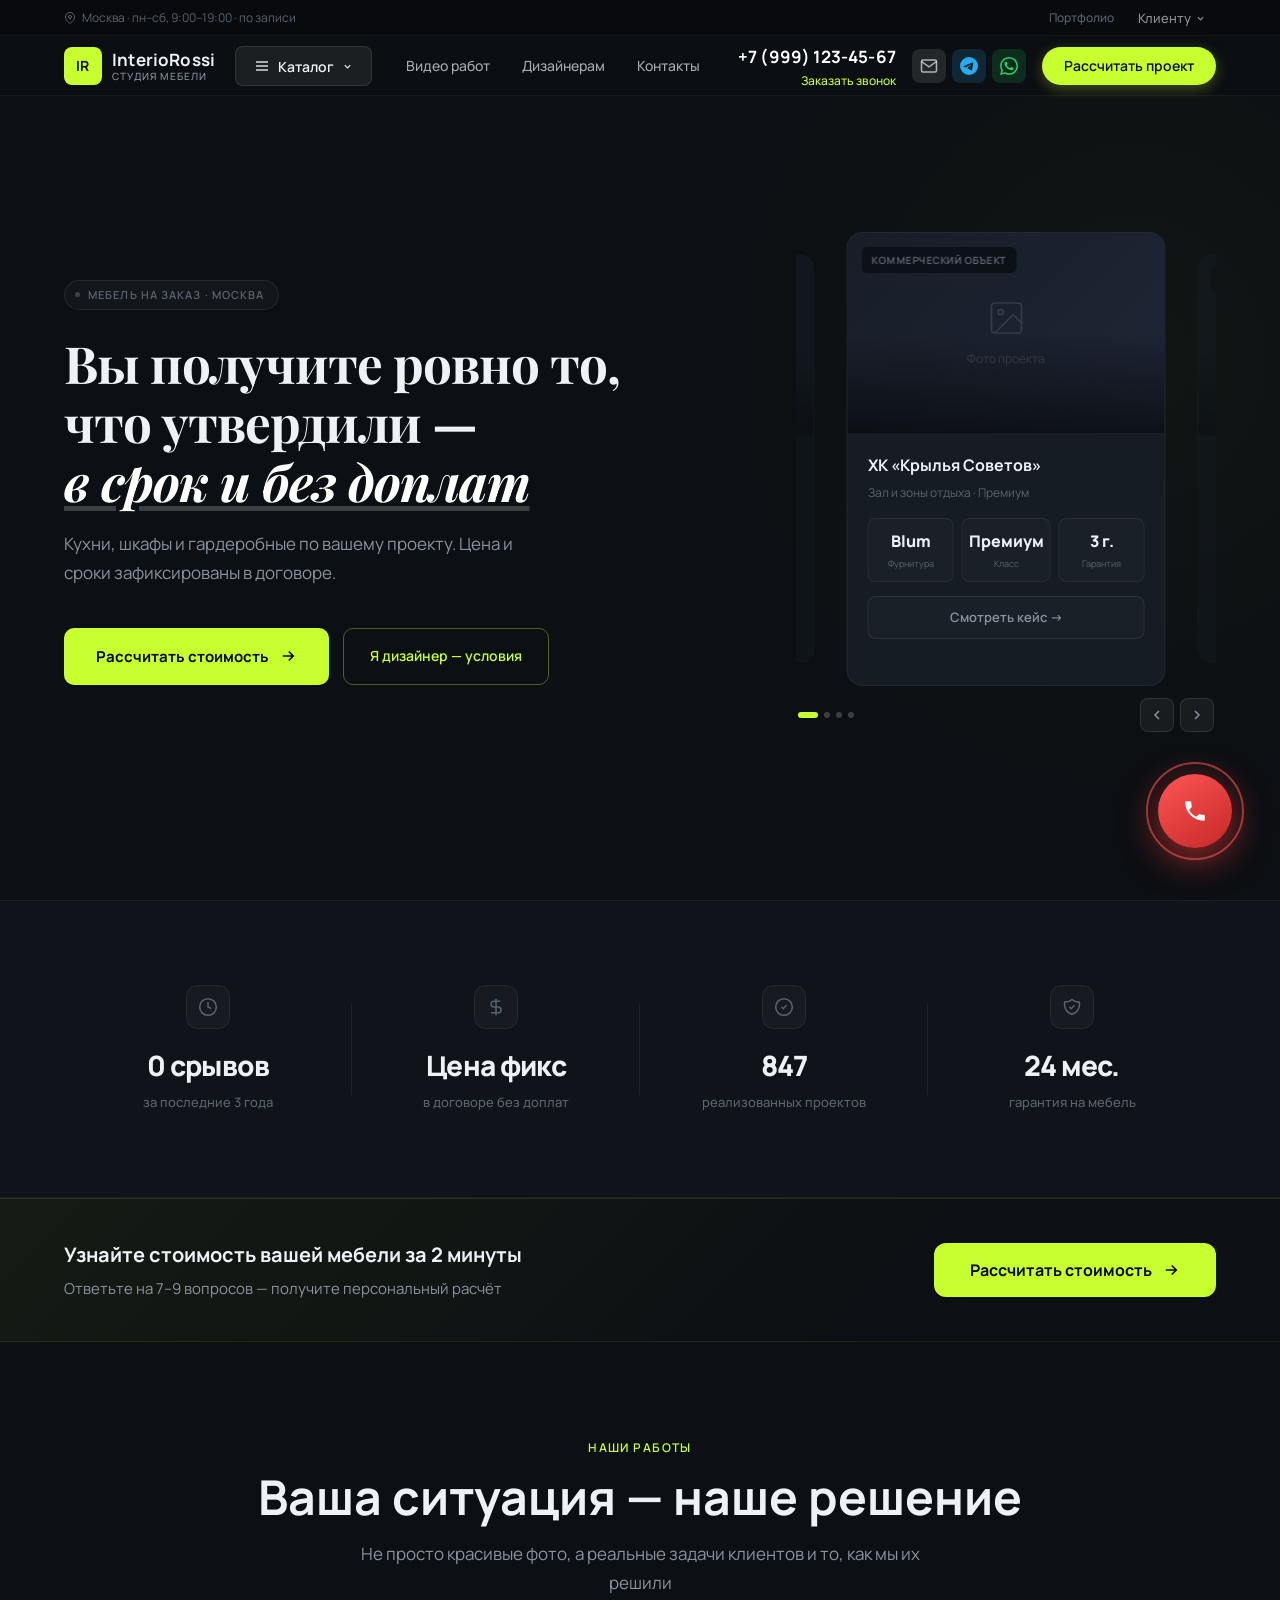
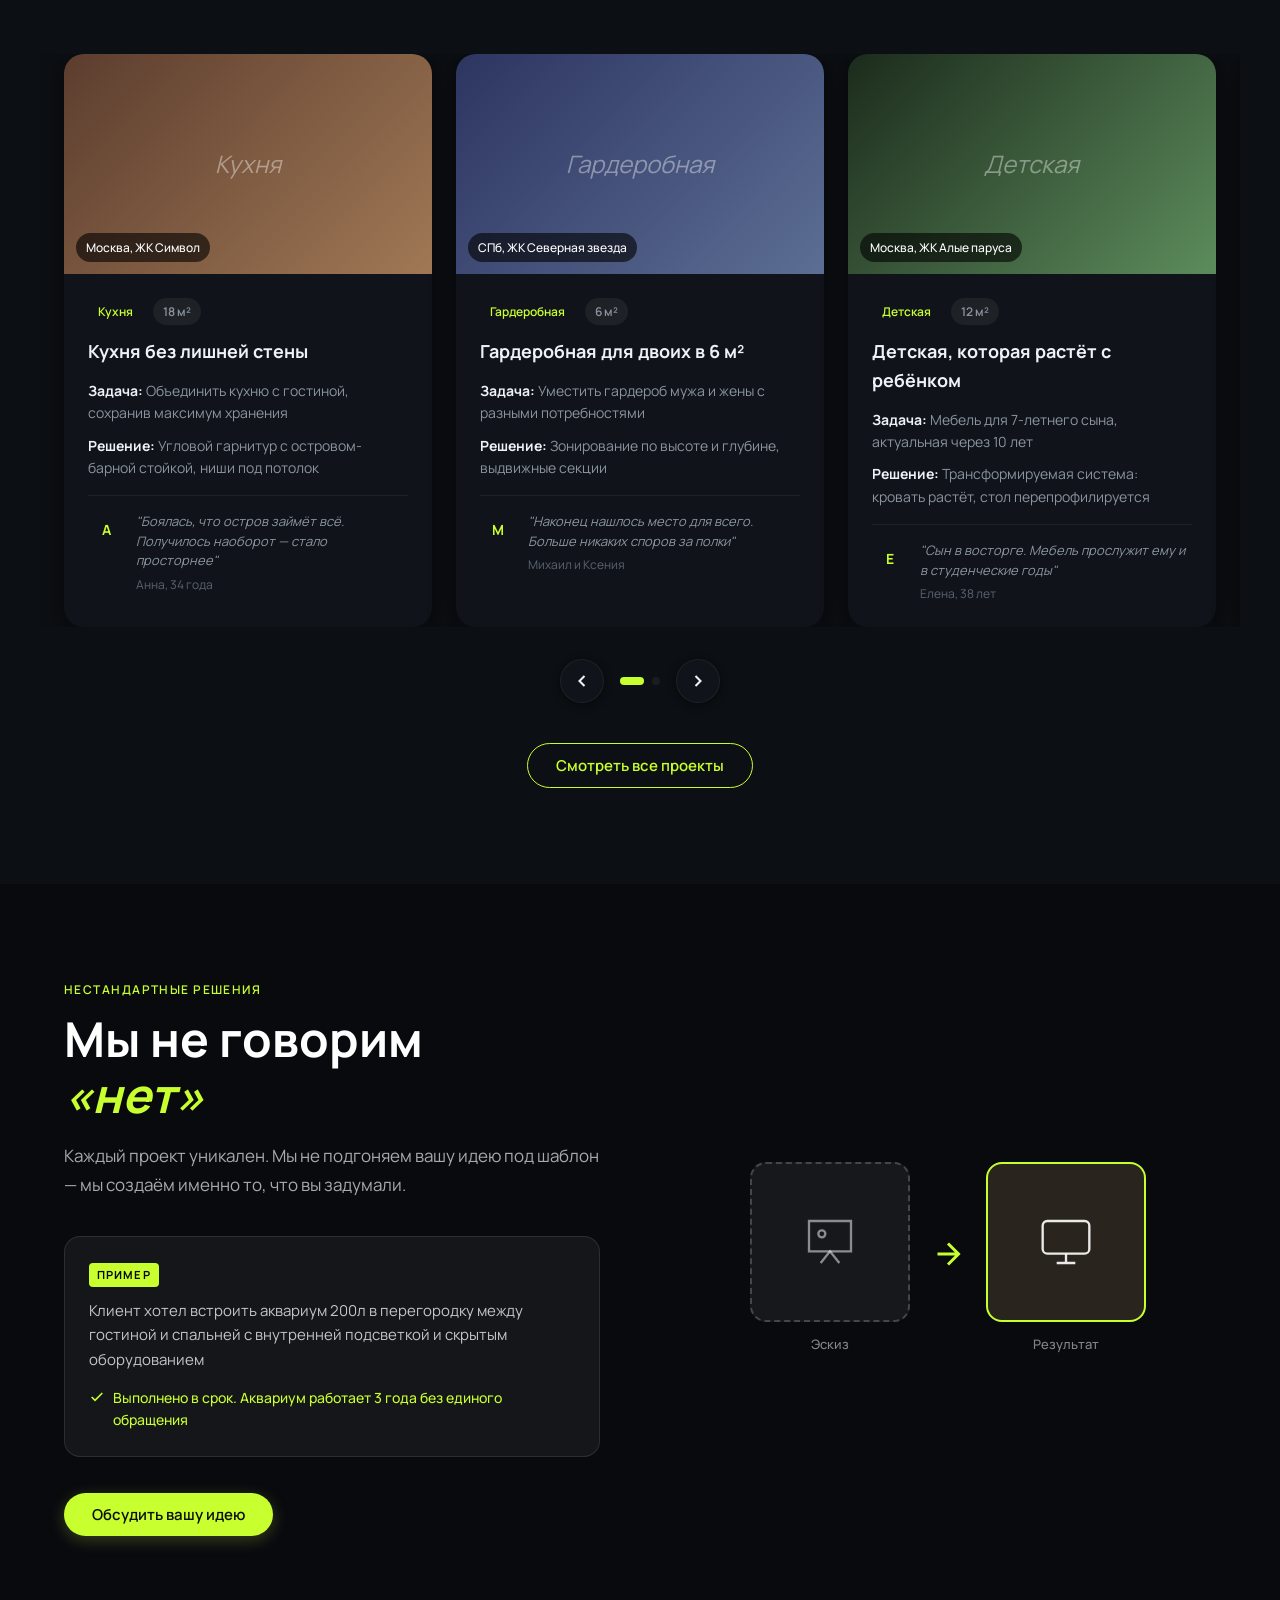
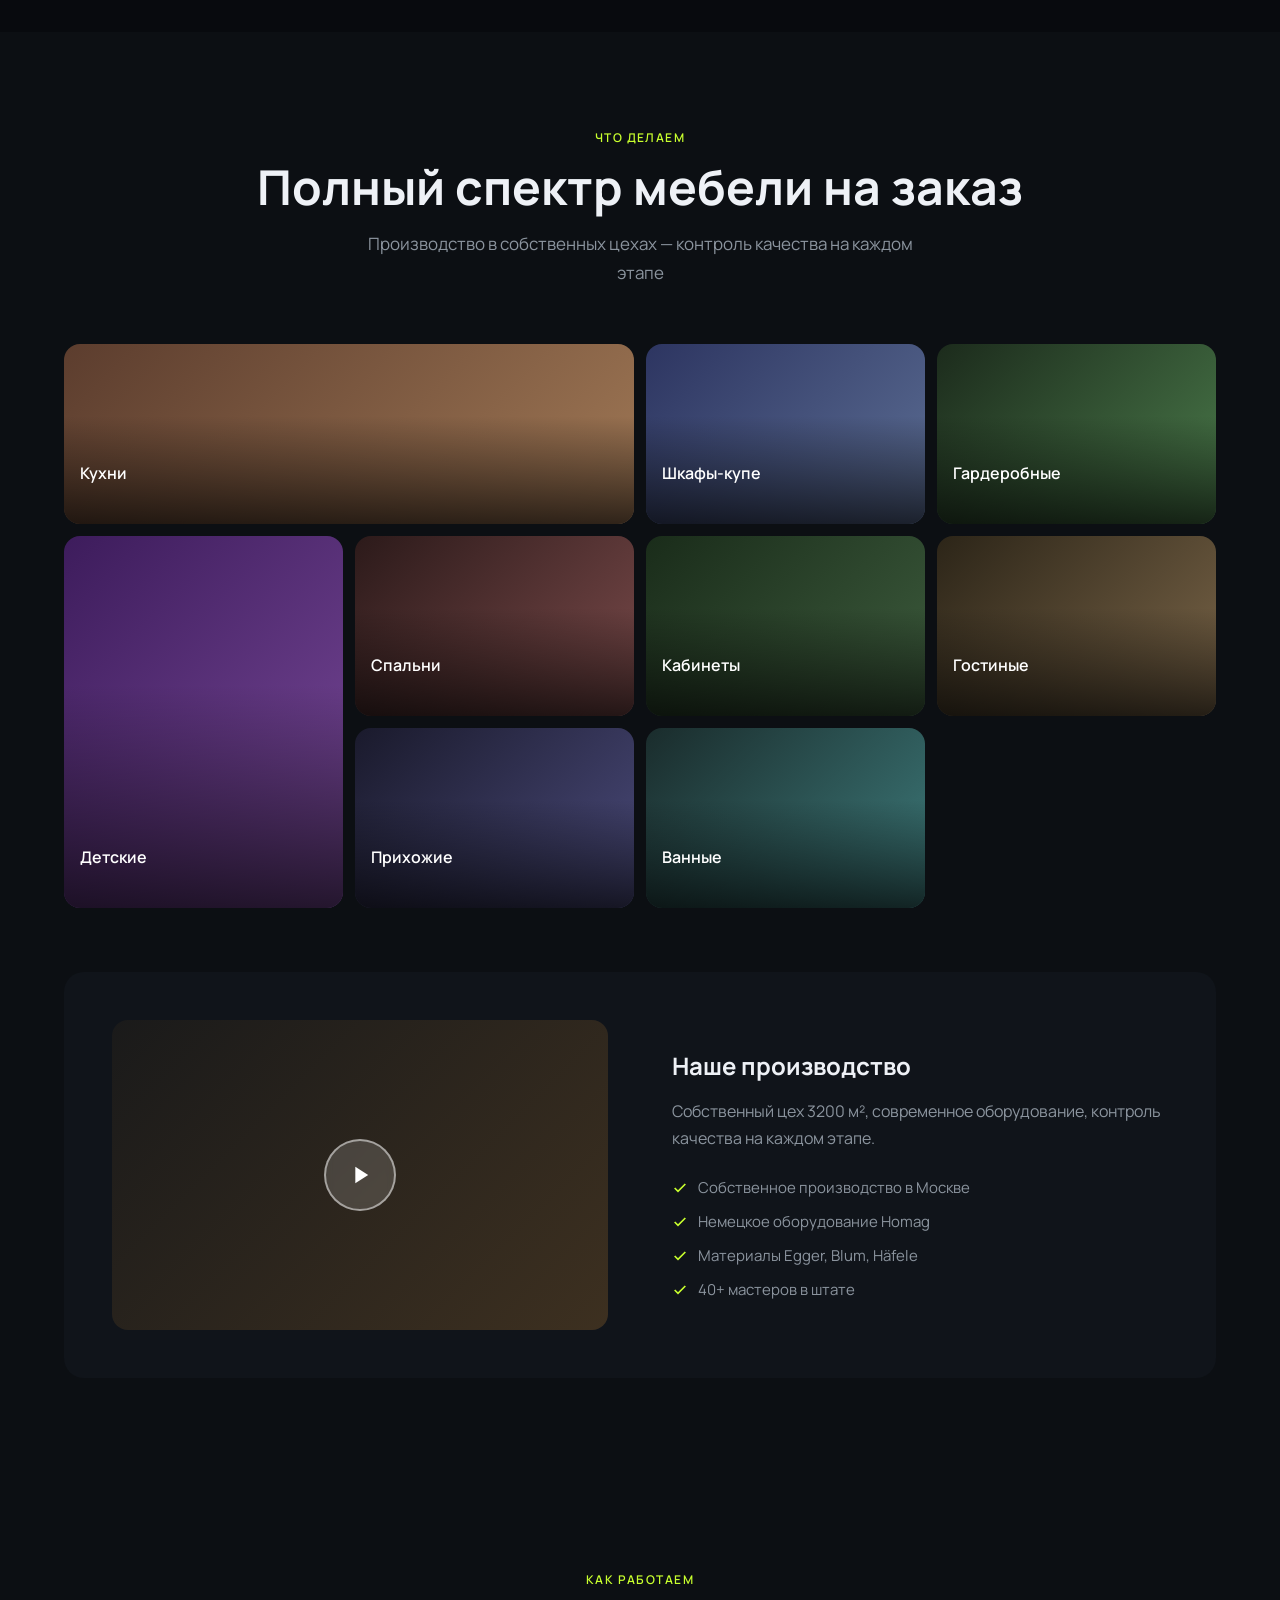
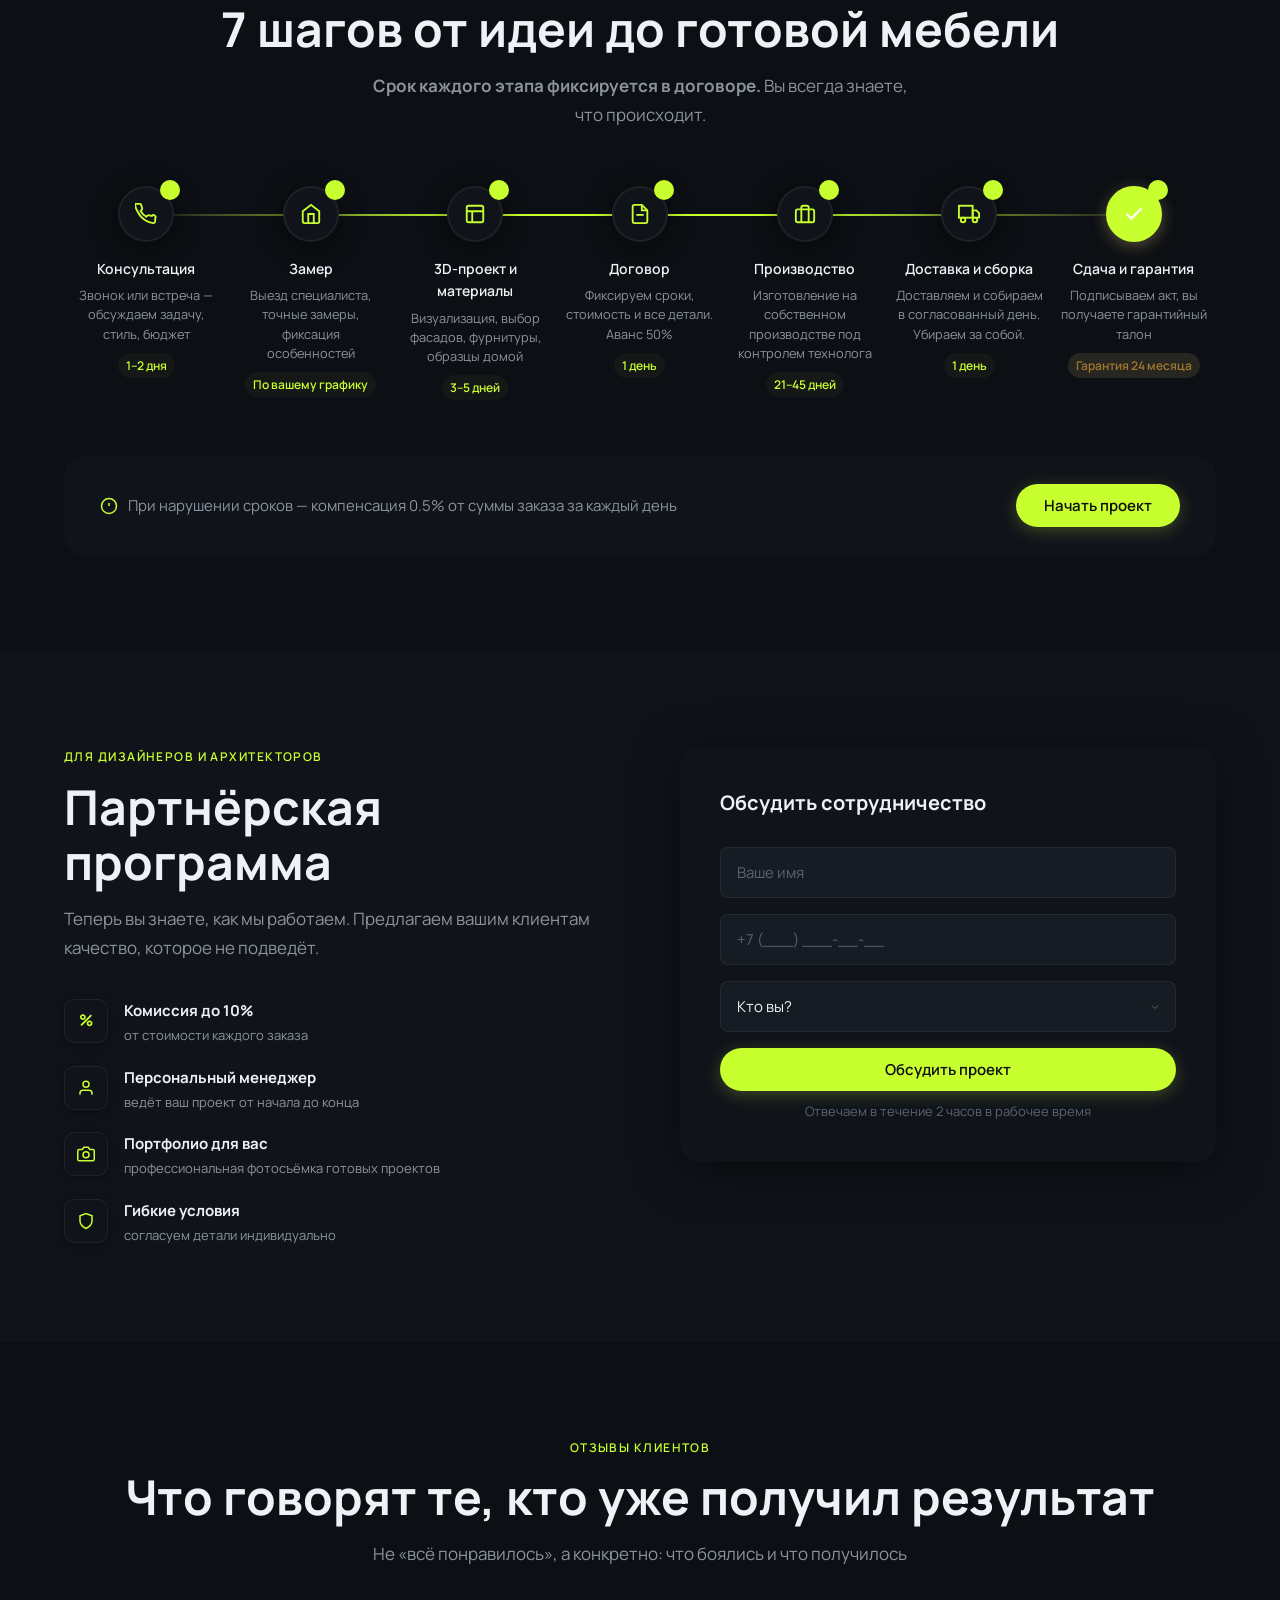
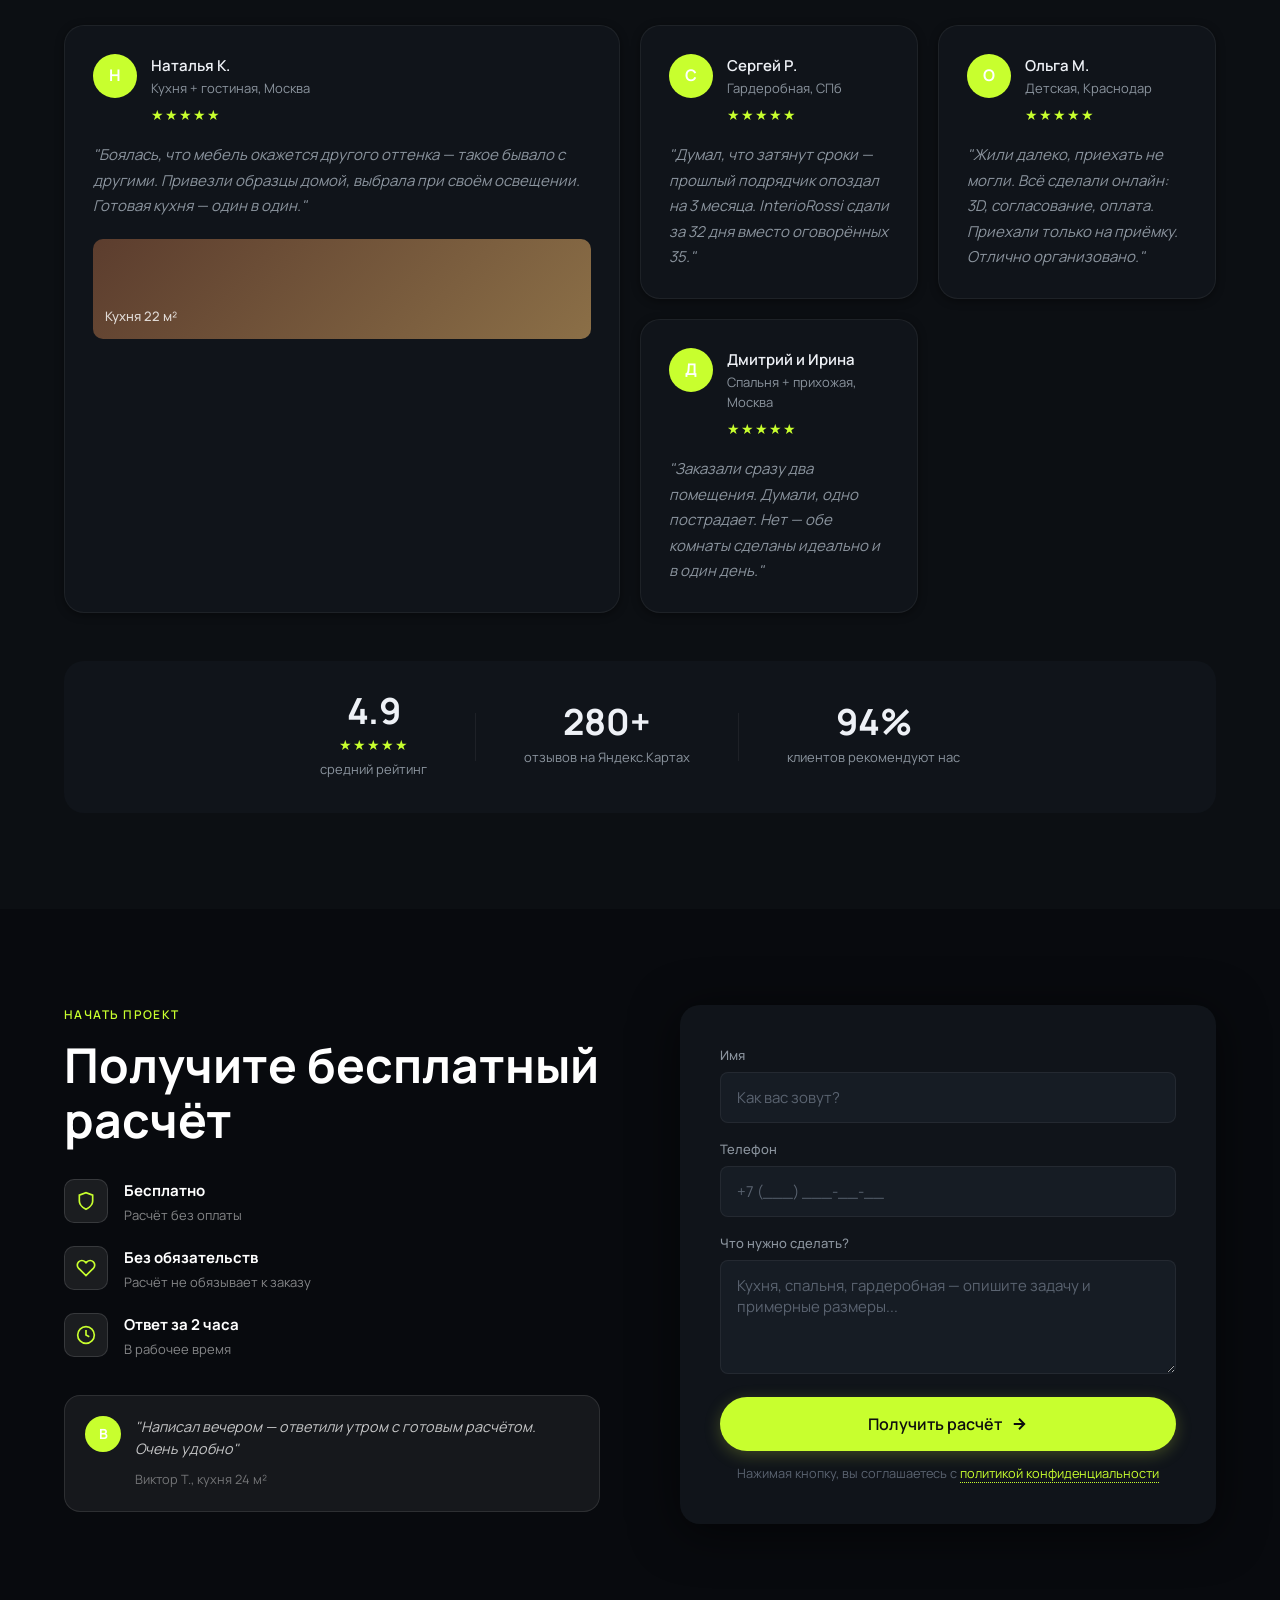
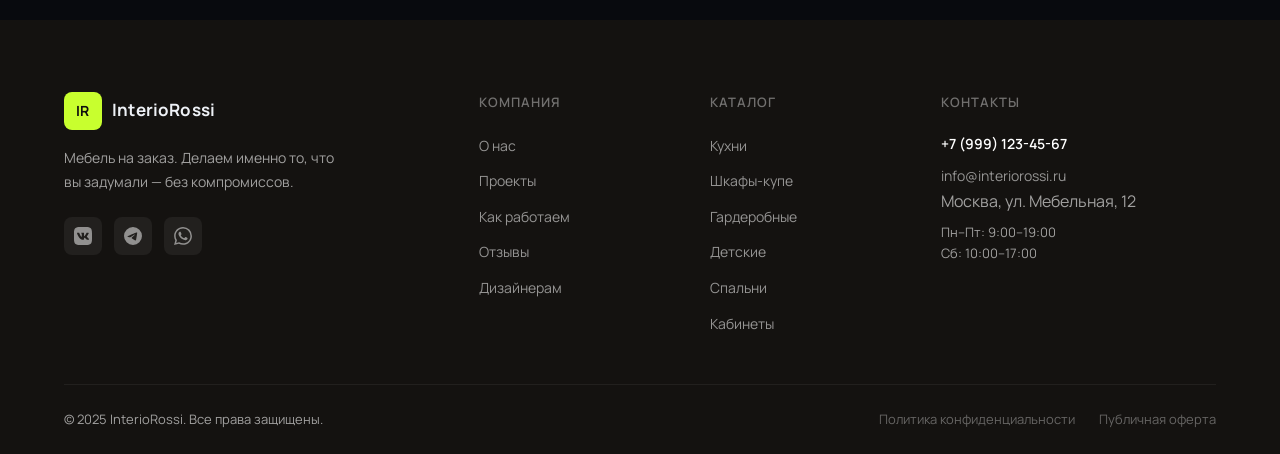
==== commit 1c350c96: "feat: v5 dark theme — header, hero carousel, trust, FAB, quiz CTA strip, guarantee 24 мес. - Two-row" ====
--- a/Index.html
+++ b/Index.html
@@ -3,7 +3,7 @@
 <head>
   <meta charset="UTF-8">
   <meta name="viewport" content="width=device-width, initial-scale=1.0">
-  <meta name="description" content="InterioRossi — мебель на заказ в Москве. 12 лет опыта, 847 проектов, гарантия 3 года.">
+  <meta name="description" content="InterioRossi — мебель на заказ в Москве. 12 лет опыта, 847 проектов, гарантия 24 месяца.">
   <title>InterioRossi — Мебель на заказ</title>
   <link rel="preconnect" href="https://fonts.googleapis.com">
   <link rel="preconnect" href="https://fonts.gstatic.com" crossorigin>
@@ -37,7 +37,7 @@
               <div class="hdr-client-menu" id="hdrClientMenu" role="menu">
                 <a href="#process" role="menuitem">Как сделать заказ</a>
                 <a href="#" role="menuitem">Доставка и сборка</a>
-                <a href="#" role="menuitem">Гарантия 3 года</a>
+                <a href="#" role="menuitem">Гарантия 24 месяца</a>
                 <a href="#reviews" role="menuitem">Отзывы</a>
                 <a href="#" role="menuitem">Рассрочка 0%</a>
               </div>
@@ -237,37 +237,111 @@
             </div>
           </div>
 
-          <!-- Right: project card -->
-          <div>
-            <div class="hero-card">
-              <div class="hero-card-img">
-                <div class="hero-card-badge">Коммерческий объект</div>
-                <div class="hero-card-ph">
-                  <svg width="40" height="40" stroke="currentColor" stroke-width="1" fill="none" viewBox="0 0 24 24"><rect x="3" y="3" width="18" height="18" rx="2"/><circle cx="8.5" cy="8.5" r="1.5"/><path d="m21 15-5-5L5 21"/></svg>
-                  <div style="margin-top:6px;font-size:.75rem">Фото проекта</div>
-                </div>
-              </div>
-              <div class="hero-card-body">
-                <div class="hero-card-title">ХК «Крылья Советов»</div>
-                <div class="hero-card-meta">Зал и зоны отдыха · Премиум</div>
-                <div class="hero-card-stats">
-                  <div class="hero-card-stat">
-                    <div class="hero-card-stat-val">Blum</div>
-                    <div class="hero-card-stat-lbl">Фурнитура</div>
+          <!-- Right: project carousel -->
+          <div class="hero-carousel" id="heroCarousel">
+            <div class="hero-carousel-wrap">
+              <div class="hero-carousel-track" id="heroCarTrack">
+
+                <!-- Slide 1 -->
+                <div class="hero-card">
+                  <div class="hero-card-img">
+                    <div class="hero-card-badge">Коммерческий объект</div>
+                    <div class="hero-card-ph">
+                      <svg width="40" height="40" stroke="currentColor" stroke-width="1" fill="none" viewBox="0 0 24 24"><rect x="3" y="3" width="18" height="18" rx="2"/><circle cx="8.5" cy="8.5" r="1.5"/><path d="m21 15-5-5L5 21"/></svg>
+                      <div style="margin-top:6px;font-size:.75rem">Фото проекта</div>
+                    </div>
                   </div>
-                  <div class="hero-card-stat">
-                    <div class="hero-card-stat-val">Премиум</div>
-                    <div class="hero-card-stat-lbl">Класс</div>
+                  <div class="hero-card-body">
+                    <div class="hero-card-title">ХК «Крылья Советов»</div>
+                    <div class="hero-card-meta">Зал и зоны отдыха · Премиум</div>
+                    <div class="hero-card-stats">
+                      <div class="hero-card-stat"><div class="hero-card-stat-val">Blum</div><div class="hero-card-stat-lbl">Фурнитура</div></div>
+                      <div class="hero-card-stat"><div class="hero-card-stat-val">Премиум</div><div class="hero-card-stat-lbl">Класс</div></div>
+                      <div class="hero-card-stat"><div class="hero-card-stat-val">3 г.</div><div class="hero-card-stat-lbl">Гарантия</div></div>
+                    </div>
+                    <a href="pages/projects.html" class="hero-card-link">Смотреть кейс →</a>
                   </div>
-                  <div class="hero-card-stat">
-                    <div class="hero-card-stat-val">3 г.</div>
-                    <div class="hero-card-stat-lbl">Гарантия</div>
+                </div>
+
+                <!-- Slide 2 -->
+                <div class="hero-card">
+                  <div class="hero-card-img">
+                    <div class="hero-card-badge">Жилой проект</div>
+                    <div class="hero-card-ph">
+                      <svg width="40" height="40" stroke="currentColor" stroke-width="1" fill="none" viewBox="0 0 24 24"><rect x="3" y="3" width="18" height="18" rx="2"/><circle cx="8.5" cy="8.5" r="1.5"/><path d="m21 15-5-5L5 21"/></svg>
+                      <div style="margin-top:6px;font-size:.75rem">Фото проекта</div>
+                    </div>
                   </div>
-                </div>
-                <a href="pages/projects.html" class="hero-card-link">Смотреть кейс →</a>
-              </div>
-            </div>
-          </div>
+                  <div class="hero-card-body">
+                    <div class="hero-card-title">Квартира на Кутузовском</div>
+                    <div class="hero-card-meta">Кухня + гостиная · Бизнес</div>
+                    <div class="hero-card-stats">
+                      <div class="hero-card-stat"><div class="hero-card-stat-val">18 п.м.</div><div class="hero-card-stat-lbl">Длина</div></div>
+                      <div class="hero-card-stat"><div class="hero-card-stat-val">МДФ эмаль</div><div class="hero-card-stat-lbl">Фасады</div></div>
+                      <div class="hero-card-stat"><div class="hero-card-stat-val">45 дн.</div><div class="hero-card-stat-lbl">Срок</div></div>
+                    </div>
+                    <a href="pages/projects.html" class="hero-card-link">Смотреть кейс →</a>
+                  </div>
+                </div>
+
+                <!-- Slide 3 -->
+                <div class="hero-card">
+                  <div class="hero-card-img">
+                    <div class="hero-card-badge">Загородный дом</div>
+                    <div class="hero-card-ph">
+                      <svg width="40" height="40" stroke="currentColor" stroke-width="1" fill="none" viewBox="0 0 24 24"><rect x="3" y="3" width="18" height="18" rx="2"/><circle cx="8.5" cy="8.5" r="1.5"/><path d="m21 15-5-5L5 21"/></svg>
+                      <div style="margin-top:6px;font-size:.75rem">Фото проекта</div>
+                    </div>
+                  </div>
+                  <div class="hero-card-body">
+                    <div class="hero-card-title">Усадьба в Подмосковье</div>
+                    <div class="hero-card-meta">Гардероб + кабинет · Стандарт</div>
+                    <div class="hero-card-stats">
+                      <div class="hero-card-stat"><div class="hero-card-stat-val">22 п.м.</div><div class="hero-card-stat-lbl">Длина</div></div>
+                      <div class="hero-card-stat"><div class="hero-card-stat-val">Egger</div><div class="hero-card-stat-lbl">Материал</div></div>
+                      <div class="hero-card-stat"><div class="hero-card-stat-val">30 дн.</div><div class="hero-card-stat-lbl">Срок</div></div>
+                    </div>
+                    <a href="pages/projects.html" class="hero-card-link">Смотреть кейс →</a>
+                  </div>
+                </div>
+
+                <!-- Slide 4 -->
+                <div class="hero-card">
+                  <div class="hero-card-img">
+                    <div class="hero-card-badge">Коммерческий объект</div>
+                    <div class="hero-card-ph">
+                      <svg width="40" height="40" stroke="currentColor" stroke-width="1" fill="none" viewBox="0 0 24 24"><rect x="3" y="3" width="18" height="18" rx="2"/><circle cx="8.5" cy="8.5" r="1.5"/><path d="m21 15-5-5L5 21"/></svg>
+                      <div style="margin-top:6px;font-size:.75rem">Фото проекта</div>
+                    </div>
+                  </div>
+                  <div class="hero-card-body">
+                    <div class="hero-card-title">Офис TechHub</div>
+                    <div class="hero-card-meta">Ресепшн + переговорные · Премиум</div>
+                    <div class="hero-card-stats">
+                      <div class="hero-card-stat"><div class="hero-card-stat-val">Blum</div><div class="hero-card-stat-lbl">Фурнитура</div></div>
+                      <div class="hero-card-stat"><div class="hero-card-stat-val">Премиум</div><div class="hero-card-stat-lbl">Класс</div></div>
+                      <div class="hero-card-stat"><div class="hero-card-stat-val">60 дн.</div><div class="hero-card-stat-lbl">Срок</div></div>
+                    </div>
+                    <a href="pages/projects.html" class="hero-card-link">Смотреть кейс →</a>
+                  </div>
+                </div>
+
+              </div><!-- /track -->
+            </div><!-- /wrap -->
+
+            <div class="hero-carousel-footer">
+              <div class="hero-carousel-dots" id="heroCarDots"></div>
+              <div class="hero-carousel-arrows">
+                <button class="hero-car-btn" id="heroCarPrev" aria-label="Назад">
+                  <svg width="16" height="16" fill="none" stroke="currentColor" stroke-width="2.2" viewBox="0 0 24 24"><path d="M15 18l-6-6 6-6"/></svg>
+                </button>
+                <button class="hero-car-btn" id="heroCarNext" aria-label="Вперёд">
+                  <svg width="16" height="16" fill="none" stroke="currentColor" stroke-width="2.2" viewBox="0 0 24 24"><path d="M9 18l6-6-6-6"/></svg>
+                </button>
+              </div>
+            </div>
+
+          </div><!-- /hero-carousel -->
 
         </div>
       </div>
@@ -302,7 +376,7 @@
             <div class="trust-icon">
               <svg viewBox="0 0 24 24"><path d="M9 12l2 2 4-4m5.618-4.016A11.955 11.955 0 0112 2.944a11.955 11.955 0 01-8.618 3.04A12.02 12.02 0 003 9c0 5.591 3.824 10.29 9 11.622 5.176-1.332 9-6.03 9-11.622 0-1.042-.133-2.052-.382-3.016z"/></svg>
             </div>
-            <div class="trust-num">3 года</div>
+            <div class="trust-num">24 мес.</div>
             <div class="trust-label">гарантия на мебель</div>
           </div>
         </div>
@@ -561,7 +635,7 @@
             <div class="ps-bubble gold">
               <svg width="22" height="22" viewBox="0 0 24 24" fill="none" stroke="currentColor" stroke-width="2.5"><path d="M20 6L9 17l-5-5"/></svg>
             </div>
-            <div class="ps-body"><h3>Сдача и гарантия</h3><p>Подписываем акт, вы получаете гарантийный талон</p><span class="ps-time guarantee-badge">Гарантия 3 года</span></div>
+            <div class="ps-body"><h3>Сдача и гарантия</h3><p>Подписываем акт, вы получаете гарантийный талон</p><span class="ps-time guarantee-badge">Гарантия 24 месяца</span></div>
           </div>
 
         </div>
--- a/css/style.css
+++ b/css/style.css
@@ -31,7 +31,8 @@
 
 /* ─── Reset ─── */
 *, *::before, *::after { box-sizing: border-box; margin: 0; padding: 0; }
-html { scroll-behavior: smooth; font-size: 16px; }
+html { scroll-behavior: smooth; font-size: 16px; overflow-x: hidden; }
+body { overflow-x: hidden; }
 body {
   font-family: var(--font-b);
   background: var(--bg);
@@ -407,19 +408,22 @@
   letter-spacing: .02em;
   flex-shrink: 0;
 }
-.logo-texts { display: flex; align-items: baseline; gap: 8px; }
+.logo-texts { display: flex; flex-direction: column; gap: 1px; }
 .logo-name {
   font-family: var(--font-h);
   font-size: 1.0625rem;
   font-weight: 700;
   color: var(--text);
   letter-spacing: .01em;
+  line-height: 1.1;
 }
 .logo-sub {
-  font-size: .6875rem;
-  color: var(--text-3);
-  letter-spacing: .08em;
+  font-size: .625rem;
+  color: var(--text-2);
+  letter-spacing: .12em;
   text-transform: uppercase;
+  line-height: 1;
+  font-weight: 500;
 }
 
 /* Catalog button + mega-menu */
@@ -763,7 +767,7 @@
 /* ── Hero grid layout ── */
 .hero-grid {
   display: grid;
-  grid-template-columns: 1fr 380px;
+  grid-template-columns: 1fr 420px;
   gap: 72px;
   align-items: center;
   position: relative;
@@ -771,6 +775,8 @@
   padding-top: calc(var(--hdr-total) + 40px);
   padding-bottom: 72px;
 }
+/* Запрещаем grid-ячейкам расширяться за пределы колонки */
+.hero-grid > * { min-width: 0; }
 
 .hero-eyebrow {
   display: inline-flex;
@@ -832,6 +838,7 @@
   flex-wrap: wrap;
   opacity: 0;
   animation: heroFadeUp .6s .4s forwards;
+  min-width: 0;
 }
 
 .btn-hero-primary {
@@ -876,17 +883,73 @@
   transform: translateY(-1px);
 }
 
+/* ── Hero carousel ── */
+.hero-carousel {
+  opacity: 0;
+  animation: heroFadeRight .7s .4s forwards;
+  width: 100%;
+  min-width: 0;
+}
+.hero-carousel-wrap {
+  overflow: hidden;
+  width: 100%;
+}
+.hero-carousel-track {
+  display: flex;
+  gap: 16px;
+  transition: transform .45s cubic-bezier(.25,.1,.25,1);
+}
+.hero-carousel-footer {
+  display: flex;
+  align-items: center;
+  justify-content: space-between;
+  margin-top: 12px;
+  padding: 0 2px;
+}
+.hero-carousel-dots {
+  display: flex;
+  gap: 6px;
+  align-items: center;
+}
+.hero-car-dot {
+  width: 6px; height: 6px;
+  border-radius: 3px;
+  background: rgba(255,255,255,.2);
+  border: none;
+  cursor: pointer;
+  transition: width .25s, background .25s;
+  padding: 0;
+}
+.hero-car-dot.active {
+  width: 20px;
+  background: var(--accent);
+}
+.hero-carousel-arrows { display: flex; gap: 6px; }
+.hero-car-btn {
+  width: 34px; height: 34px;
+  border-radius: 8px;
+  background: rgba(255,255,255,.05);
+  border: 1px solid rgba(255,255,255,.1);
+  color: var(--text-2);
+  cursor: pointer;
+  display: flex; align-items: center; justify-content: center;
+  transition: background .2s, color .2s;
+}
+.hero-car-btn:hover { background: rgba(255,255,255,.12); color: var(--text); }
+
 /* ── Hero right card ── */
 .hero-card {
   background: var(--bg-dark2);
   border: 1px solid var(--border);
   border-radius: 16px;
   overflow: hidden;
-  opacity: 0;
-  animation: heroFadeRight .7s .4s forwards;
-  transition: transform .35s, box-shadow .35s;
-}
-.hero-card:hover { transform: translateY(-6px); box-shadow: 0 24px 64px rgba(0,0,0,.4); }
+  flex: 0 0 76%;
+  opacity: .4;
+  transform: scale(0.9);
+  transition: opacity .4s, transform .45s cubic-bezier(.25,.1,.25,1), box-shadow .35s;
+}
+.hero-card.is-active { opacity: 1; transform: scale(1); }
+.hero-card.is-active:hover { transform: scale(1) translateY(-4px); box-shadow: 0 24px 64px rgba(0,0,0,.4); }
 .hero-card-img {
   height: 200px;
   background: linear-gradient(135deg, #181e28, #1e2636);
@@ -966,7 +1029,6 @@
 
 @media (max-width: 1000px) {
   .hero-grid { grid-template-columns: 1fr; gap: 40px; }
-  .hero-card { max-width: 420px; }
 }
 
 /* ━━━━━━━━━━━━━━━━━━━━━━ QUIZ CTA STRIP ━━━━━━━━━━━━━━━━━━━━━━ */
@@ -1885,11 +1947,11 @@
   .form-card { padding: 24px 20px; }
 }
 
-/* ━━━━ FAB — Floating phone button + cat mascot ━━━━ */
+/* ━━━━ FAB — Floating phone button ━━━━ */
 .fab-wrap {
   position: fixed;
-  bottom: 32px;
-  right: 28px;
+  bottom: 52px;
+  right: 48px;
   z-index: 300;
   display: flex;
   align-items: flex-end;
@@ -1897,46 +1959,152 @@
   pointer-events: none;
 }
 
-/* Phone button */
+/* Phone button — desktop: 74px */
 .fab-btn {
   position: relative;
-  width: 60px;
-  height: 60px;
+  width: 74px;
+  height: 74px;
   border-radius: 50%;
-  background: #e53935;
+  background: linear-gradient(145deg, #f55, #c62828);
   color: #fff;
   display: flex;
   align-items: center;
   justify-content: center;
-  box-shadow: 0 6px 24px rgba(229,57,53,.45);
-  transform: translateX(110px);
+  box-shadow: 0 10px 36px rgba(229,57,53,.7), 0 3px 10px rgba(0,0,0,.45);
+  transform: translateX(130px);
   opacity: 0;
-  transition: transform .55s cubic-bezier(.34,1.56,.64,1), opacity .4s ease, background .2s;
+  transition: transform .55s cubic-bezier(.34,1.56,.64,1), opacity .4s ease, box-shadow .25s;
   pointer-events: none;
   flex-shrink: 0;
   text-decoration: none;
 }
+.fab-btn svg { width: 26px; height: 26px; }
 .fab-btn.visible {
   transform: translateX(0);
   opacity: 1;
   pointer-events: auto;
 }
-.fab-btn.visible:hover { background: #c62828; transform: scale(1.08); }
+.fab-btn.visible:hover {
+  box-shadow: 0 14px 48px rgba(229,57,53,.9), 0 5px 14px rgba(0,0,0,.5);
+  transform: scale(1.12);
+}
 
 /* Pulse ring */
 .fab-pulse {
   position: absolute;
-  inset: -8px;
+  inset: -12px;
   border-radius: 50%;
-  border: 2px solid rgba(229,57,53,.55);
-  animation: fab-pulse 2.8s ease-out infinite;
+  border: 2.5px solid rgba(255,85,85,.55);
+  animation: fab-pulse 2.4s ease-out infinite;
   pointer-events: none;
 }
 @keyframes fab-pulse {
-  0%   { transform: scale(1); opacity: .8; }
-  100% { transform: scale(1.7); opacity: 0; }
+  0%   { transform: scale(1); opacity: .9; }
+  100% { transform: scale(1.85); opacity: 0; }
+}
+
+/* Tablet: 68px */
+@media (max-width: 1024px) {
+  .fab-btn { width: 68px; height: 68px; }
+  .fab-btn svg { width: 24px; height: 24px; }
+  .fab-wrap { bottom: 44px; right: 36px; }
+}
+
+/* Mobile: 62px, ближе к углу */
+@media (max-width: 767px) {
+  .fab-btn { width: 62px; height: 62px; }
+  .fab-btn svg { width: 22px; height: 22px; }
+  .fab-wrap { bottom: 80px; right: 20px; } /* выше sticky-bar квиза */
 }
 
 @media (max-width: 500px) {
-  .fab-btn { width: 52px; height: 52px; }
-}
+  .fab-btn { width: 60px; height: 60px; }
+}
+
+/* ═══════════════════════════════════════════════════
+   DESKTOP — адаптивный хедер
+═══════════════════════════════════════════════════ */
+
+/* ≤1150px: убираем CTA-кнопку (есть в мега-меню) */
+@media (max-width: 1150px) {
+  .hdr-contact .btn-cta { display: none; }
+  .hdr-main-row { gap: 12px; }
+}
+/* ≤1050px: сжимаем элементы, НЕ скрываем иконки мессенджеров */
+@media (max-width: 1050px) {
+  .hdr-main-row { gap: 8px; }
+  .hdr-nav-link { padding: 6px 8px; font-size: .8125rem; }
+  .hdr-phone { font-size: .9375rem; }
+  .hdr-msg { width: 30px; height: 30px; border-radius: 7px; }
+  .hdr-msgs { gap: 4px; }
+}
+/* ≤900px: убираем телефон и nav — остаётся только бургер */
+@media (max-width: 900px) {
+  .hdr-phone-block { display: none; }
+  .hdr-contact     { display: none; }
+  .hdr-nav         { display: none; }
+  .catalog-wrap    { display: none; }
+  .burger          { display: flex; margin-left: auto; }
+}
+
+/* ═══════════════════════════════════════════════════
+   MOBILE FIRST — ≤767px (телефоны)
+═══════════════════════════════════════════════════ */
+@media (max-width: 767px) {
+
+  /* ── CSS-переменные: убираем top-bar ── */
+  :root { --hdr-top-h: 0px; --hdr-total: 60px; }
+
+  /* ── Хедер: только лого + бургер ── */
+  .hdr-top        { display: none; }
+  .hdr-nav        { display: none; }
+  .hdr-contact    { display: none; }
+  .catalog-wrap   { display: none; }   /* каталог доступен через бургер-меню */
+  .burger         { display: flex; margin-left: auto; }
+
+  /* ── Hero ── */
+  .hero-grid {
+    padding-top: calc(var(--hdr-total) + 20px);
+    padding-bottom: 40px;
+    gap: 24px;
+  }
+  .hero-eyebrow { margin-bottom: 14px; font-size: .625rem; }
+  .hero-headline {
+    font-size: clamp(1.625rem, 7vw, 2rem);
+    line-height: 1.2;
+    margin-bottom: 14px;
+  }
+  .hero-sub { font-size: .9rem; margin-bottom: 20px; max-width: 100%; }
+
+  /* ── Hero CTA кнопки: компактные, не растянутые ── */
+  .hero-ctas { flex-direction: column; gap: 8px; align-items: stretch; }
+  .btn-hero-primary {
+    padding: 13px 20px;
+    font-size: .875rem;
+    justify-content: center;
+  }
+  .btn-hero-designer {
+    padding: 11px 20px;
+    font-size: .8125rem;
+    justify-content: center;
+  }
+
+  /* ── Карусель ── */
+  .hero-card { flex: 0 0 84%; }
+  .hero-carousel-footer { margin-top: 8px; }
+  .hero-car-dot { width: 5px; height: 5px; }
+  .hero-car-dot.active { width: 16px; }
+
+  /* ── Прочие секции ── */
+  .trust-section { padding: 36px 0; }
+  .trust-num { font-size: 1.5rem; }
+  .quiz-cta-strip { padding: 28px 0; }
+  .quiz-cta-strip-title { font-size: 1.1rem; }
+  .section { padding: 48px 0; }
+}
+
+/* ── ≤479px: маленькие телефоны ── */
+@media (max-width: 479px) {
+  .hero-headline { font-size: clamp(1.5rem, 8vw, 1.75rem); }
+  .hero-card { flex: 0 0 88%; }
+}
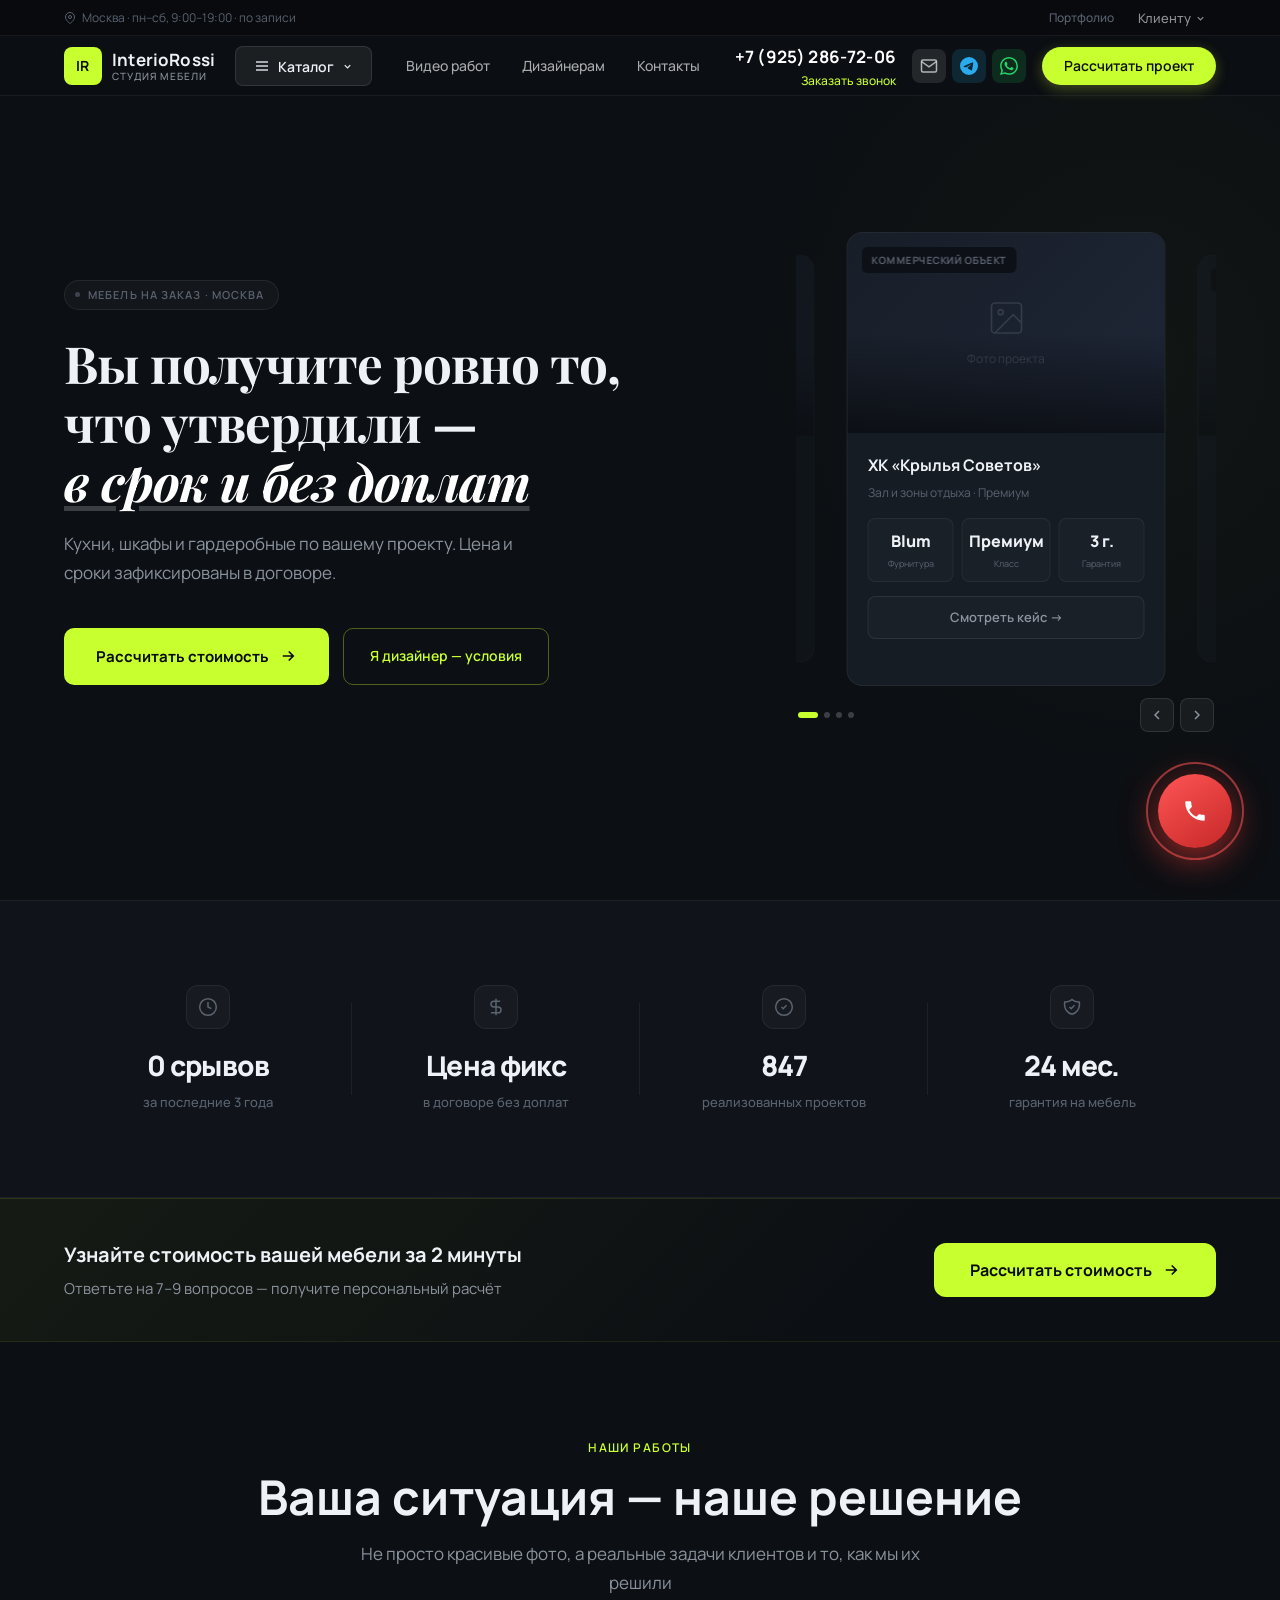
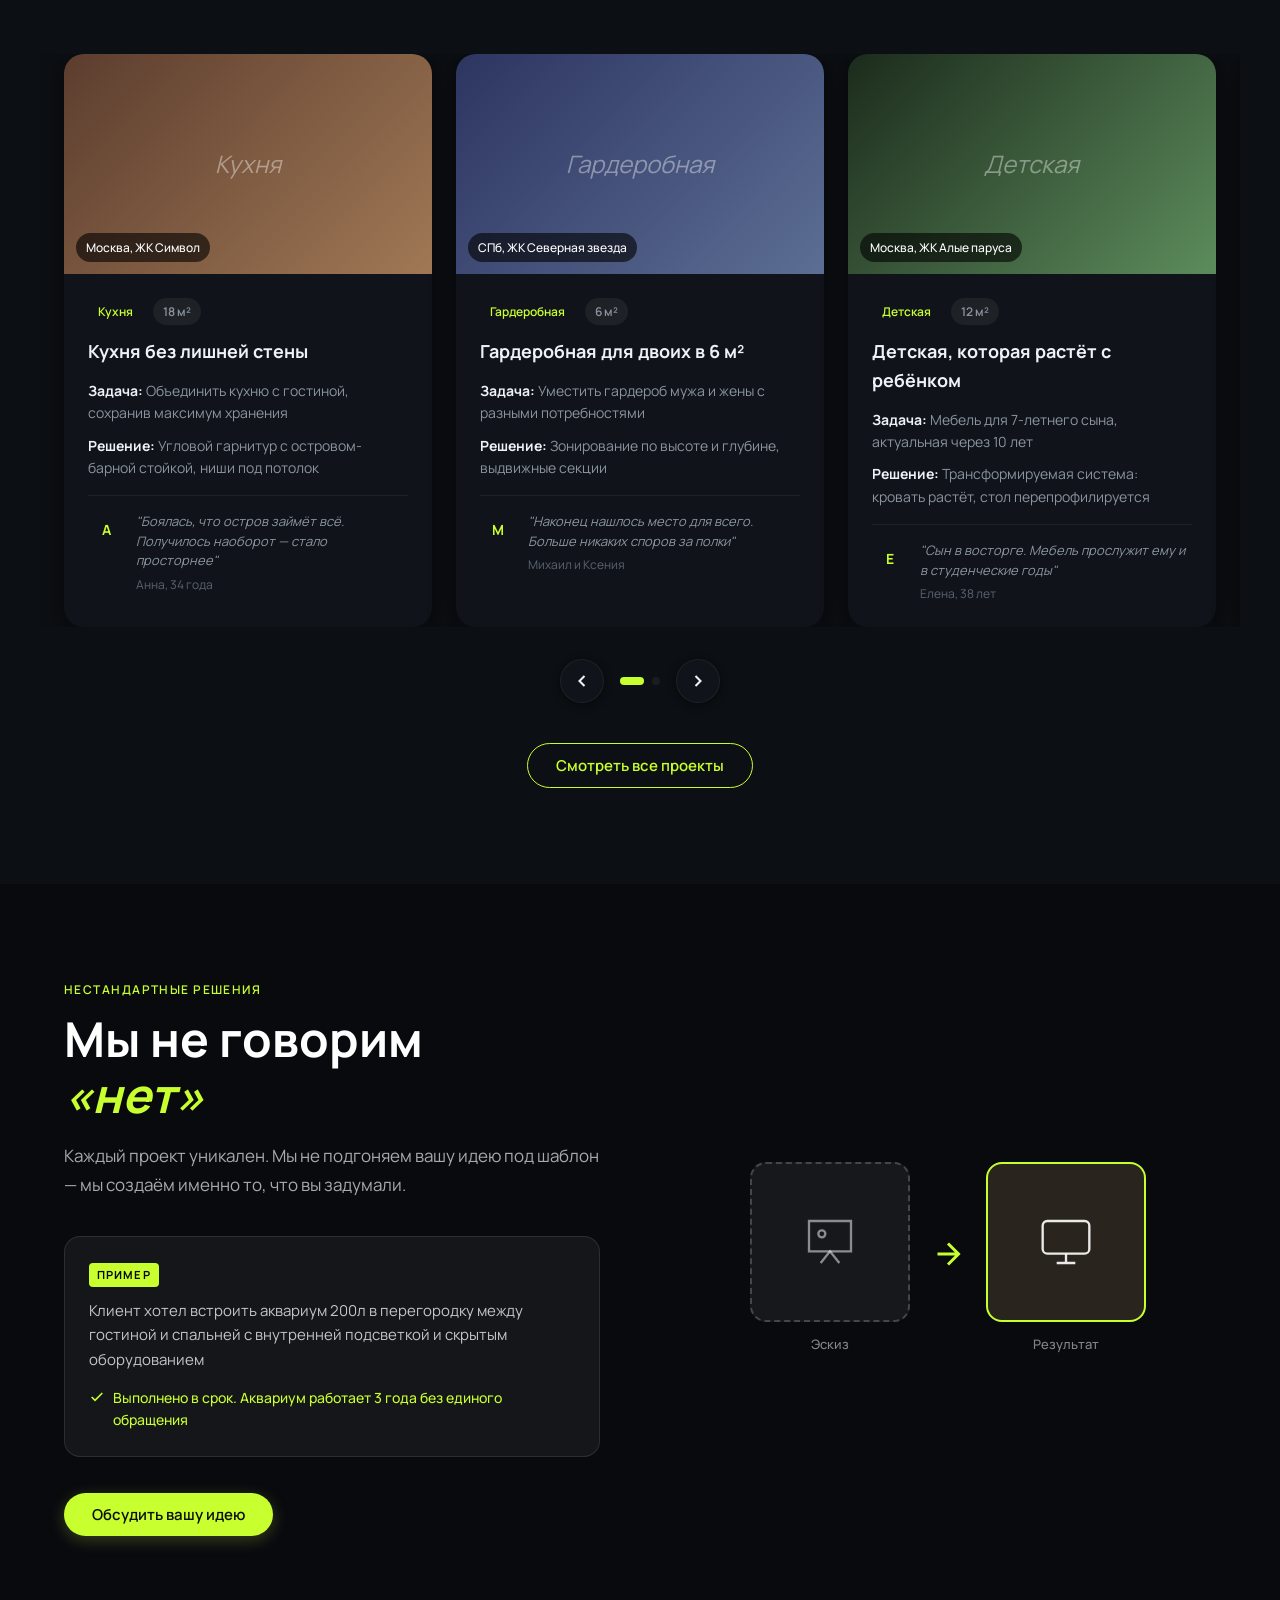
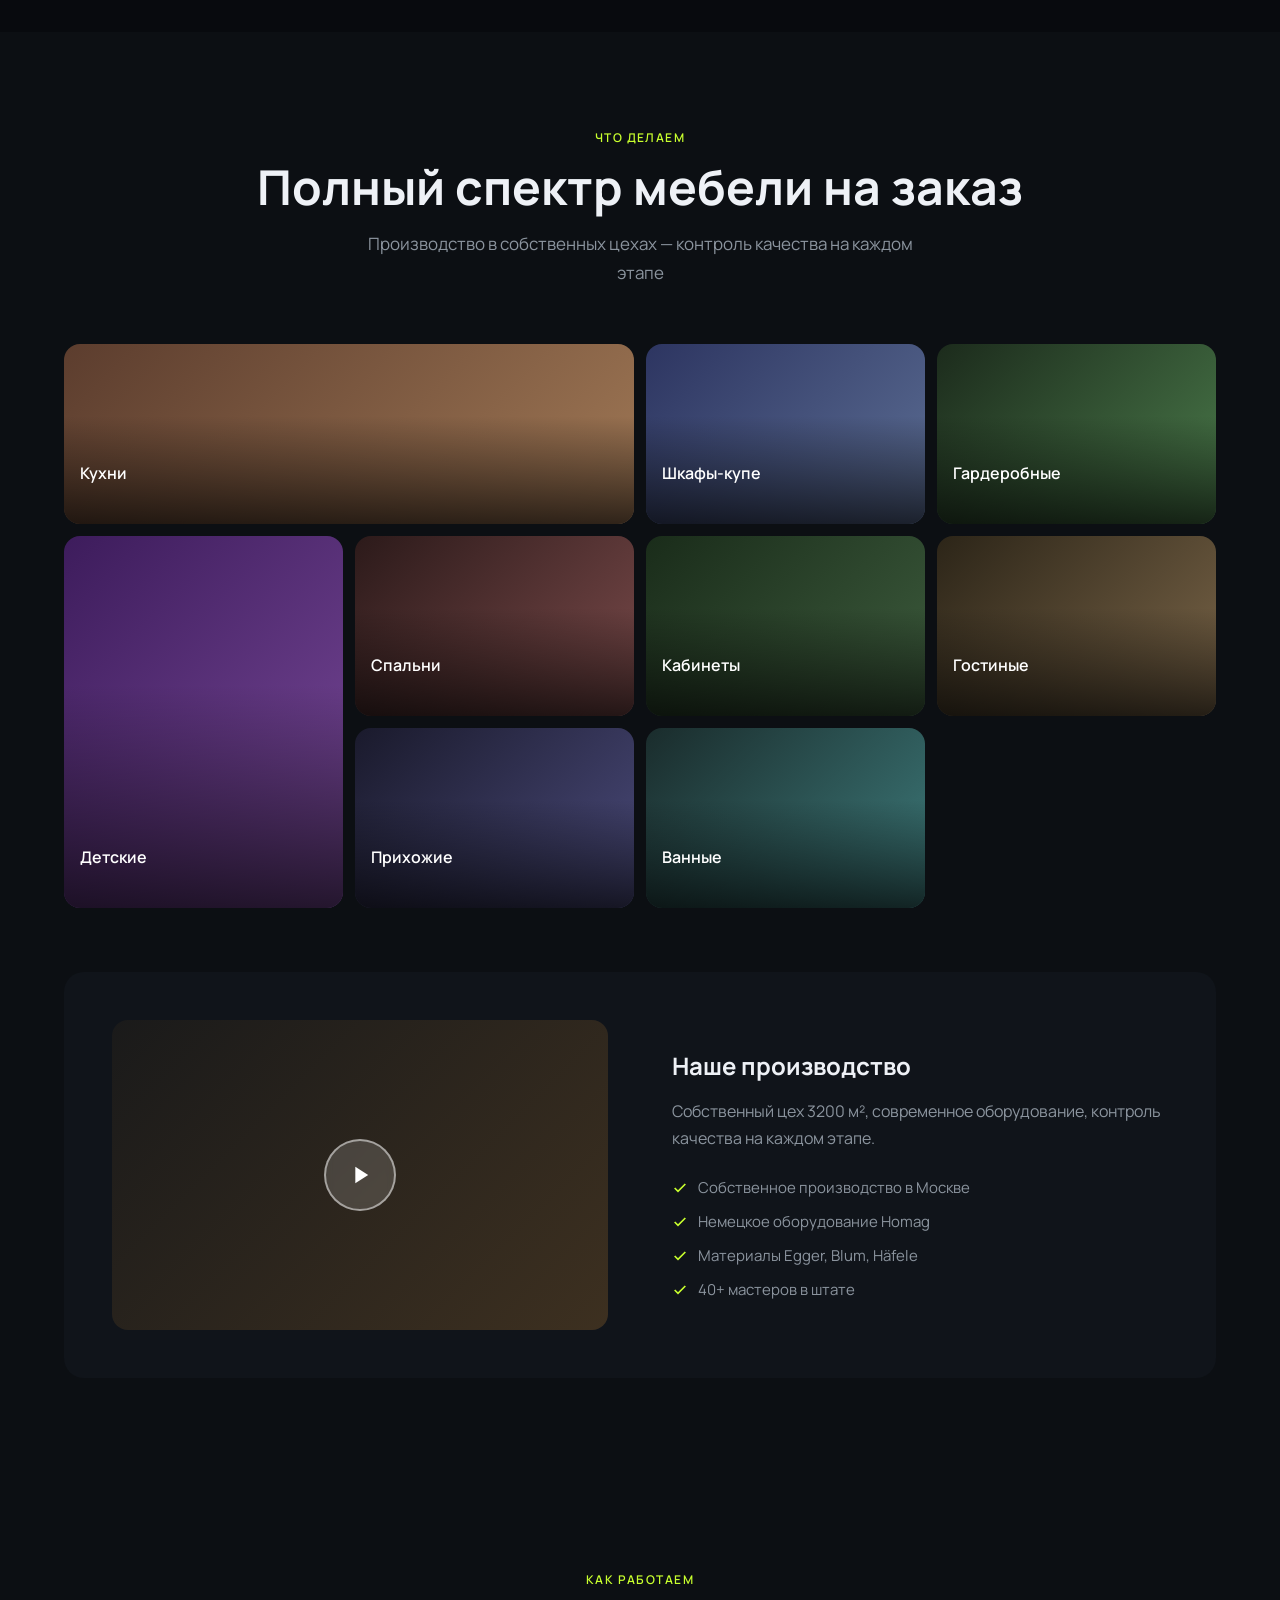
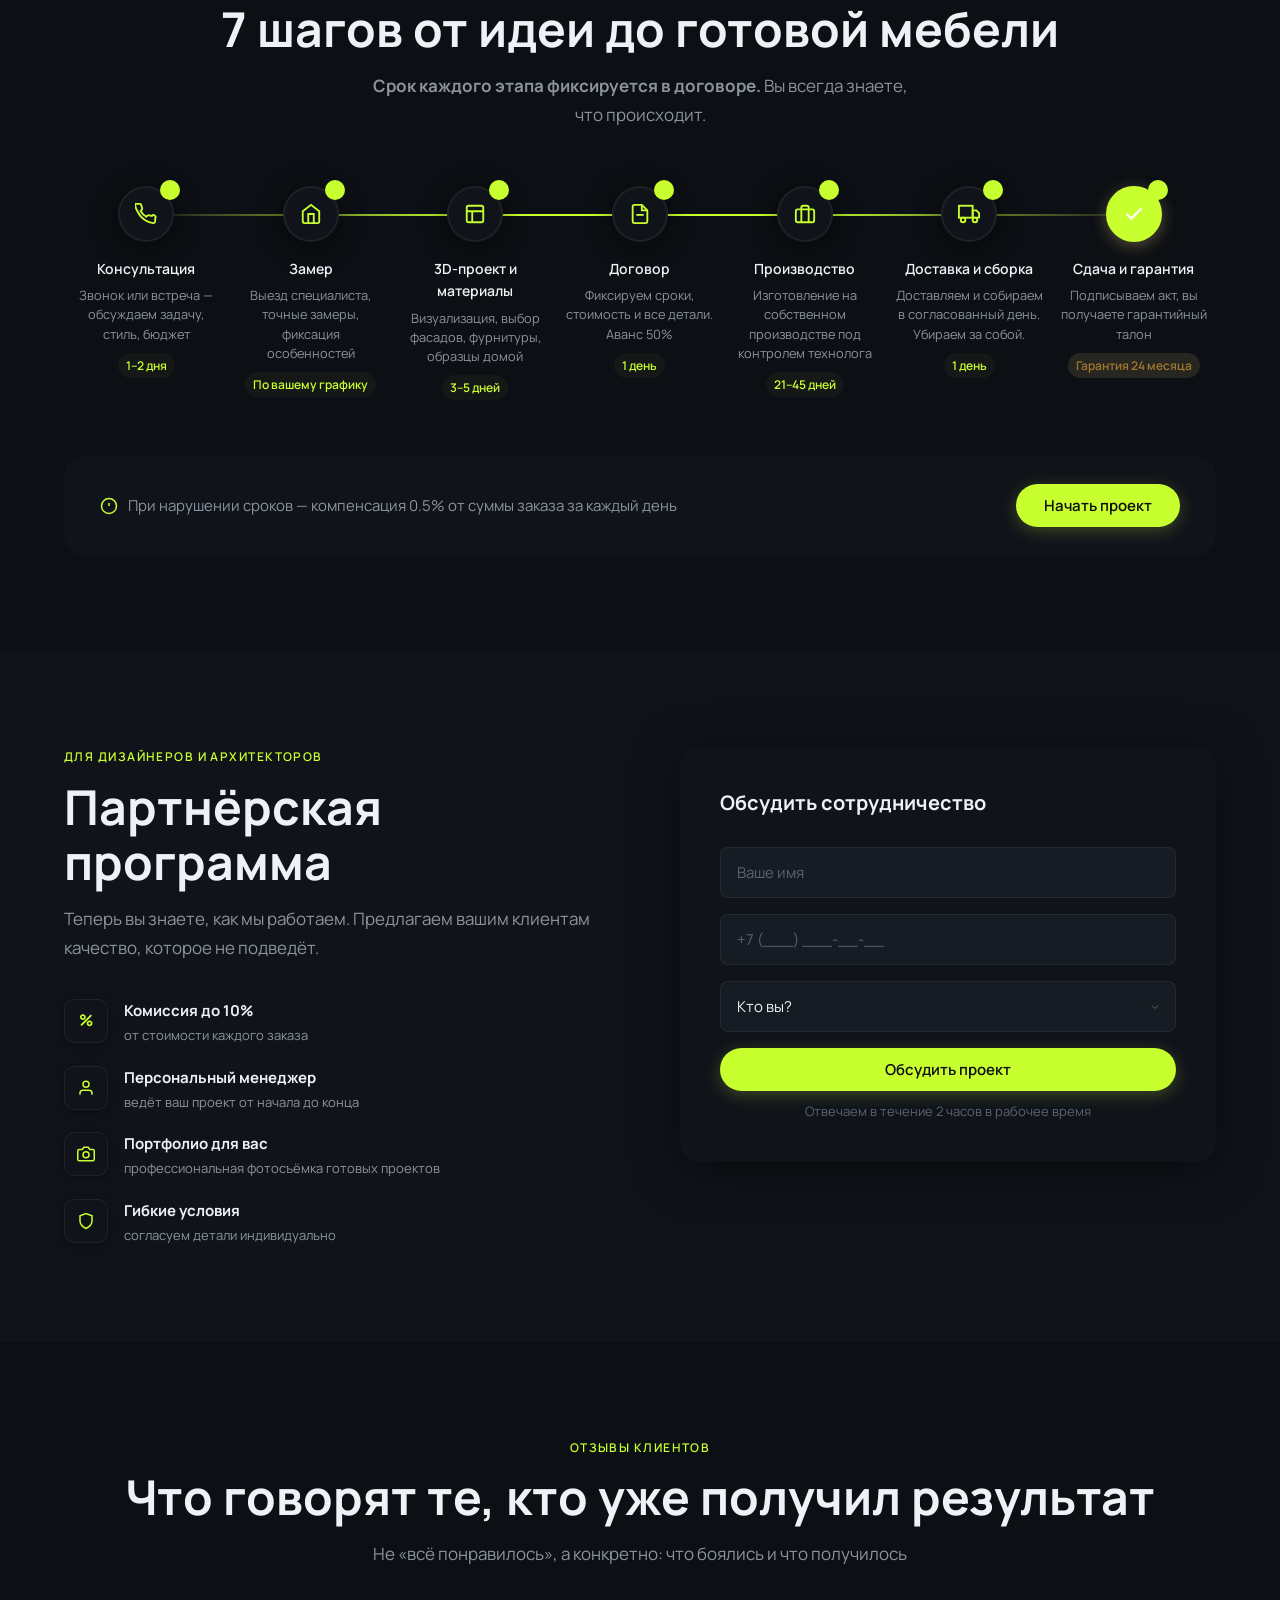
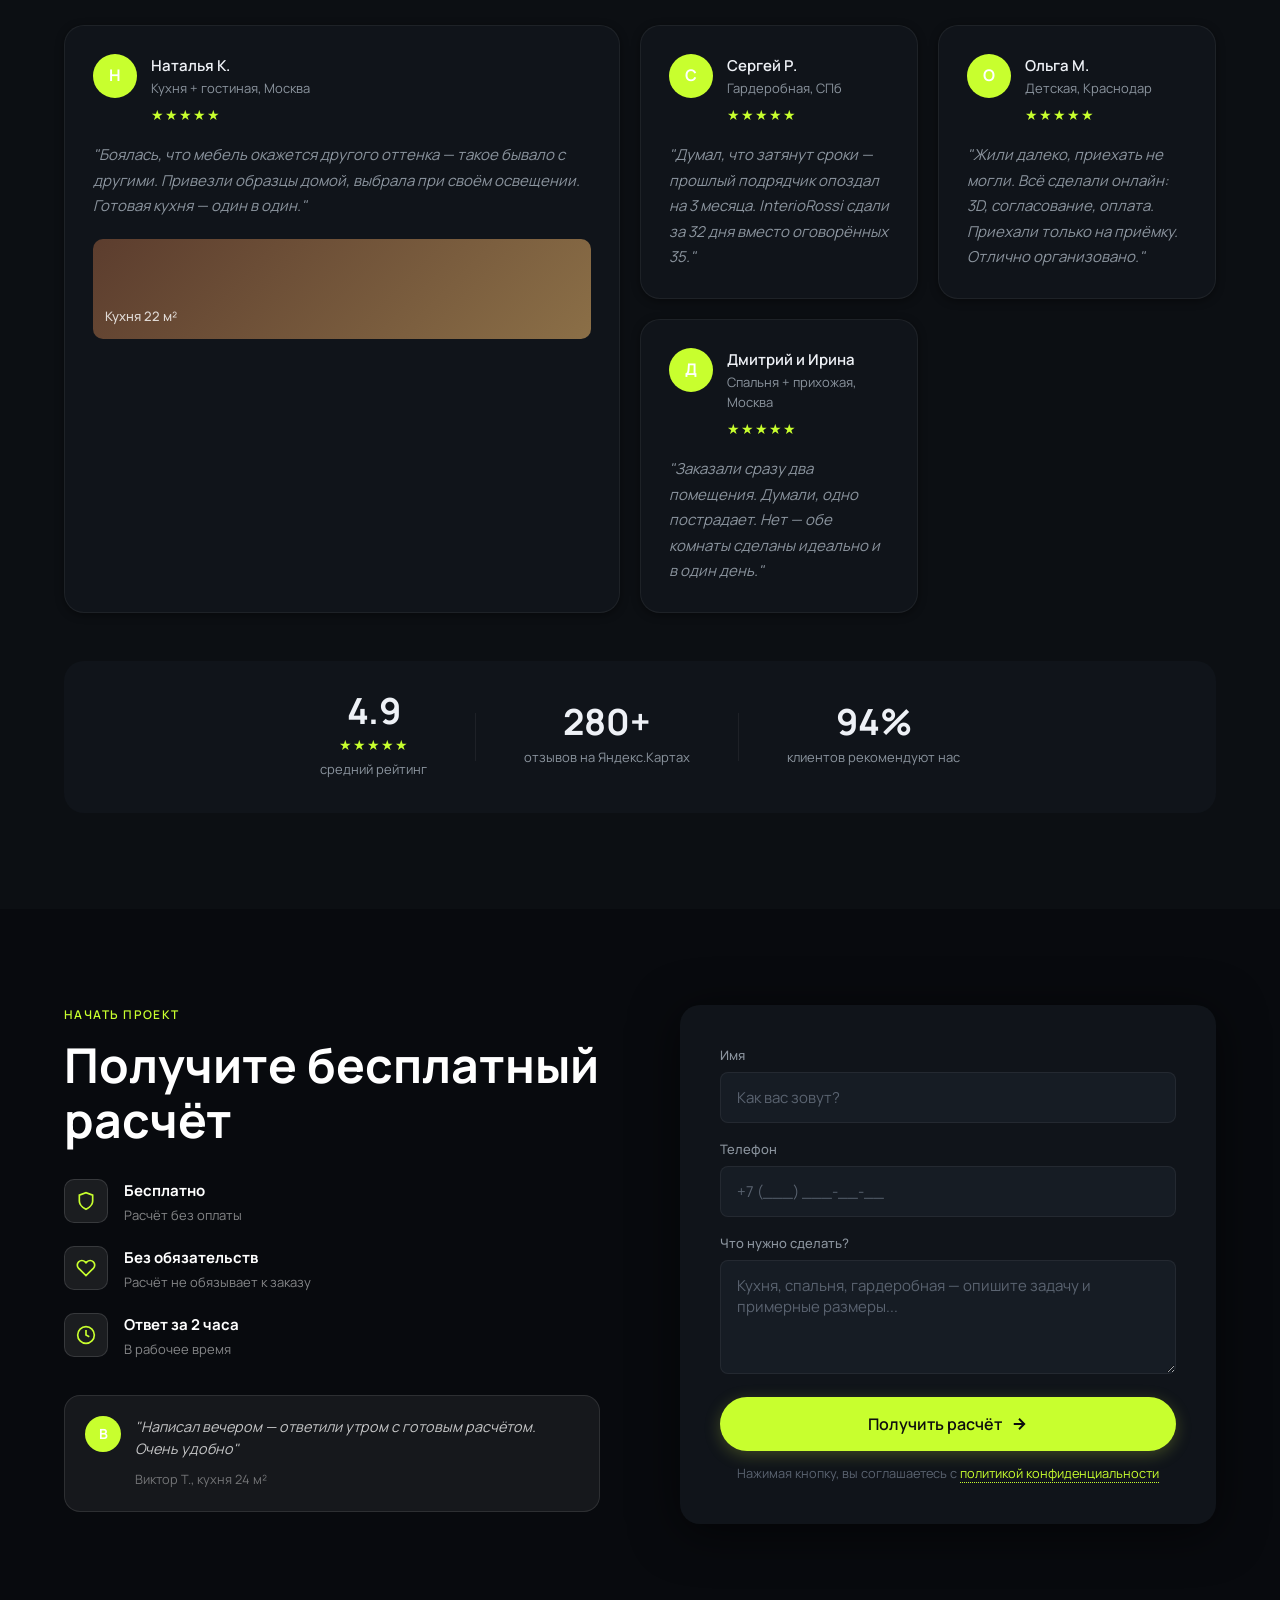
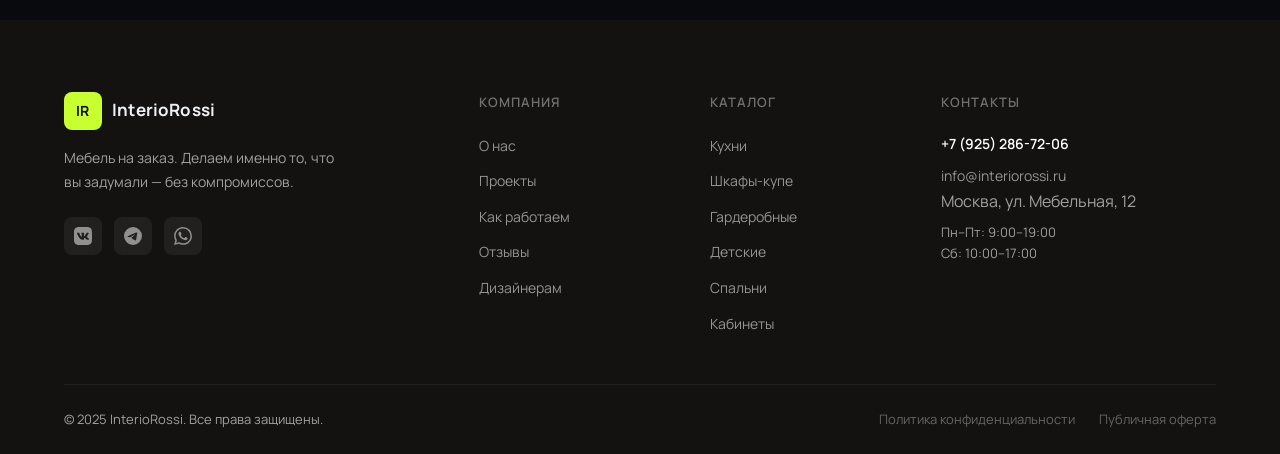
==== commit be6ac9ce: "fix: replace all placeholder contacts with real data - Phone +79252867206 everywhere (header, footer" ====
--- a/Index.html
+++ b/Index.html
@@ -124,12 +124,12 @@
               <div>
                 <div class="mega-quick">
                   <div class="mega-quick-title">Свяжитесь с нами</div>
-                  <a href="tel:+79991234567" class="mega-quick-phone">+7 (999) 123-45-67</a>
+                  <a href="tel:+79252867206" class="mega-quick-phone">+7 (925) 286-72-06</a>
                   <div class="mega-quick-hours">пн–сб, 9:00–19:00</div>
                   <button class="mega-quick-cta" data-quiz-open>Рассчитать проект</button>
                   <div class="mega-quick-msgs">
-                    <a href="#">Telegram</a>
-                    <a href="#">WhatsApp</a>
+                    <a href="https://t.me/+79252867206">Telegram</a>
+                    <a href="https://wa.me/79252867206">WhatsApp</a>
                   </div>
                 </div>
               </div>
@@ -147,17 +147,17 @@
           <!-- Phone + messengers + CTA -->
           <div class="hdr-contact">
             <div class="hdr-phone-block">
-              <a href="tel:+79991234567" class="hdr-phone">+7 (999) 123-45-67</a>
+              <a href="tel:+79252867206" class="hdr-phone">+7 (925) 286-72-06</a>
               <button class="hdr-callback" id="hdrCallback">Заказать звонок</button>
             </div>
             <div class="hdr-msgs">
               <a href="mailto:info@interiorossi.ru" class="hdr-msg email" aria-label="Email">
                 <svg width="18" height="18" viewBox="0 0 24 24" fill="none" stroke="currentColor" stroke-width="2"><path d="M4 4h16c1.1 0 2 .9 2 2v12c0 1.1-.9 2-2 2H4c-1.1 0-2-.9-2-2V6c0-1.1.9-2 2-2z"/><polyline points="22,6 12,13 2,6"/></svg>
               </a>
-              <a href="#" class="hdr-msg tg" aria-label="Telegram">
+              <a href="https://t.me/+79252867206" class="hdr-msg tg" aria-label="Telegram">
                 <svg width="18" height="18" viewBox="0 0 24 24" fill="currentColor"><path d="M11.944 0A12 12 0 000 12a12 12 0 0012 12 12 12 0 0012-12A12 12 0 0012 0a12 12 0 00-.056 0zm4.962 7.224c.1-.002.321.023.465.14a.506.506 0 01.171.325c.016.093.036.306.02.472-.18 1.898-.962 6.502-1.36 8.627-.168.9-.499 1.201-.82 1.23-.696.065-1.225-.46-1.9-.902-1.056-.693-1.653-1.124-2.678-1.8-1.185-.78-.417-1.21.258-1.91.177-.184 3.247-2.977 3.307-3.23.007-.032.014-.15-.056-.212s-.174-.041-.249-.024c-.106.024-1.793 1.14-5.061 3.345-.48.33-.913.49-1.302.48-.428-.008-1.252-.241-1.865-.44-.752-.245-1.349-.374-1.297-.789.027-.216.325-.437.893-.663 3.498-1.524 5.83-2.529 6.998-3.014 3.332-1.386 4.025-1.627 4.476-1.635z"/></svg>
               </a>
-              <a href="#" class="hdr-msg wa" aria-label="WhatsApp">
+              <a href="https://wa.me/79252867206" class="hdr-msg wa" aria-label="WhatsApp">
                 <svg width="18" height="18" viewBox="0 0 24 24" fill="currentColor"><path d="M17.472 14.382c-.297-.149-1.758-.867-2.03-.967-.273-.099-.471-.148-.67.15-.197.297-.767.966-.94 1.164-.173.199-.347.223-.644.075-.297-.15-1.255-.463-2.39-1.475-.883-.788-1.48-1.761-1.653-2.059-.173-.297-.018-.458.13-.606.134-.133.298-.347.446-.52.149-.174.198-.298.298-.497.099-.198.05-.371-.025-.52-.075-.149-.669-1.612-.916-2.207-.242-.579-.487-.5-.669-.51-.173-.008-.371-.01-.57-.01-.198 0-.52.074-.792.372-.272.297-1.04 1.016-1.04 2.479 0 1.462 1.065 2.875 1.213 3.074.149.198 2.096 3.2 5.077 4.487.709.306 1.262.489 1.694.625.712.227 1.36.195 1.871.118.571-.085 1.758-.719 2.006-1.413.248-.694.248-1.289.173-1.413-.074-.124-.272-.198-.57-.347m-5.421 7.403h-.004a9.87 9.87 0 01-5.031-1.378l-.361-.214-3.741.982.998-3.648-.235-.374a9.86 9.86 0 01-1.51-5.26c.001-5.45 4.436-9.884 9.888-9.884 2.64 0 5.122 1.03 6.988 2.898a9.825 9.825 0 012.893 6.994c-.003 5.45-4.437 9.884-9.885 9.884m8.413-18.297A11.815 11.815 0 0012.05 0C5.495 0 .16 5.335.157 11.892c0 2.096.547 4.142 1.588 5.945L.057 24l6.305-1.654a11.882 11.882 0 005.683 1.448h.005c6.554 0 11.89-5.335 11.893-11.893a11.821 11.821 0 00-3.48-8.413z"/></svg>
               </a>
             </div>
@@ -200,7 +200,7 @@
         <li><a href="pages/contacts.html" class="nav-link">Контакты</a></li>
       </ul>
       <div class="mobile-menu-footer">
-        <a href="tel:+79991234567" class="hdr-phone">+7 (999) 123-45-67</a>
+        <a href="tel:+79252867206" class="hdr-phone">+7 (925) 286-72-06</a>
         <button class="btn btn-cta btn-full" data-quiz-open>Рассчитать проект</button>
       </div>
     </div>
@@ -834,10 +834,10 @@
             <a href="#" class="social-link" aria-label="ВКонтакте">
               <svg width="18" height="18" viewBox="0 0 24 24" fill="currentColor"><path d="M15.684 0H8.316C1.592 0 0 1.592 0 8.316v7.368C0 22.408 1.592 24 8.316 24h7.368C22.408 24 24 22.408 24 15.684V8.316C24 1.592 22.408 0 15.684 0zm3.692 17.123h-1.744c-.66 0-.862-.523-2.049-1.727-1.033-1.01-1.49-1.135-1.744-1.135-.356 0-.458.102-.458.593v1.575c0 .424-.135.677-1.253.677-1.845 0-3.896-1.118-5.335-3.202C4.624 10.857 4.03 8.57 4.03 8.096c0-.254.102-.491.593-.491h1.744c.44 0 .61.203.78.677.863 2.49 2.303 4.675 2.896 4.675.221 0 .322-.102.322-.66V9.721c-.068-1.186-.695-1.287-.695-1.71 0-.203.17-.407.44-.407h2.744c.373 0 .508.203.508.643v3.473c0 .372.169.508.271.508.221 0 .407-.136.813-.542 1.253-1.406 2.151-3.574 2.151-3.574.119-.254.322-.491.762-.491h1.744c.525 0 .644.27.525.643-.22 1.017-2.354 4.031-2.354 4.031-.186.305-.254.44 0 .78.186.254.796.779 1.203 1.253.745.847 1.32 1.558 1.473 2.049.17.474-.085.712-.559.712z"/></svg>
             </a>
-            <a href="#" class="social-link" aria-label="Telegram">
+            <a href="https://t.me/+79252867206" class="social-link" aria-label="Telegram">
               <svg width="18" height="18" viewBox="0 0 24 24" fill="currentColor"><path d="M11.944 0A12 12 0 000 12a12 12 0 0012 12 12 12 0 0012-12A12 12 0 0012 0a12 12 0 00-.056 0zm4.962 7.224c.1-.002.321.023.465.14a.506.506 0 01.171.325c.016.093.036.306.02.472-.18 1.898-.962 6.502-1.36 8.627-.168.9-.499 1.201-.82 1.23-.696.065-1.225-.46-1.9-.902-1.056-.693-1.653-1.124-2.678-1.8-1.185-.78-.417-1.21.258-1.91.177-.184 3.247-2.977 3.307-3.23.007-.032.014-.15-.056-.212s-.174-.041-.249-.024c-.106.024-1.793 1.14-5.061 3.345-.48.33-.913.49-1.302.48-.428-.008-1.252-.241-1.865-.44-.752-.245-1.349-.374-1.297-.789.027-.216.325-.437.893-.663 3.498-1.524 5.83-2.529 6.998-3.014 3.332-1.386 4.025-1.627 4.476-1.635z"/></svg>
             </a>
-            <a href="#" class="social-link" aria-label="WhatsApp">
+            <a href="https://wa.me/79252867206" class="social-link" aria-label="WhatsApp">
               <svg width="18" height="18" viewBox="0 0 24 24" fill="currentColor"><path d="M17.472 14.382c-.297-.149-1.758-.867-2.03-.967-.273-.099-.471-.148-.67.15-.197.297-.767.966-.94 1.164-.173.199-.347.223-.644.075-.297-.15-1.255-.463-2.39-1.475-.883-.788-1.48-1.761-1.653-2.059-.173-.297-.018-.458.13-.606.134-.133.298-.347.446-.52.149-.174.198-.298.298-.497.099-.198.05-.371-.025-.52-.075-.149-.669-1.612-.916-2.207-.242-.579-.487-.5-.669-.51-.173-.008-.371-.01-.57-.01-.198 0-.52.074-.792.372-.272.297-1.04 1.016-1.04 2.479 0 1.462 1.065 2.875 1.213 3.074.149.198 2.096 3.2 5.077 4.487.709.306 1.262.489 1.694.625.712.227 1.36.195 1.871.118.571-.085 1.758-.719 2.006-1.413.248-.694.248-1.289.173-1.413-.074-.124-.272-.198-.57-.347m-5.421 7.403h-.004a9.87 9.87 0 01-5.031-1.378l-.361-.214-3.741.982.998-3.648-.235-.374a9.86 9.86 0 01-1.51-5.26c.001-5.45 4.436-9.884 9.888-9.884 2.64 0 5.122 1.03 6.988 2.898a9.825 9.825 0 012.893 6.994c-.003 5.45-4.437 9.884-9.885 9.884m8.413-18.297A11.815 11.815 0 0012.05 0C5.495 0 .16 5.335.157 11.892c0 2.096.547 4.142 1.588 5.945L.057 24l6.305-1.654a11.882 11.882 0 005.683 1.448h.005c6.554 0 11.89-5.335 11.893-11.893a11.821 11.821 0 00-3.48-8.413z"/></svg>
             </a>
           </div>
@@ -865,7 +865,7 @@
         </div>
         <div class="footer-col">
           <h4>Контакты</h4>
-          <a href="tel:+79991234567" class="footer-phone">+7 (999) 123-45-67</a>
+          <a href="tel:+79252867206" class="footer-phone">+7 (925) 286-72-06</a>
           <a href="mailto:info@interiorossi.ru">info@interiorossi.ru</a>
           <p>Москва, ул. Мебельная, 12</p>
           <p class="footer-hours">Пн–Пт: 9:00–19:00<br>Сб: 10:00–17:00</p>
@@ -899,7 +899,7 @@
   <div class="fab-wrap" id="fabWrap">
 
     <!-- Phone button -->
-    <a href="tel:+79991234567" class="fab-btn" id="fabBtn" aria-label="Позвонить нам">
+    <a href="tel:+79252867206" class="fab-btn" id="fabBtn" aria-label="Позвонить нам">
       <svg width="26" height="26" viewBox="0 0 24 24" fill="currentColor" aria-hidden="true">
         <path d="M6.62 10.79c1.44 2.83 3.76 5.14 6.59 6.59l2.2-2.2c.27-.27.67-.36 1.02-.24 1.12.37 2.33.57 3.57.57.55 0 1 .45 1 1V20c0 .55-.45 1-1 1-9.39 0-17-7.61-17-17 0-.55.45-1 1-1h3.5c.55 0 1 .45 1 1 0 1.25.2 2.45.57 3.57.11.35.03.74-.25 1.02l-2.2 2.2z"/>
       </svg>
